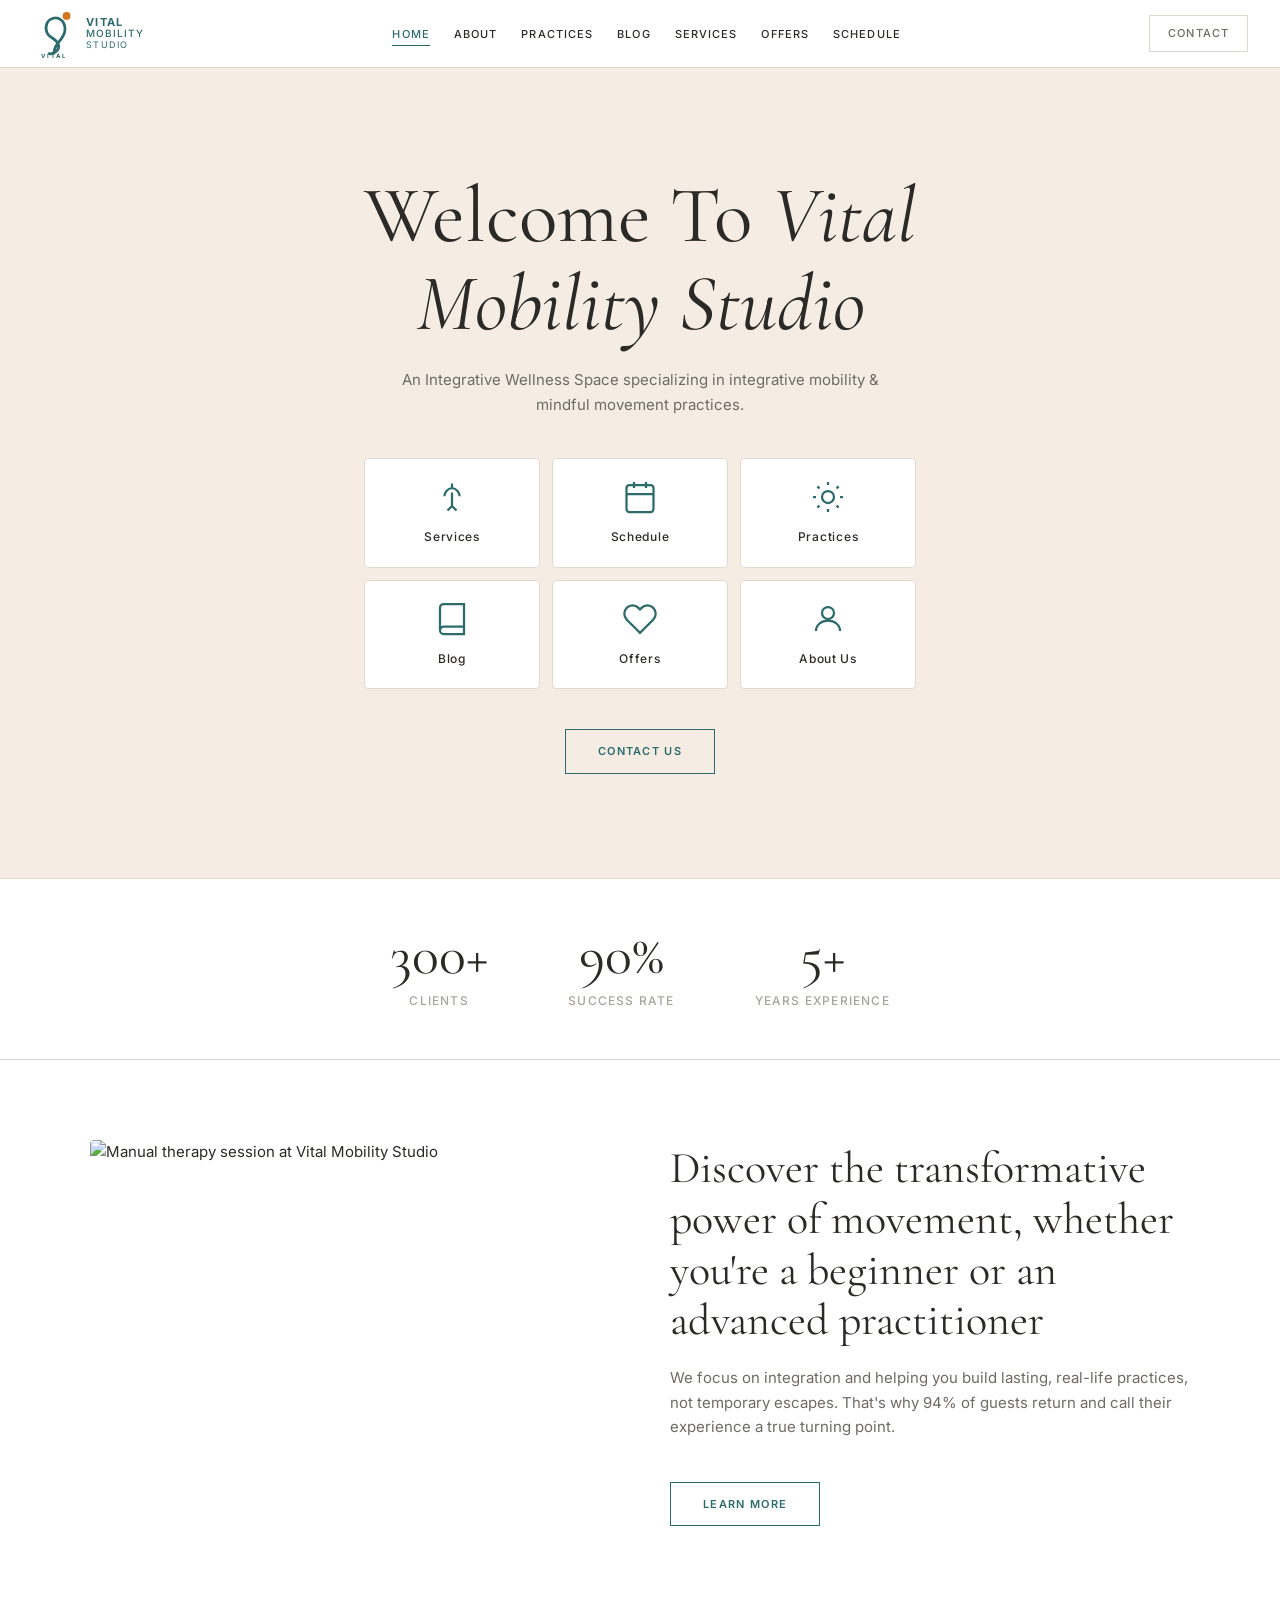
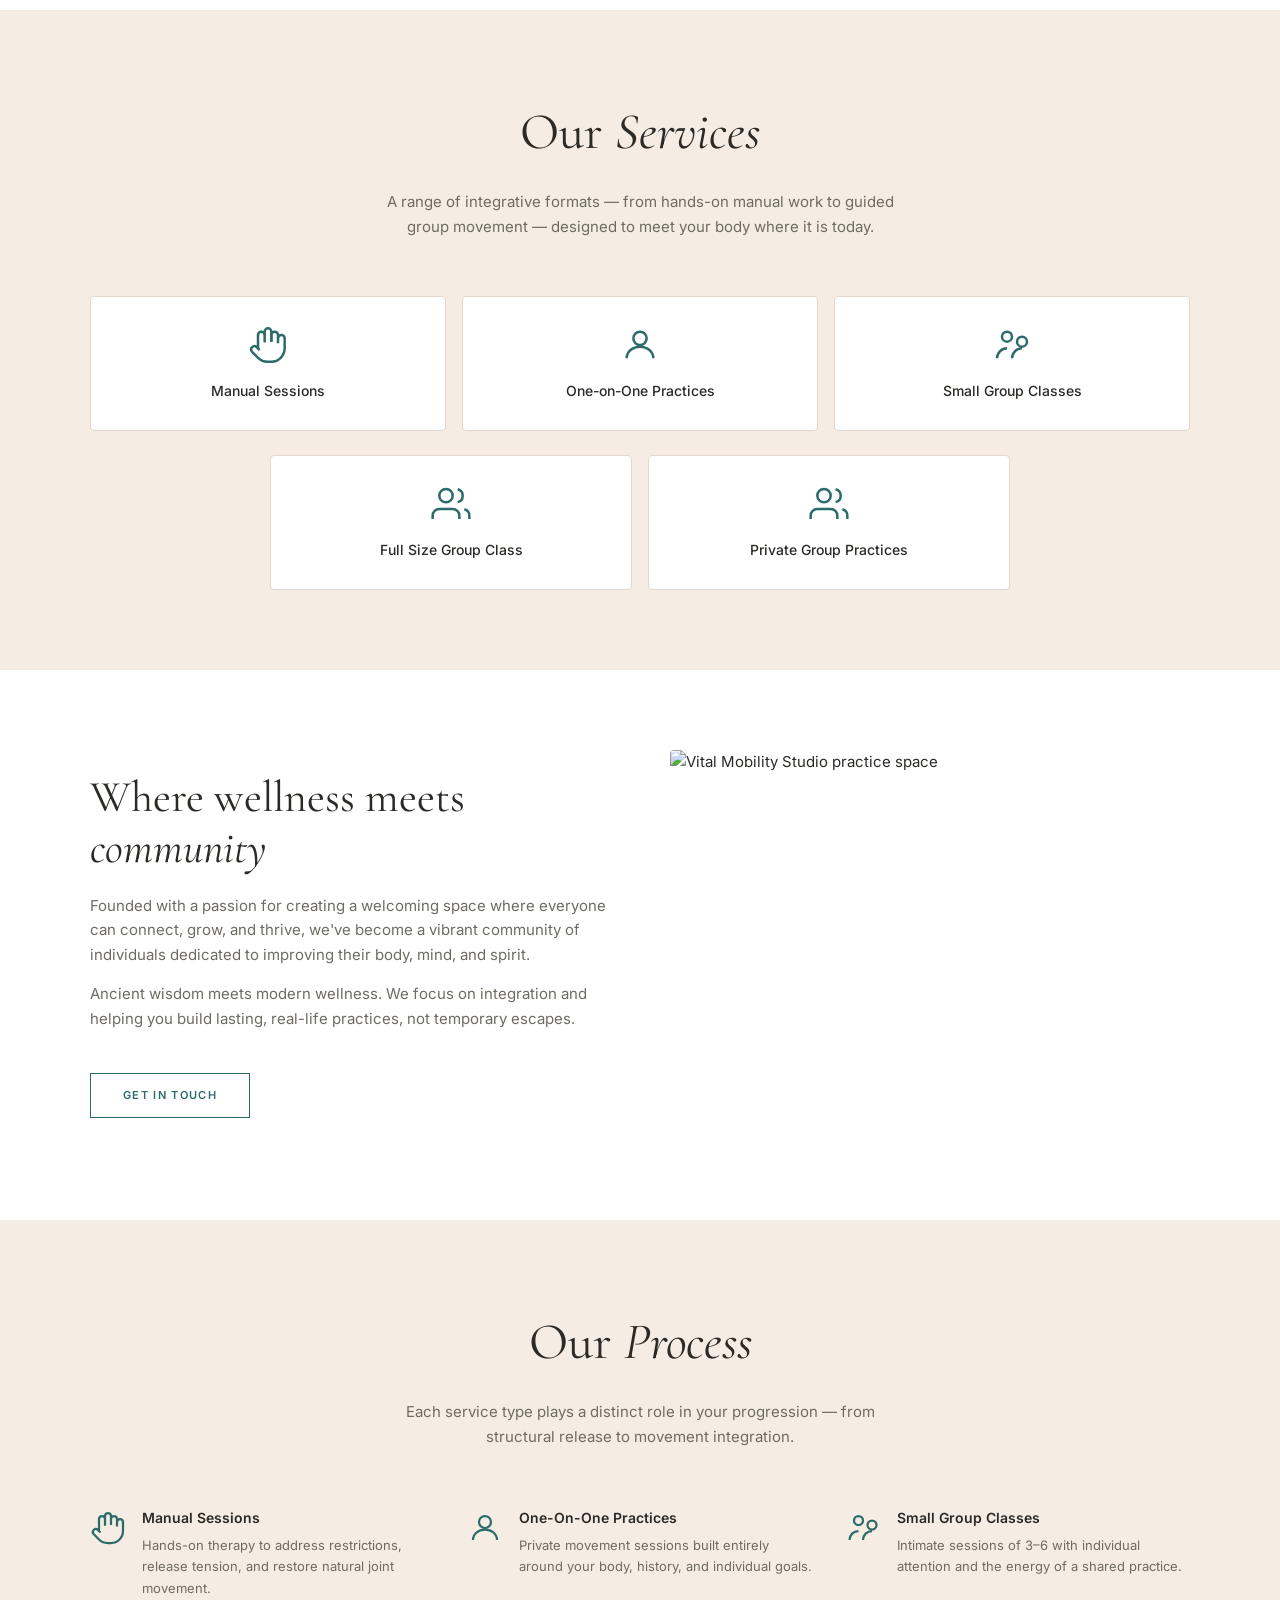
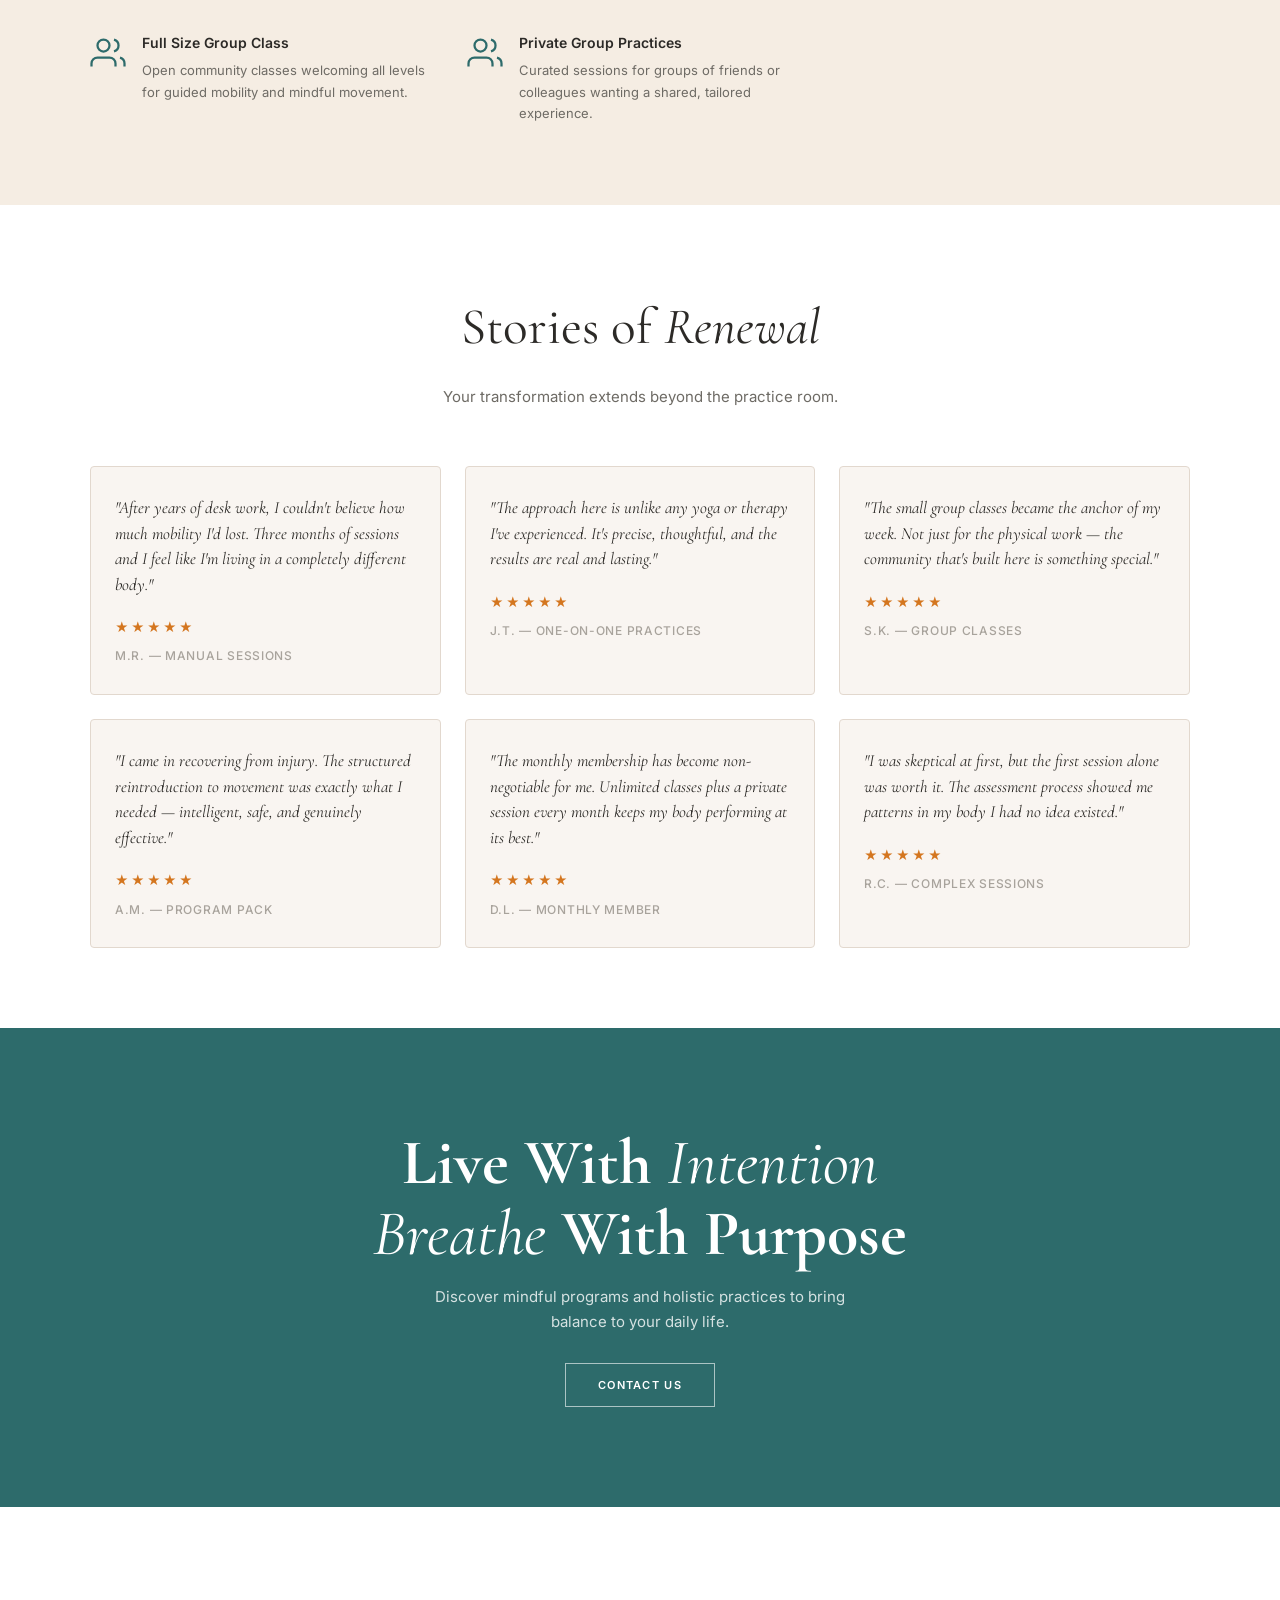
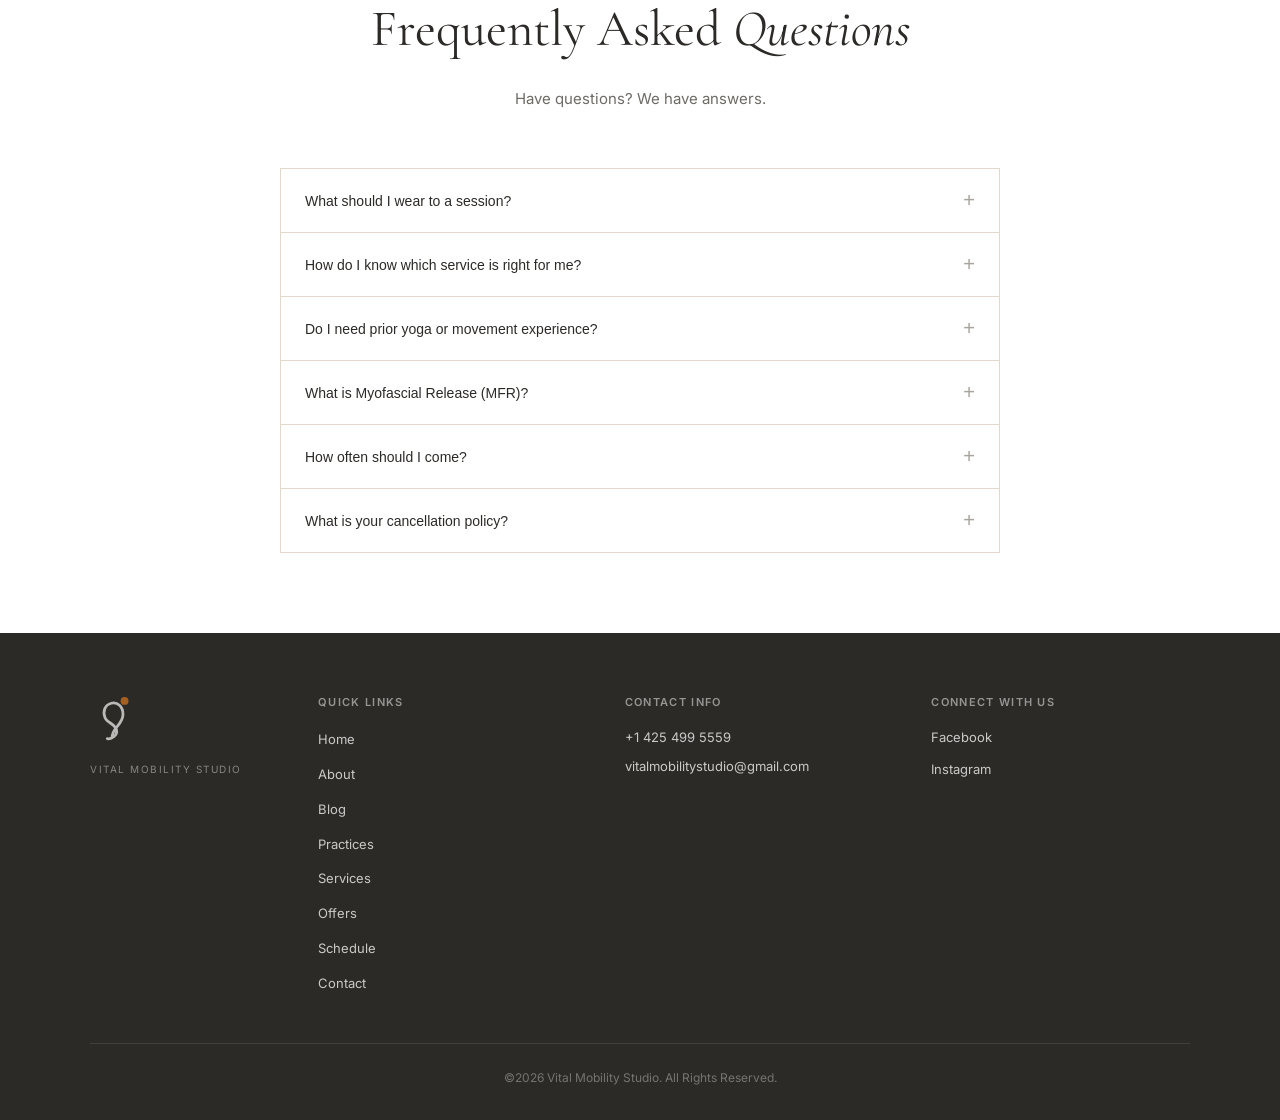
==== index.html @ e7a3f4a9 "Initial site build for Vital Mobility Studio Complete static HTML/CSS site with 8 pages: - Home, Abo" ====
<!DOCTYPE html>
<html lang="en">
<head>
  <meta charset="UTF-8">
  <meta name="viewport" content="width=device-width, initial-scale=1.0">
  <title>Vital Mobility Studio — Integrative Wellness &amp; Mindful Movement</title>
  <link rel="stylesheet" href="css/style.css">
</head>
<body>

<!-- Navigation -->
<nav class="site-nav">
  <a href="index.html" class="nav-logo">
    <svg viewBox="0 0 56 64" fill="none" xmlns="http://www.w3.org/2000/svg">
      <circle cx="44" cy="9" r="5" fill="#d4761f"/>
      <path d="M28 56 C28 42 42 40 42 26 C42 16 35 10 27 12 C19 14 16 22 19 30 C22 38 34 38 34 48 C34 54 26 58 22 57" stroke="#2d6b6b" stroke-width="3.5" stroke-linecap="round" fill="none"/>
      <text x="28" y="63" font-family="Inter,sans-serif" font-size="7.5" font-weight="700" fill="#2d6b6b" text-anchor="middle" letter-spacing="2.5">VITAL</text>
    </svg>
    <div>
      <div style="font-size:11px;font-weight:700;letter-spacing:0.12em;color:#2d6b6b;line-height:1.1;">VITAL</div>
      <div style="font-size:10px;font-weight:500;letter-spacing:0.1em;color:#2d6b6b;line-height:1.1;">MOBILITY</div>
      <div style="font-size:9px;font-weight:400;letter-spacing:0.14em;color:#2d6b6b;line-height:1.3;">STUDIO</div>
    </div>
  </a>
  <ul class="nav-links">
    <li><a href="index.html" class="active">Home</a></li>
    <li><a href="about.html">About</a></li>
    <li><a href="practices.html">Practices</a></li>
    <li><a href="blog.html">Blog</a></li>
    <li><a href="services.html">Services</a></li>
    <li><a href="offers.html">Offers</a></li>
    <li><a href="schedule.html">Schedule</a></li>
  </ul>
  <a href="contact.html" class="nav-contact-btn">Contact</a>
  <button class="nav-toggle" aria-label="Menu">
    <span></span><span></span><span></span>
  </button>
</nav>
<div class="mobile-menu">
  <ul>
    <li><a href="index.html">Home</a></li>
    <li><a href="about.html">About</a></li>
    <li><a href="practices.html">Practices</a></li>
    <li><a href="blog.html">Blog</a></li>
    <li><a href="services.html">Services</a></li>
    <li><a href="offers.html">Offers</a></li>
    <li><a href="schedule.html">Schedule</a></li>
    <li><a href="contact.html">Contact</a></li>
  </ul>
</div>

<main>

  <!-- Hero -->
  <section class="hero">
    <div class="hero-bg" style="background-image:url('https://images.unsplash.com/photo-1599901860904-17e6ed7083a0?auto=format&fit=crop&w=1600&q=80');"></div>
    <div class="hero-content">
      <h1>Welcome To <span class="serif-italic">Vital<br>Mobility Studio</span></h1>
      <p class="hero-sub">An Integrative Wellness Space specializing in integrative mobility &amp; mindful movement practices.</p>

      <div class="nav-grid">
        <a href="services.html">
          <svg viewBox="0 0 24 24" fill="none" stroke="currentColor" stroke-width="1.5"><path d="M7 11.5A5.5 5.5 0 0112 6M17 11.5A5.5 5.5 0 0012 6M12 6V3M9 21l3-3 3 3M12 18V9"/></svg>
          <span>Services</span>
        </a>
        <a href="schedule.html">
          <svg viewBox="0 0 24 24" fill="none" stroke="currentColor" stroke-width="1.5"><rect x="3" y="4" width="18" height="18" rx="2"/><path d="M16 2v4M8 2v4M3 10h18"/></svg>
          <span>Schedule</span>
        </a>
        <a href="practices.html">
          <svg viewBox="0 0 24 24" fill="none" stroke="currentColor" stroke-width="1.5"><circle cx="12" cy="12" r="4"/><path d="M12 2v2M12 20v2M4.93 4.93l1.41 1.41M17.66 17.66l1.41 1.41M2 12h2M20 12h2M4.93 19.07l1.41-1.41M17.66 6.34l1.41-1.41"/></svg>
          <span>Practices</span>
        </a>
        <a href="blog.html">
          <svg viewBox="0 0 24 24" fill="none" stroke="currentColor" stroke-width="1.5"><path d="M4 19.5A2.5 2.5 0 016.5 17H20"/><path d="M6.5 2H20v20H6.5A2.5 2.5 0 014 19.5v-15A2.5 2.5 0 016.5 2z"/></svg>
          <span>Blog</span>
        </a>
        <a href="offers.html">
          <svg viewBox="0 0 24 24" fill="none" stroke="currentColor" stroke-width="1.5"><path d="M20.84 4.61a5.5 5.5 0 00-7.78 0L12 5.67l-1.06-1.06a5.5 5.5 0 00-7.78 7.78l1.06 1.06L12 21.23l7.78-7.78 1.06-1.06a5.5 5.5 0 000-7.78z"/></svg>
          <span>Offers</span>
        </a>
        <a href="about.html">
          <svg viewBox="0 0 24 24" fill="none" stroke="currentColor" stroke-width="1.5"><circle cx="12" cy="8" r="4"/><path d="M4 20c0-4 3.6-7 8-7s8 3 8 7"/></svg>
          <span>About Us</span>
        </a>
      </div>

      <a href="contact.html" class="btn btn-teal">Contact Us</a>
    </div>
  </section>

  <!-- Stats -->
  <div class="stats-bar">
    <div class="stats-grid">
      <div class="stat">
        <div class="stat-num">300+</div>
        <div class="stat-label">Clients</div>
      </div>
      <div class="stat">
        <div class="stat-num">90%</div>
        <div class="stat-label">Success Rate</div>
      </div>
      <div class="stat">
        <div class="stat-num">5+</div>
        <div class="stat-label">Years Experience</div>
      </div>
    </div>
  </div>

  <!-- Mission -->
  <section class="bg-white">
    <div class="container">
      <div class="split">
        <div class="split-img">
          <img src="https://images.unsplash.com/photo-1571019613454-1cb2f99b2d8b?auto=format&fit=crop&w=800&q=80" alt="Manual therapy session at Vital Mobility Studio">
        </div>
        <div class="split-text">
          <h2>Discover the transformative power of movement, whether you're a beginner or an advanced practitioner</h2>
          <p>We focus on integration and helping you build lasting, real-life practices, not temporary escapes. That's why 94% of guests return and call their experience a true turning point.</p>
          <a href="about.html" class="btn btn-teal mt-btn">Learn More</a>
        </div>
      </div>
    </div>
  </section>

  <!-- Services overview -->
  <section class="bg-warm">
    <div class="container">
      <div class="section-title">
        <h2>Our <span class="serif-italic">Services</span></h2>
      </div>
      <p class="section-subtitle">A range of integrative formats — from hands-on manual work to guided group movement — designed to meet your body where it is today.</p>

      <div class="services-overview">
        <a href="services.html#manual" class="service-card">
          <svg viewBox="0 0 24 24" fill="none" stroke="currentColor" stroke-width="1.5"><path d="M18 11V6a2 2 0 00-2-2h0a2 2 0 00-2 2v4"/><path d="M14 10V4a2 2 0 00-2-2h0a2 2 0 00-2 2v2"/><path d="M10 10.5V6a2 2 0 00-2-2h0a2 2 0 00-2 2v8"/><path d="M18 8a2 2 0 114 0v6a8 8 0 01-8 8h-2c-2.8 0-4.5-.86-5.99-2.34l-3.6-3.6a2 2 0 012.83-2.82L7 15"/></svg>
          <h3>Manual Sessions</h3>
        </a>
        <a href="services.html#oneonone" class="service-card">
          <svg viewBox="0 0 24 24" fill="none" stroke="currentColor" stroke-width="1.5"><circle cx="12" cy="8" r="4"/><path d="M4 20c0-4 3.6-7 8-7s8 3 8 7"/></svg>
          <h3>One-on-One Practices</h3>
        </a>
        <a href="services.html#smallgroup" class="service-card">
          <svg viewBox="0 0 24 24" fill="none" stroke="currentColor" stroke-width="1.5"><circle cx="9" cy="7" r="3"/><path d="M3 20c0-3.3 2.7-6 6-6"/><circle cx="18" cy="10" r="3"/><path d="M12 20c0-3.3 2.7-6 6-6"/></svg>
          <h3>Small Group Classes</h3>
        </a>
      </div>
      <div class="services-row2">
        <a href="services.html#fullgroup" class="service-card">
          <svg viewBox="0 0 24 24" fill="none" stroke="currentColor" stroke-width="1.5"><path d="M17 21v-2a4 4 0 00-4-4H5a4 4 0 00-4 4v2"/><circle cx="9" cy="7" r="4"/><path d="M23 21v-2a4 4 0 00-3-3.87"/><path d="M16 3.13a4 4 0 010 7.75"/></svg>
          <h3>Full Size Group Class</h3>
        </a>
        <a href="services.html#privategroup" class="service-card">
          <svg viewBox="0 0 24 24" fill="none" stroke="currentColor" stroke-width="1.5"><path d="M17 21v-2a4 4 0 00-4-4H5a4 4 0 00-4 4v2"/><circle cx="9" cy="7" r="4"/><path d="M23 21v-2a4 4 0 00-3-3.87"/><path d="M16 3.13a4 4 0 010 7.75"/><line x1="12" y1="12" x2="12" y2="12"/></svg>
          <h3>Private Group Practices</h3>
        </a>
      </div>
    </div>
  </section>

  <!-- Community -->
  <section class="bg-white">
    <div class="container">
      <div class="split reverse">
        <div class="split-img">
          <img src="https://images.unsplash.com/photo-1518020382113-a7e8fc38e0f4?auto=format&fit=crop&w=800&q=80" alt="Vital Mobility Studio practice space">
        </div>
        <div class="split-text">
          <h2>Where wellness meets <span class="serif-italic">community</span></h2>
          <p>Founded with a passion for creating a welcoming space where everyone can connect, grow, and thrive, we've become a vibrant community of individuals dedicated to improving their body, mind, and spirit.</p>
          <p>Ancient wisdom meets modern wellness. We focus on integration and helping you build lasting, real-life practices, not temporary escapes.</p>
          <a href="contact.html" class="btn btn-teal mt-btn">Get in Touch</a>
        </div>
      </div>
    </div>
  </section>

  <!-- Process -->
  <section class="bg-warm">
    <div class="container">
      <div class="section-title">
        <h2>Our <span class="serif-italic">Process</span></h2>
      </div>
      <p class="section-subtitle">Each service type plays a distinct role in your progression — from structural release to movement integration.</p>
      <div class="process-grid">
        <div class="process-item">
          <svg class="process-icon" viewBox="0 0 24 24" fill="none" stroke="currentColor" stroke-width="1.5"><path d="M18 11V6a2 2 0 00-2-2h0a2 2 0 00-2 2v4M14 10V4a2 2 0 00-2-2h0a2 2 0 00-2 2v2M10 10.5V6a2 2 0 00-2-2h0a2 2 0 00-2 2v8M18 8a2 2 0 114 0v6a8 8 0 01-8 8h-2c-2.8 0-4.5-.86-5.99-2.34l-3.6-3.6a2 2 0 012.83-2.82L7 15"/></svg>
          <div class="process-text">
            <h4>Manual Sessions</h4>
            <p>Hands-on therapy to address restrictions, release tension, and restore natural joint movement.</p>
          </div>
        </div>
        <div class="process-item">
          <svg class="process-icon" viewBox="0 0 24 24" fill="none" stroke="currentColor" stroke-width="1.5"><circle cx="12" cy="8" r="4"/><path d="M4 20c0-4 3.6-7 8-7s8 3 8 7"/></svg>
          <div class="process-text">
            <h4>One-On-One Practices</h4>
            <p>Private movement sessions built entirely around your body, history, and individual goals.</p>
          </div>
        </div>
        <div class="process-item">
          <svg class="process-icon" viewBox="0 0 24 24" fill="none" stroke="currentColor" stroke-width="1.5"><circle cx="9" cy="7" r="3"/><path d="M3 20c0-3.3 2.7-6 6-6"/><circle cx="18" cy="10" r="3"/><path d="M12 20c0-3.3 2.7-6 6-6"/></svg>
          <div class="process-text">
            <h4>Small Group Classes</h4>
            <p>Intimate sessions of 3–6 with individual attention and the energy of a shared practice.</p>
          </div>
        </div>
        <div class="process-item">
          <svg class="process-icon" viewBox="0 0 24 24" fill="none" stroke="currentColor" stroke-width="1.5"><path d="M17 21v-2a4 4 0 00-4-4H5a4 4 0 00-4 4v2"/><circle cx="9" cy="7" r="4"/><path d="M23 21v-2a4 4 0 00-3-3.87M16 3.13a4 4 0 010 7.75"/></svg>
          <div class="process-text">
            <h4>Full Size Group Class</h4>
            <p>Open community classes welcoming all levels for guided mobility and mindful movement.</p>
          </div>
        </div>
        <div class="process-item">
          <svg class="process-icon" viewBox="0 0 24 24" fill="none" stroke="currentColor" stroke-width="1.5"><path d="M17 21v-2a4 4 0 00-4-4H5a4 4 0 00-4 4v2"/><circle cx="9" cy="7" r="4"/><path d="M23 21v-2a4 4 0 00-3-3.87M16 3.13a4 4 0 010 7.75"/></svg>
          <div class="process-text">
            <h4>Private Group Practices</h4>
            <p>Curated sessions for groups of friends or colleagues wanting a shared, tailored experience.</p>
          </div>
        </div>
      </div>
    </div>
  </section>

  <!-- Testimonials -->
  <section class="bg-white">
    <div class="container">
      <div class="section-title">
        <h2>Stories of <span class="serif-italic">Renewal</span></h2>
      </div>
      <p class="section-subtitle">Your transformation extends beyond the practice room.</p>
      <div class="testimonials-grid">
        <div class="testimonial">
          <div class="testimonial-text">"After years of desk work, I couldn't believe how much mobility I'd lost. Three months of sessions and I feel like I'm living in a completely different body."</div>
          <div class="testimonial-stars">★★★★★</div>
          <div class="testimonial-author">M.R. — Manual Sessions</div>
        </div>
        <div class="testimonial">
          <div class="testimonial-text">"The approach here is unlike any yoga or therapy I've experienced. It's precise, thoughtful, and the results are real and lasting."</div>
          <div class="testimonial-stars">★★★★★</div>
          <div class="testimonial-author">J.T. — One-on-One Practices</div>
        </div>
        <div class="testimonial">
          <div class="testimonial-text">"The small group classes became the anchor of my week. Not just for the physical work — the community that's built here is something special."</div>
          <div class="testimonial-stars">★★★★★</div>
          <div class="testimonial-author">S.K. — Group Classes</div>
        </div>
        <div class="testimonial">
          <div class="testimonial-text">"I came in recovering from injury. The structured reintroduction to movement was exactly what I needed — intelligent, safe, and genuinely effective."</div>
          <div class="testimonial-stars">★★★★★</div>
          <div class="testimonial-author">A.M. — Program Pack</div>
        </div>
        <div class="testimonial">
          <div class="testimonial-text">"The monthly membership has become non-negotiable for me. Unlimited classes plus a private session every month keeps my body performing at its best."</div>
          <div class="testimonial-stars">★★★★★</div>
          <div class="testimonial-author">D.L. — Monthly Member</div>
        </div>
        <div class="testimonial">
          <div class="testimonial-text">"I was skeptical at first, but the first session alone was worth it. The assessment process showed me patterns in my body I had no idea existed."</div>
          <div class="testimonial-stars">★★★★★</div>
          <div class="testimonial-author">R.C. — Complex Sessions</div>
        </div>
      </div>
    </div>
  </section>

  <!-- CTA -->
  <div class="cta-banner">
    <div class="cta-banner-bg" style="background-image:url('https://images.unsplash.com/photo-1544367567-0f2fcb009e0b?auto=format&fit=crop&w=1600&q=80');"></div>
    <div class="cta-banner-content">
      <h2>Live With <span class="serif-italic">Intention</span><br><span class="serif-italic">Breathe</span> With Purpose</h2>
      <p>Discover mindful programs and holistic practices to bring balance to your daily life.</p>
      <a href="contact.html" class="btn btn-white mt-btn">Contact Us</a>
    </div>
  </div>

  <!-- FAQ -->
  <section class="bg-white">
    <div class="container">
      <div class="section-title">
        <h2>Frequently Asked <span class="serif-italic">Questions</span></h2>
      </div>
      <p class="section-subtitle">Have questions? We have answers.</p>
      <div class="faq-list">
        <div class="faq-item">
          <button class="faq-question">What should I wear to a session? <span class="faq-icon">+</span></button>
          <div class="faq-answer">Comfortable, form-fitting clothing you can move freely in — think athletic or yoga wear. Avoid very loose fabrics as they can interfere with manual work and movement assessment.</div>
        </div>
        <div class="faq-item">
          <button class="faq-question">How do I know which service is right for me? <span class="faq-icon">+</span></button>
          <div class="faq-answer">We recommend starting with a First Session ($70). This 55-minute assessment evaluates your joint mobility, movement quality, and body patterns — and results in a clear, personalized recommendation for your progression path.</div>
        </div>
        <div class="faq-item">
          <button class="faq-question">Do I need prior yoga or movement experience? <span class="faq-icon">+</span></button>
          <div class="faq-answer">No experience is required. Our practitioners meet you exactly where you are and build from there. We work with complete beginners and advanced practitioners alike.</div>
        </div>
        <div class="faq-item">
          <button class="faq-question">What is Myofascial Release (MFR)? <span class="faq-icon">+</span></button>
          <div class="faq-answer">Myofascial Release is a hands-on technique that gently releases restrictions in the connective tissue (fascia) surrounding muscles and joints. It restores range of motion, reduces chronic tension, and supports the body's natural structural balance.</div>
        </div>
        <div class="faq-item">
          <button class="faq-question">How often should I come? <span class="faq-icon">+</span></button>
          <div class="faq-answer">Frequency depends on your goals, current state, and chosen service format. Your First Session assessment will include a recommended frequency tailored specifically to you. Most clients find weekly or bi-weekly sessions most effective for sustained progress.</div>
        </div>
        <div class="faq-item">
          <button class="faq-question">What is your cancellation policy? <span class="faq-icon">+</span></button>
          <div class="faq-answer">We ask for at least 24 hours notice for cancellations or rescheduling. Please reach out via email at vitalmobilitystudio@gmail.com or call +1 425 499 5559.</div>
        </div>
      </div>
    </div>
  </section>

</main>

<!-- Footer -->
<footer class="site-footer">
  <div class="footer-grid">
    <div class="footer-logo">
      <svg viewBox="0 0 56 64" fill="none" xmlns="http://www.w3.org/2000/svg">
        <circle cx="44" cy="9" r="5" fill="#d4761f" opacity="0.8"/>
        <path d="M28 56 C28 42 42 40 42 26 C42 16 35 10 27 12 C19 14 16 22 19 30 C22 38 34 38 34 48 C34 54 26 58 22 57" stroke="rgba(255,255,255,0.75)" stroke-width="3.5" stroke-linecap="round" fill="none"/>
      </svg>
      <div class="footer-logo-text">Vital Mobility Studio</div>
    </div>
    <div class="footer-col">
      <h4>Quick Links</h4>
      <ul>
        <li><a href="index.html">Home</a></li>
        <li><a href="about.html">About</a></li>
        <li><a href="blog.html">Blog</a></li>
        <li><a href="practices.html">Practices</a></li>
        <li><a href="services.html">Services</a></li>
        <li><a href="offers.html">Offers</a></li>
        <li><a href="schedule.html">Schedule</a></li>
        <li><a href="contact.html">Contact</a></li>
      </ul>
    </div>
    <div class="footer-col">
      <h4>Contact Info</h4>
      <p><a href="tel:+14254995559">+1 425 499 5559</a></p>
      <p style="margin-top:8px;"><a href="mailto:vitalmobilitystudio@gmail.com">vitalmobilitystudio@gmail.com</a></p>
    </div>
    <div class="footer-col">
      <h4>Connect With Us</h4>
      <div class="social-links">
        <a href="#">Facebook</a>
        <a href="#">Instagram</a>
      </div>
    </div>
  </div>
  <div class="footer-bottom">&copy;2026 Vital Mobility Studio. All Rights Reserved.</div>
</footer>

<script src="js/main.js"></script>
</body>
</html>
---- css/style.css ----
@import url('https://fonts.googleapis.com/css2?family=Cormorant+Garamond:ital,wght@0,400;0,500;0,600;1,400;1,500;1,600&family=Inter:wght@300;400;500;600&display=swap');

/* ── Variables ──────────────────────────────────────── */
:root {
  --bg:         #f5ede3;
  --bg-white:   #ffffff;
  --teal:       #2d6b6b;
  --teal-dark:  #1e4f4f;
  --orange:     #d4761f;
  --text:       #2c2a27;
  --text-light: #6e6b65;
  --text-muted: #a8a39c;
  --border:     #e2d8ce;
  --card-bg:    #f9f5f1;
  --max-w:      1100px;
}

/* ── Reset ──────────────────────────────────────────── */
*, *::before, *::after { margin: 0; padding: 0; box-sizing: border-box; }
html { scroll-behavior: smooth; }
body { font-family: 'Inter', sans-serif; color: var(--text); background: var(--bg-white); line-height: 1.65; font-size: 15px; }
img { max-width: 100%; height: auto; display: block; }
a { color: inherit; text-decoration: none; }

/* ── Typography helpers ─────────────────────────────── */
.serif        { font-family: 'Cormorant Garamond', serif; font-weight: 400; }
.serif-italic { font-family: 'Cormorant Garamond', serif; font-style: italic; font-weight: 400; }
.caps         { font-size: 11px; font-weight: 600; letter-spacing: 0.12em; text-transform: uppercase; }

/* ── Navigation ─────────────────────────────────────── */
.site-nav {
  position: fixed;
  top: 0; left: 0; right: 0;
  z-index: 1000;
  background: rgba(255,255,255,0.96);
  backdrop-filter: blur(10px);
  border-bottom: 1px solid var(--border);
  padding: 0 32px;
  height: 68px;
  display: flex;
  align-items: center;
  justify-content: space-between;
}

.nav-logo {
  display: flex;
  align-items: center;
  gap: 10px;
  flex-shrink: 0;
}
.nav-logo svg { width: 44px; height: 52px; }

.nav-links {
  display: flex;
  align-items: center;
  gap: 24px;
  list-style: none;
}
.nav-links a {
  font-size: 11px;
  font-weight: 500;
  letter-spacing: 0.1em;
  text-transform: uppercase;
  color: var(--text);
  transition: color 0.2s;
  padding: 4px 0;
  border-bottom: 1px solid transparent;
}
.nav-links a:hover,
.nav-links a.active { color: var(--teal); border-bottom-color: var(--teal); }

.nav-contact-btn {
  font-size: 11px;
  font-weight: 500;
  letter-spacing: 0.1em;
  text-transform: uppercase;
  color: var(--text-light);
  padding: 8px 18px;
  border: 1px solid var(--border);
  transition: all 0.2s;
}
.nav-contact-btn:hover { border-color: var(--teal); color: var(--teal); }

.nav-toggle {
  display: none;
  flex-direction: column;
  gap: 5px;
  cursor: pointer;
  padding: 4px;
  background: none;
  border: none;
}
.nav-toggle span { display: block; width: 22px; height: 2px; background: var(--text); transition: all 0.3s; }

.mobile-menu {
  display: none;
  position: fixed;
  top: 68px; left: 0; right: 0;
  background: white;
  border-bottom: 1px solid var(--border);
  padding: 24px 32px;
  z-index: 999;
}
.mobile-menu.open { display: block; }
.mobile-menu ul { list-style: none; display: flex; flex-direction: column; gap: 16px; }
.mobile-menu a {
  font-size: 13px;
  font-weight: 500;
  letter-spacing: 0.1em;
  text-transform: uppercase;
  color: var(--text);
}

/* ── Page shell ─────────────────────────────────────── */
main { padding-top: 68px; }

/* ── Hero ───────────────────────────────────────────── */
.hero {
  background: var(--bg);
  min-height: 90vh;
  display: flex;
  flex-direction: column;
  align-items: center;
  justify-content: center;
  text-align: center;
  padding: 80px 40px;
  position: relative;
  overflow: hidden;
}
.hero-bg {
  position: absolute;
  inset: 0;
  background-size: cover;
  background-position: center;
  opacity: 0.18;
}
.hero-content { position: relative; z-index: 1; max-width: 720px; }
.hero h1 { font-family: 'Cormorant Garamond', serif; font-size: clamp(42px, 7vw, 80px); line-height: 1.1; font-weight: 400; color: var(--text); }
.hero-sub { font-size: 15px; color: var(--text-light); margin-top: 20px; max-width: 480px; margin-left: auto; margin-right: auto; }

/* Page hero (interior pages) */
.page-hero {
  background: var(--bg);
  padding: 80px 40px 60px;
  text-align: center;
  border-bottom: 1px solid var(--border);
}
.page-hero h1 { font-family: 'Cormorant Garamond', serif; font-size: clamp(36px, 5vw, 64px); font-weight: 400; }
.page-hero p { color: var(--text-light); margin-top: 14px; font-size: 15px; }

/* ── Nav grid (hero quick links) ────────────────────── */
.nav-grid {
  display: grid;
  grid-template-columns: repeat(3, 1fr);
  gap: 12px;
  max-width: 680px;
  margin: 40px auto;
}
.nav-grid a {
  display: flex;
  flex-direction: column;
  align-items: center;
  gap: 12px;
  padding: 20px 16px;
  background: white;
  border: 1px solid var(--border);
  border-radius: 4px;
  transition: all 0.2s;
}
.nav-grid a:hover { border-color: var(--teal); }
.nav-grid svg { width: 36px; height: 36px; color: var(--teal); }
.nav-grid span { font-size: 12px; font-weight: 500; letter-spacing: 0.06em; color: var(--text); }

/* ── Sections ───────────────────────────────────────── */
section { padding: 80px 40px; }
.container { max-width: var(--max-w); margin: 0 auto; }

.section-title {
  text-align: center;
  margin-bottom: 16px;
}
.section-title h2 { font-family: 'Cormorant Garamond', serif; font-size: clamp(32px, 4vw, 52px); font-weight: 400; }
.section-subtitle { text-align: center; color: var(--text-light); max-width: 540px; margin: 0 auto 56px; font-size: 15px; }

/* ── Stats bar ──────────────────────────────────────── */
.stats-bar {
  background: white;
  border-top: 1px solid var(--border);
  border-bottom: 1px solid var(--border);
  padding: 48px 40px;
}
.stats-grid {
  display: flex;
  justify-content: center;
  gap: 80px;
  flex-wrap: wrap;
}
.stat { text-align: center; }
.stat-num { font-family: 'Cormorant Garamond', serif; font-size: 56px; color: var(--text); line-height: 1; }
.stat-label { font-size: 12px; font-weight: 500; letter-spacing: 0.1em; text-transform: uppercase; color: var(--text-muted); margin-top: 8px; }

/* ── Split content block ────────────────────────────── */
.split {
  display: grid;
  grid-template-columns: 1fr 1fr;
  gap: 60px;
  align-items: center;
}
.split.reverse { direction: rtl; }
.split.reverse > * { direction: ltr; }
.split-img {
  border-radius: 4px;
  overflow: hidden;
  aspect-ratio: 4/3;
}
.split-img img { width: 100%; height: 100%; object-fit: cover; }
.split-text h2 { font-family: 'Cormorant Garamond', serif; font-size: clamp(28px, 3.5vw, 44px); font-weight: 400; line-height: 1.15; margin-bottom: 20px; }
.split-text p { color: var(--text-light); margin-bottom: 14px; }

/* ── Service cards ──────────────────────────────────── */
.services-overview {
  display: grid;
  grid-template-columns: repeat(3, 1fr);
  gap: 16px;
  margin-bottom: 24px;
}
.services-overview .card-2col {
  grid-column: span 1;
}
.services-row2 {
  display: grid;
  grid-template-columns: 1fr 1fr;
  gap: 16px;
  max-width: 740px;
  margin: 0 auto;
}

.service-card {
  display: flex;
  flex-direction: column;
  align-items: center;
  gap: 14px;
  padding: 28px 20px;
  background: white;
  border: 1px solid var(--border);
  border-radius: 4px;
  text-align: center;
  transition: border-color 0.2s;
}
.service-card:hover { border-color: var(--teal); }
.service-card svg { width: 40px; height: 40px; color: var(--teal); }
.service-card h3 { font-size: 14px; font-weight: 500; }

/* ── Service detail blocks ──────────────────────────── */
.service-detail {
  padding: 80px 40px;
  background: white;
}
.service-detail:nth-child(even) { background: var(--bg); }

/* ── Pricing cards ──────────────────────────────────── */
.pricing-grid {
  display: grid;
  grid-template-columns: 1fr 1fr;
  gap: 32px;
  max-width: 900px;
  margin: 0 auto;
}
.pricing-card {
  background: var(--card-bg);
  border: 1px solid var(--border);
  border-radius: 4px;
  padding: 40px 36px;
}
.pricing-card.featured {
  background: var(--teal);
  color: white;
  border-color: var(--teal);
}
.pricing-card.featured .price-note,
.pricing-card.featured .pricing-label,
.pricing-card.featured p,
.pricing-card.featured li,
.pricing-card.featured .section-head { color: rgba(255,255,255,0.8); }

.price-amount { font-family: 'Cormorant Garamond', serif; font-size: 56px; font-weight: 400; line-height: 1; color: var(--teal); }
.pricing-card.featured .price-amount { color: white; }
.price-note { font-size: 11px; color: var(--text-muted); letter-spacing: 0.08em; text-transform: uppercase; margin-top: 4px; }
.pricing-label { font-size: 11px; font-weight: 600; letter-spacing: 0.12em; text-transform: uppercase; color: var(--text-muted); margin-bottom: 6px; margin-top: 24px; }
.pricing-card h3 { font-size: 18px; font-weight: 500; margin-bottom: 20px; }
.pricing-card p { font-size: 14px; color: var(--text-light); margin-bottom: 12px; line-height: 1.6; }
.pricing-card ul { list-style: none; display: flex; flex-direction: column; gap: 8px; margin-bottom: 12px; }
.pricing-card li { font-size: 14px; color: var(--text-light); padding-left: 16px; position: relative; }
.pricing-card li::before { content: '•'; position: absolute; left: 0; color: var(--orange); }
.pricing-card.featured li::before { color: rgba(255,255,255,0.6); }
.section-head { font-size: 12px; font-weight: 600; letter-spacing: 0.06em; text-transform: uppercase; color: var(--text-muted); margin-top: 20px; margin-bottom: 8px; }

/* ── Offers pack section ────────────────────────────── */
.pack-section { padding: 80px 40px; }
.pack-section:nth-child(even) { background: var(--bg); }
.pack-section h2 { font-family: 'Cormorant Garamond', serif; font-size: clamp(30px, 4vw, 48px); text-align: center; margin-bottom: 12px; }
.pack-desc { text-align: center; color: var(--text-light); max-width: 620px; margin: 0 auto 48px; }

/* ── Single pricing card (wide) ─────────────────────── */
.pricing-single {
  max-width: 640px;
  margin: 0 auto;
}

/* ── Process steps ──────────────────────────────────── */
.process-grid {
  display: grid;
  grid-template-columns: repeat(3, 1fr);
  gap: 32px;
}
.process-item { display: flex; gap: 16px; align-items: flex-start; }
.process-icon { flex-shrink: 0; width: 36px; height: 36px; color: var(--teal); margin-top: 4px; }
.process-text h4 { font-size: 14px; font-weight: 600; margin-bottom: 6px; }
.process-text p { font-size: 13px; color: var(--text-light); }

/* ── Team cards ─────────────────────────────────────── */
.team-grid {
  display: grid;
  grid-template-columns: repeat(2, 1fr);
  gap: 32px;
  max-width: 700px;
  margin: 0 auto;
}
.team-card { border-radius: 4px; overflow: hidden; border: 1px solid var(--border); }
.team-card-img { aspect-ratio: 3/4; overflow: hidden; }
.team-card-img img { width: 100%; height: 100%; object-fit: cover; transition: transform 0.4s; }
.team-card:hover .team-card-img img { transform: scale(1.03); }
.team-card-body { padding: 24px; }
.team-card-body h3 { font-size: 18px; font-weight: 500; margin-bottom: 4px; }
.team-card-body .role { font-size: 12px; color: var(--teal); font-weight: 500; letter-spacing: 0.08em; text-transform: uppercase; margin-bottom: 12px; }
.team-card-body p { font-size: 13px; color: var(--text-light); line-height: 1.6; }

/* ── Testimonials ───────────────────────────────────── */
.testimonials-grid {
  display: grid;
  grid-template-columns: repeat(3, 1fr);
  gap: 24px;
}
.testimonial {
  background: var(--card-bg);
  border: 1px solid var(--border);
  border-radius: 4px;
  padding: 28px 24px;
}
.testimonial-text { font-family: 'Cormorant Garamond', serif; font-style: italic; font-size: 17px; line-height: 1.5; color: var(--text); margin-bottom: 20px; }
.testimonial-stars { color: var(--orange); font-size: 13px; letter-spacing: 2px; margin-bottom: 8px; }
.testimonial-author { font-size: 12px; font-weight: 500; letter-spacing: 0.06em; text-transform: uppercase; color: var(--text-muted); }

/* ── CTA banner ─────────────────────────────────────── */
.cta-banner {
  position: relative;
  background: var(--teal);
  padding: 100px 40px;
  text-align: center;
  overflow: hidden;
}
.cta-banner-bg {
  position: absolute;
  inset: 0;
  background-size: cover;
  background-position: center;
  opacity: 0.2;
}
.cta-banner-content { position: relative; z-index: 1; }
.cta-banner h2 { font-family: 'Cormorant Garamond', serif; font-size: clamp(36px, 5vw, 64px); color: white; line-height: 1.1; }
.cta-banner p { color: rgba(255,255,255,0.8); margin-top: 16px; font-size: 15px; max-width: 420px; margin-left: auto; margin-right: auto; }

/* ── Buttons ────────────────────────────────────────── */
.btn {
  display: inline-block;
  padding: 12px 32px;
  font-size: 11px;
  font-weight: 600;
  letter-spacing: 0.12em;
  text-transform: uppercase;
  border: 1px solid currentColor;
  transition: all 0.2s;
  cursor: pointer;
  background: none;
}
.btn-teal { color: var(--teal); border-color: var(--teal); }
.btn-teal:hover { background: var(--teal); color: white; }
.btn-white { color: white; border-color: rgba(255,255,255,0.6); }
.btn-white:hover { background: white; color: var(--teal); }
.btn-dark { color: var(--text); border-color: var(--text); }
.btn-dark:hover { background: var(--text); color: white; }

.mt-btn { margin-top: 28px; }

/* ── FAQ ────────────────────────────────────────────── */
.faq-list { max-width: 720px; margin: 0 auto; display: flex; flex-direction: column; gap: 0; }
.faq-item { border: 1px solid var(--border); border-top: none; }
.faq-item:first-child { border-top: 1px solid var(--border); }
.faq-question {
  width: 100%;
  display: flex;
  justify-content: space-between;
  align-items: center;
  padding: 20px 24px;
  font-size: 14px;
  font-weight: 500;
  color: var(--text);
  background: none;
  border: none;
  cursor: pointer;
  text-align: left;
  gap: 16px;
  transition: color 0.2s;
}
.faq-question:hover { color: var(--teal); }
.faq-icon { flex-shrink: 0; font-size: 20px; font-weight: 300; color: var(--text-muted); transition: transform 0.2s; }
.faq-item.open .faq-icon { transform: rotate(45deg); color: var(--teal); }
.faq-answer { display: none; padding: 0 24px 20px; font-size: 14px; color: var(--text-light); line-height: 1.7; }
.faq-item.open .faq-answer { display: block; }

/* ── Blog cards ─────────────────────────────────────── */
.blog-grid { display: flex; flex-direction: column; gap: 48px; max-width: 820px; margin: 0 auto; }
.blog-card { display: grid; grid-template-columns: 340px 1fr; gap: 40px; align-items: start; border-bottom: 1px solid var(--border); padding-bottom: 48px; }
.blog-card:last-child { border-bottom: none; }
.blog-card-img { border-radius: 4px; overflow: hidden; aspect-ratio: 16/10; }
.blog-card-img img { width: 100%; height: 100%; object-fit: cover; transition: transform 0.4s; }
.blog-card:hover .blog-card-img img { transform: scale(1.03); }
.blog-meta { display: flex; align-items: center; gap: 10px; margin-bottom: 14px; }
.blog-author-avatar { width: 32px; height: 32px; border-radius: 50%; object-fit: cover; border: 1px solid var(--border); }
.blog-meta-text { font-size: 12px; color: var(--text-muted); }
.blog-card h2 { font-family: 'Cormorant Garamond', serif; font-size: 26px; font-weight: 500; line-height: 1.2; margin-bottom: 12px; }
.blog-card p { font-size: 14px; color: var(--text-light); line-height: 1.6; }
.blog-read-more { display: inline-block; margin-top: 16px; font-size: 12px; font-weight: 500; letter-spacing: 0.08em; text-transform: uppercase; color: var(--teal); border-bottom: 1px solid var(--teal); padding-bottom: 2px; }

/* ── Practices gallery ──────────────────────────────── */
.practices-grid {
  display: grid;
  grid-template-columns: 1fr 1fr;
  gap: 32px;
}
.practice-card {
  border-radius: 4px;
  overflow: hidden;
  border: 1px solid var(--border);
  background: white;
}
.practice-card-img { aspect-ratio: 4/3; overflow: hidden; }
.practice-card-img img { width: 100%; height: 100%; object-fit: cover; transition: transform 0.4s; }
.practice-card:hover .practice-card-img img { transform: scale(1.03); }
.practice-card-body { padding: 24px; }
.practice-card-body h3 { font-family: 'Cormorant Garamond', serif; font-size: 24px; font-weight: 400; margin-bottom: 10px; }
.practice-card-body p { font-size: 13px; color: var(--text-light); line-height: 1.65; }

/* ── Contact ────────────────────────────────────────── */
.contact-grid { display: grid; grid-template-columns: 1fr 1fr; gap: 60px; align-items: start; }
.contact-info h3 { font-family: 'Cormorant Garamond', serif; font-size: 28px; margin-bottom: 24px; }
.contact-detail { display: flex; gap: 12px; align-items: flex-start; margin-bottom: 20px; }
.contact-detail svg { flex-shrink: 0; width: 18px; height: 18px; color: var(--teal); margin-top: 2px; }
.contact-detail-text p { font-size: 13px; color: var(--text-light); }
.contact-detail-text a { font-size: 14px; font-weight: 500; color: var(--text); transition: color 0.2s; }
.contact-detail-text a:hover { color: var(--teal); }
.contact-social { display: flex; gap: 12px; margin-top: 28px; }
.contact-social a { font-size: 12px; font-weight: 500; letter-spacing: 0.06em; text-transform: uppercase; color: var(--teal); border-bottom: 1px solid var(--teal); padding-bottom: 2px; }

.contact-form { display: flex; flex-direction: column; gap: 16px; }
.form-group { display: flex; flex-direction: column; gap: 6px; }
.form-group label { font-size: 11px; font-weight: 600; letter-spacing: 0.08em; text-transform: uppercase; color: var(--text-muted); }
.form-group input,
.form-group textarea,
.form-group select {
  padding: 12px 16px;
  border: 1px solid var(--border);
  background: var(--card-bg);
  font-family: 'Inter', sans-serif;
  font-size: 14px;
  color: var(--text);
  transition: border-color 0.2s;
  outline: none;
}
.form-group input:focus,
.form-group textarea:focus,
.form-group select:focus { border-color: var(--teal); }
.form-group textarea { resize: vertical; min-height: 130px; }

/* ── Schedule stub ──────────────────────────────────── */
.schedule-stub {
  text-align: center;
  padding: 80px 40px;
  background: var(--bg);
}
.schedule-stub .booking-placeholder {
  display: inline-block;
  margin-top: 40px;
  padding: 60px 80px;
  border: 2px dashed var(--border);
  border-radius: 4px;
  color: var(--text-muted);
  font-size: 13px;
}
.schedule-stub .booking-placeholder h3 { font-size: 18px; font-weight: 500; color: var(--text-light); margin-bottom: 12px; }

/* ── Footer ─────────────────────────────────────────── */
.site-footer {
  background: var(--text);
  color: rgba(255,255,255,0.85);
  padding: 60px 40px 32px;
}
.footer-grid {
  display: grid;
  grid-template-columns: 180px 1fr 1fr 1fr;
  gap: 48px;
  max-width: var(--max-w);
  margin: 0 auto;
  padding-bottom: 48px;
  border-bottom: 1px solid rgba(255,255,255,0.1);
}
.footer-logo svg { width: 44px; height: 52px; opacity: 0.9; }
.footer-logo-text { font-size: 10px; letter-spacing: 0.15em; text-transform: uppercase; opacity: 0.5; margin-top: 8px; }
.footer-col h4 { font-size: 11px; font-weight: 600; letter-spacing: 0.12em; text-transform: uppercase; color: rgba(255,255,255,0.5); margin-bottom: 16px; }
.footer-col ul { list-style: none; display: flex; flex-direction: column; gap: 10px; }
.footer-col a { font-size: 13px; color: rgba(255,255,255,0.75); transition: color 0.2s; }
.footer-col a:hover { color: white; }
.footer-col p { font-size: 13px; color: rgba(255,255,255,0.75); line-height: 1.6; }
.footer-col .social-links { display: flex; flex-direction: column; gap: 10px; margin-top: 0; }
.footer-bottom {
  max-width: var(--max-w);
  margin: 24px auto 0;
  text-align: center;
  font-size: 12px;
  color: rgba(255,255,255,0.35);
}

/* ── Utility ────────────────────────────────────────── */
.bg-warm { background: var(--bg); }
.bg-white { background: var(--bg-white); }
.text-center { text-align: center; }
.mt-8 { margin-top: 8px; }
.mt-16 { margin-top: 16px; }
.mt-24 { margin-top: 24px; }
.mt-40 { margin-top: 40px; }
.teal { color: var(--teal); }

/* ── Responsive ─────────────────────────────────────── */
@media (max-width: 900px) {
  .split { grid-template-columns: 1fr; gap: 32px; }
  .split.reverse { direction: ltr; }
  .pricing-grid { grid-template-columns: 1fr; }
  .services-overview { grid-template-columns: 1fr 1fr; }
  .testimonials-grid { grid-template-columns: 1fr; }
  .team-grid { grid-template-columns: 1fr 1fr; }
  .blog-card { grid-template-columns: 1fr; }
  .blog-card-img { aspect-ratio: 16/9; }
  .contact-grid { grid-template-columns: 1fr; }
  .footer-grid { grid-template-columns: 1fr 1fr; }
  .process-grid { grid-template-columns: 1fr 1fr; }
  .practices-grid { grid-template-columns: 1fr; }
}

@media (max-width: 640px) {
  section { padding: 60px 24px; }
  .hero { padding: 60px 24px; }
  .page-hero { padding: 60px 24px 40px; }
  .nav-links { display: none; }
  .nav-contact-btn { display: none; }
  .nav-toggle { display: flex; }
  .site-nav { padding: 0 24px; }
  .nav-grid { grid-template-columns: 1fr 1fr; }
  .stats-grid { gap: 40px; }
  .services-overview { grid-template-columns: 1fr; }
  .services-row2 { grid-template-columns: 1fr; }
  .team-grid { grid-template-columns: 1fr; }
  .footer-grid { grid-template-columns: 1fr; gap: 32px; }
  .process-grid { grid-template-columns: 1fr; }
  .pricing-card { padding: 28px 24px; }
  .pack-section { padding: 60px 24px; }
}
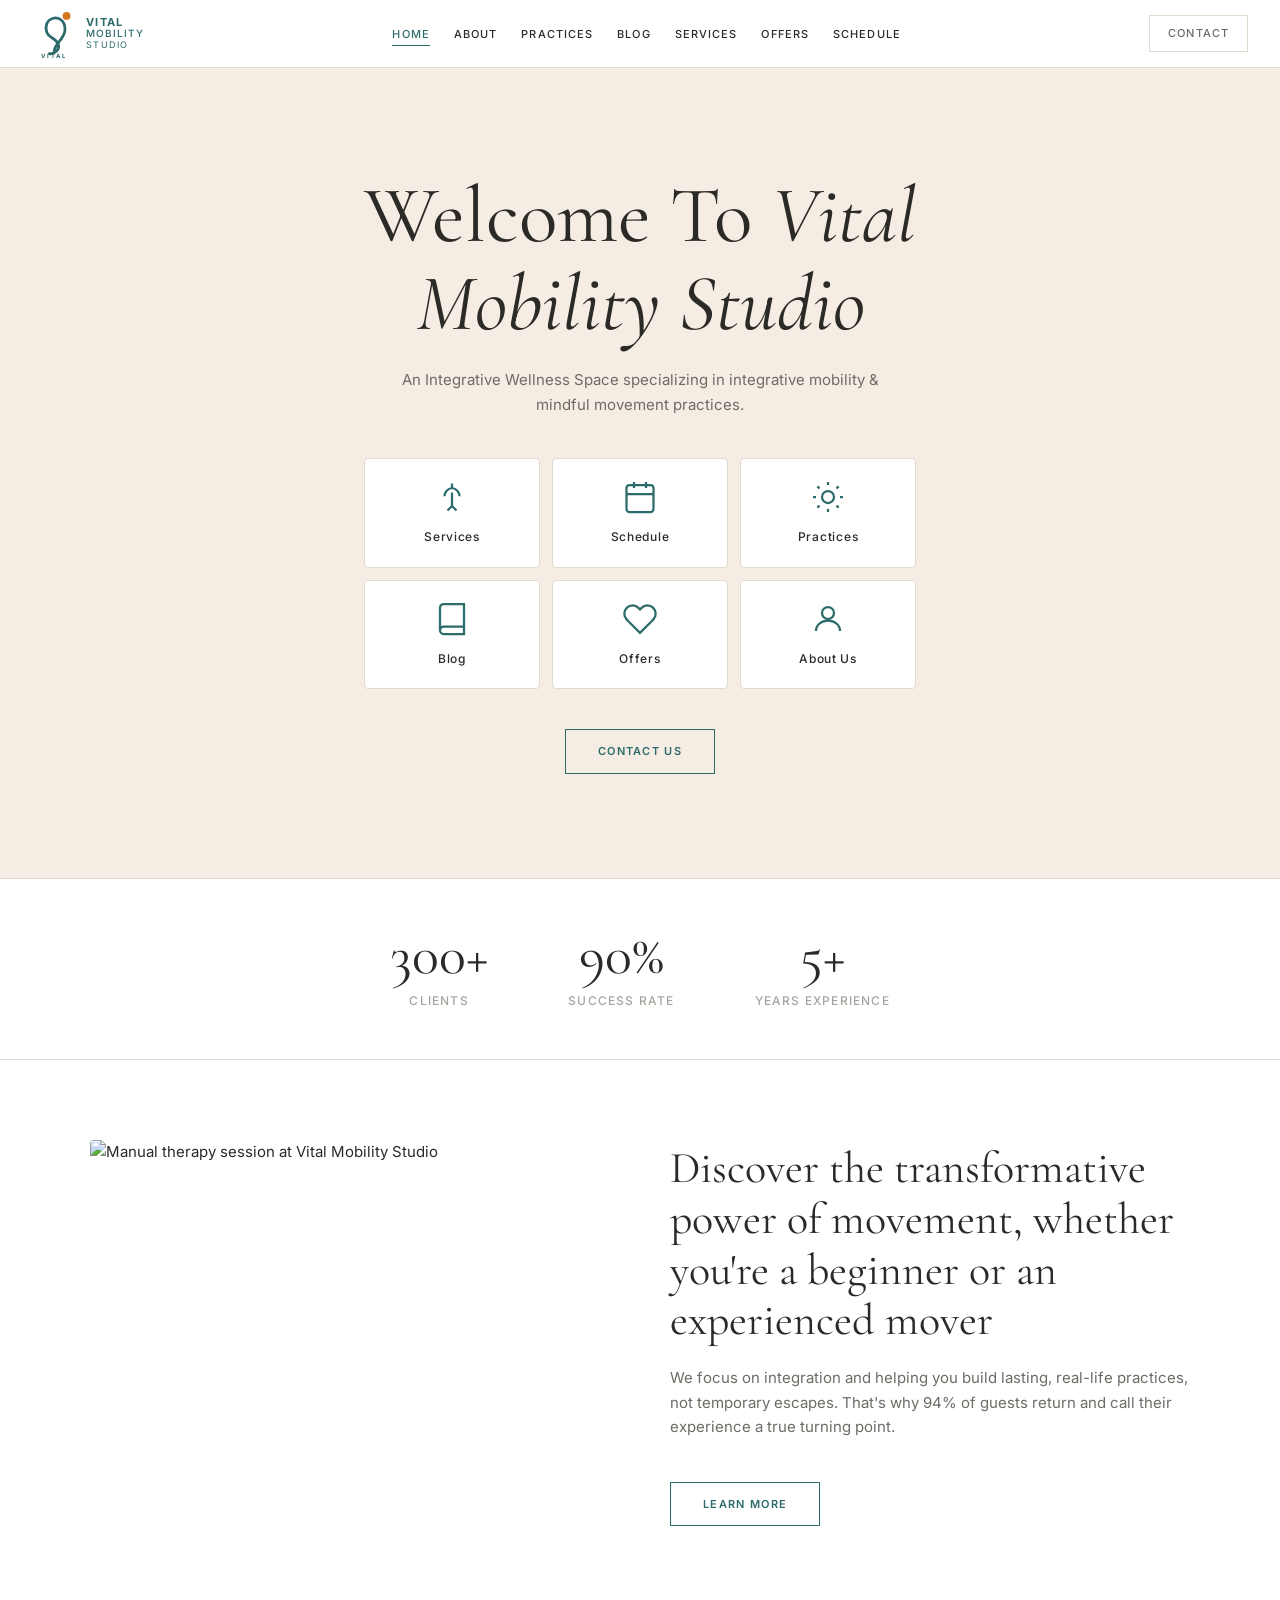
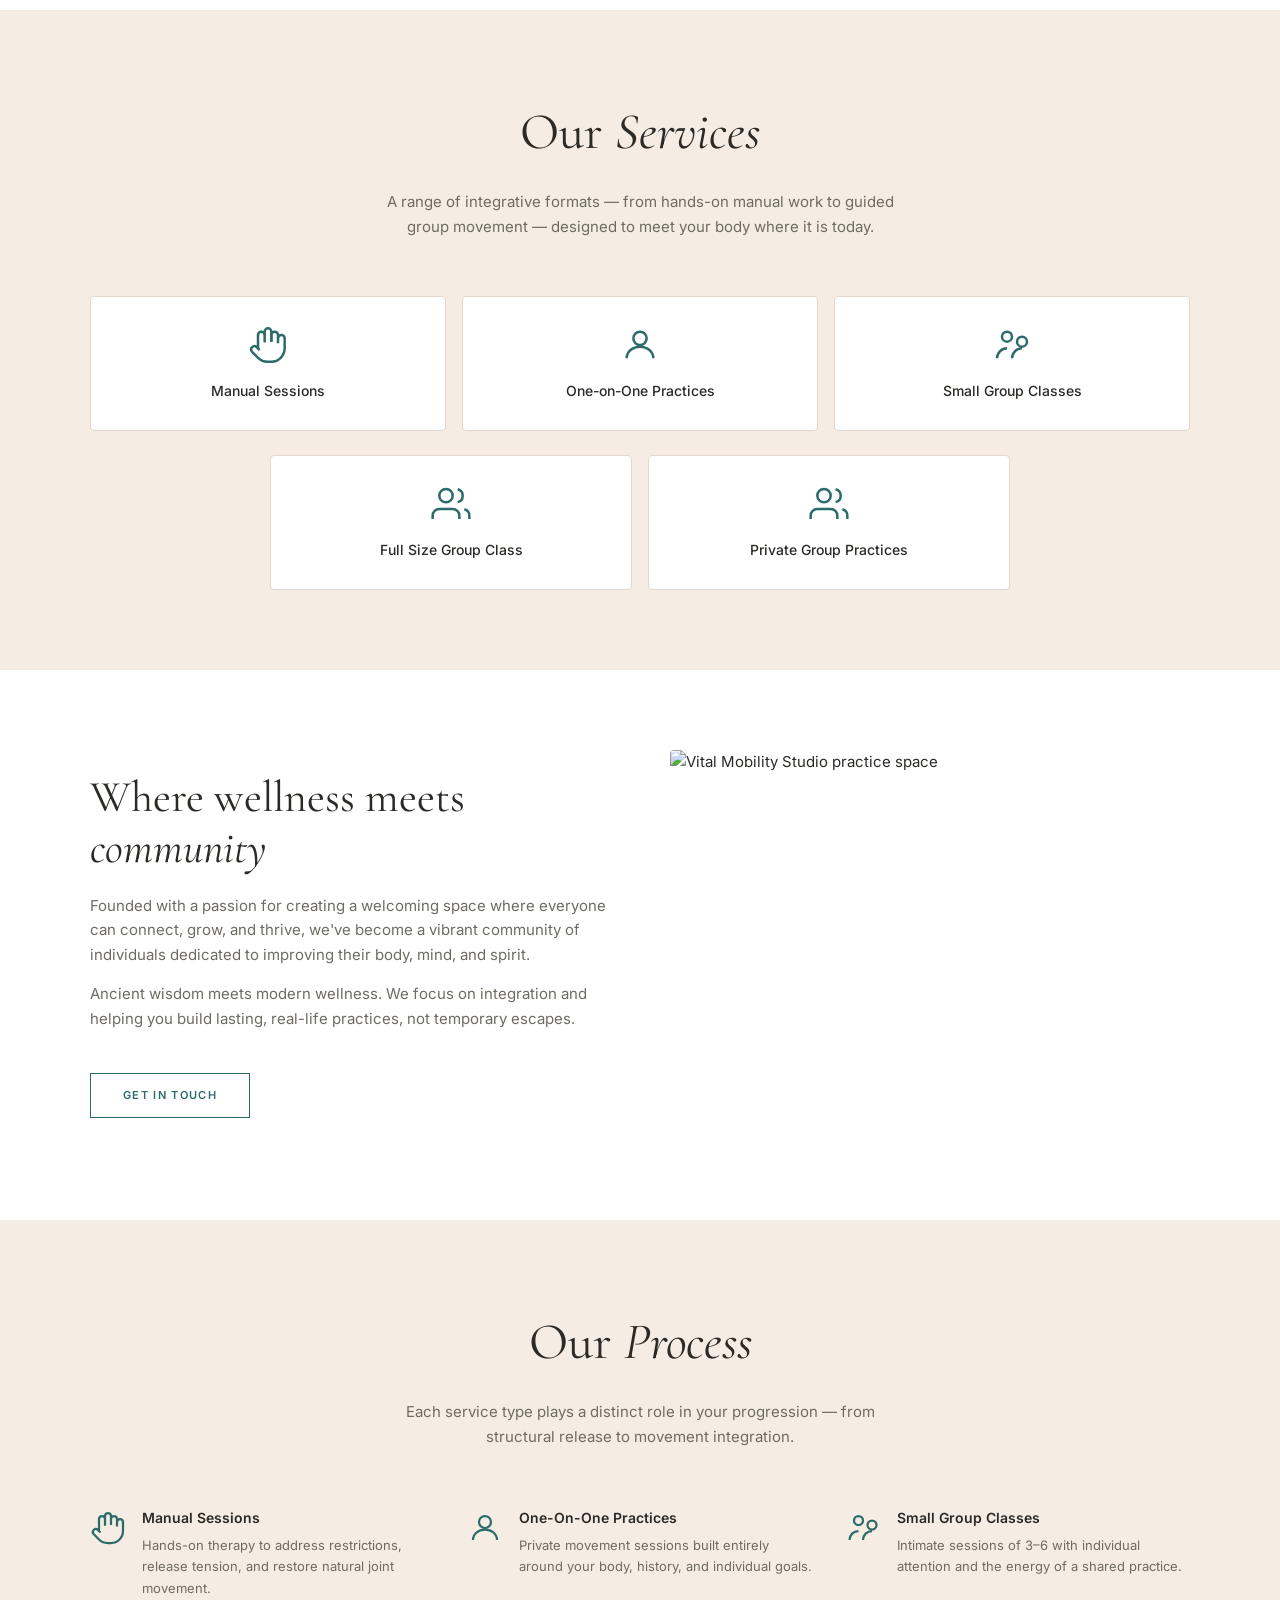
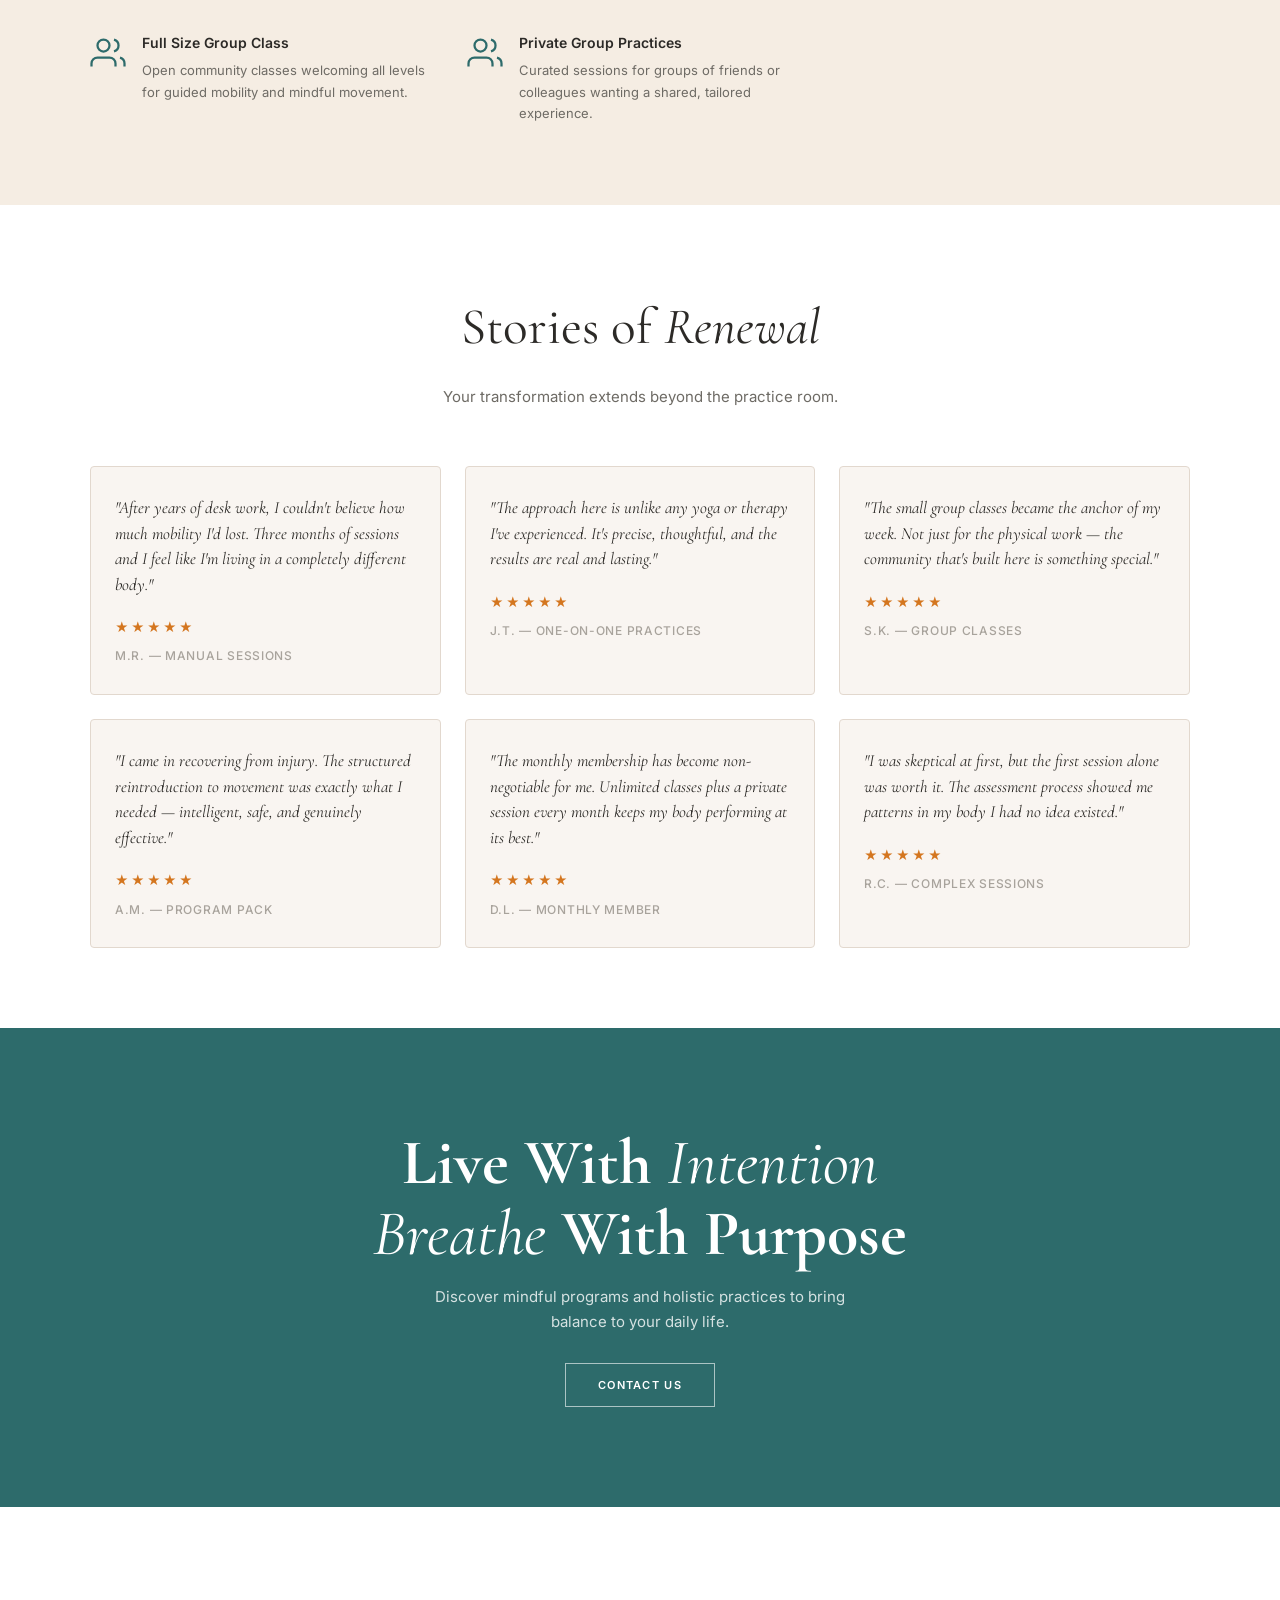
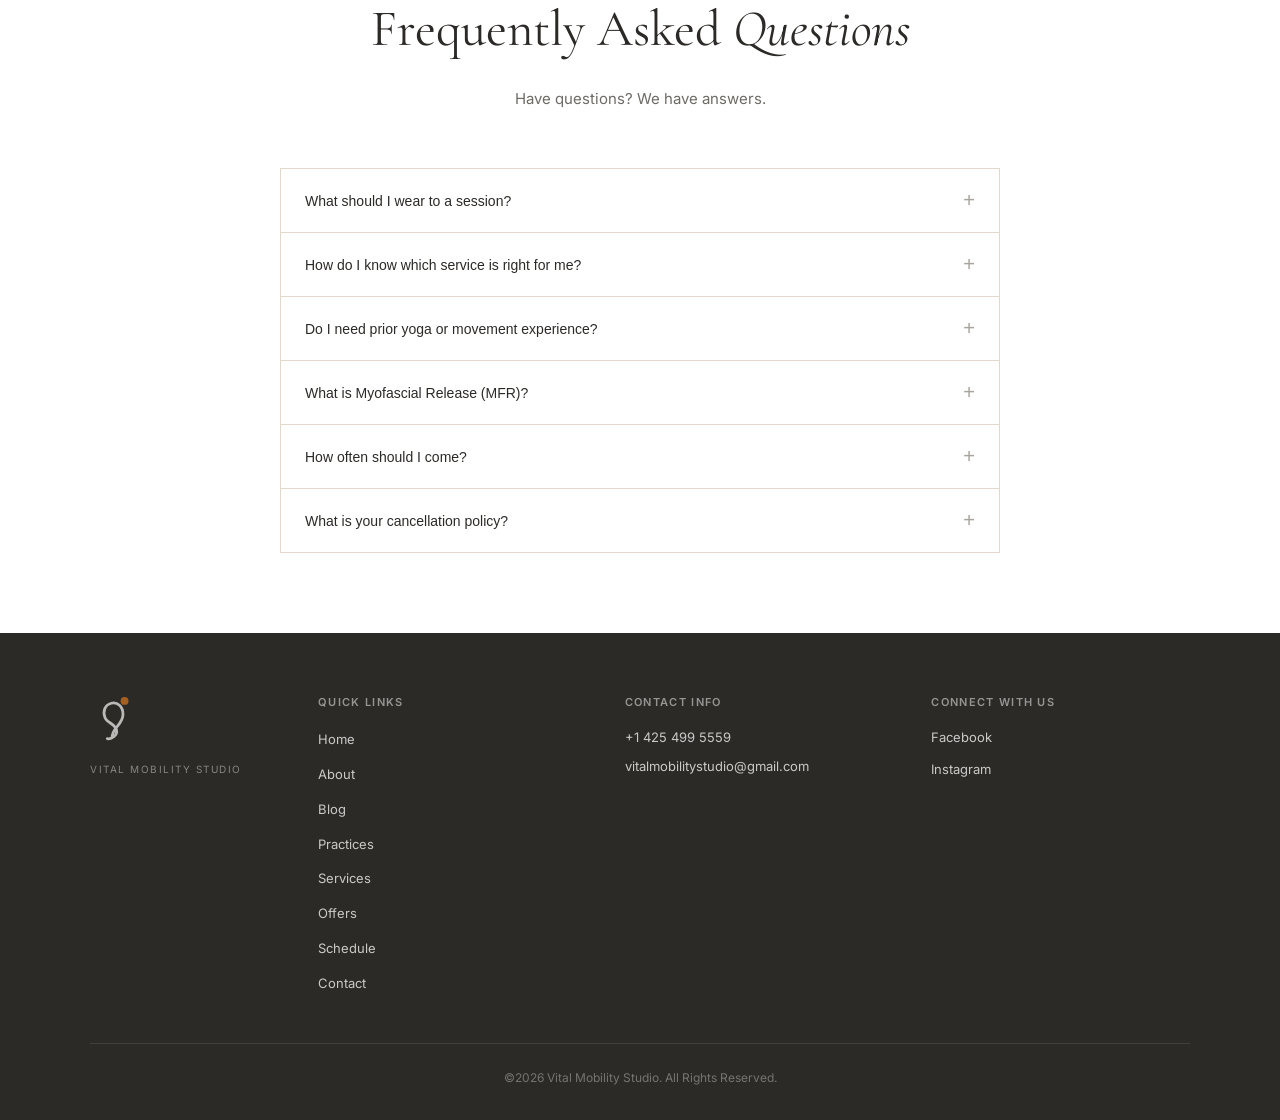
==== commit 2880cbb5: "Fix broken images and customer-facing language - Replace 2 broken Unsplash image URLs (studio space," ====
--- a/index.html
+++ b/index.html
@@ -115,7 +115,7 @@
           <img src="https://images.unsplash.com/photo-1571019613454-1cb2f99b2d8b?auto=format&fit=crop&w=800&q=80" alt="Manual therapy session at Vital Mobility Studio">
         </div>
         <div class="split-text">
-          <h2>Discover the transformative power of movement, whether you're a beginner or an advanced practitioner</h2>
+          <h2>Discover the transformative power of movement, whether you're a beginner or an experienced mover</h2>
           <p>We focus on integration and helping you build lasting, real-life practices, not temporary escapes. That's why 94% of guests return and call their experience a true turning point.</p>
           <a href="about.html" class="btn btn-teal mt-btn">Learn More</a>
         </div>
@@ -163,7 +163,7 @@
     <div class="container">
       <div class="split reverse">
         <div class="split-img">
-          <img src="https://images.unsplash.com/photo-1518020382113-a7e8fc38e0f4?auto=format&fit=crop&w=800&q=80" alt="Vital Mobility Studio practice space">
+          <img src="https://images.unsplash.com/photo-1545205597-3d9d02c29597?auto=format&fit=crop&w=800&q=80" alt="Vital Mobility Studio practice space">
         </div>
         <div class="split-text">
           <h2>Where wellness meets <span class="serif-italic">community</span></h2>
@@ -292,7 +292,7 @@
         </div>
         <div class="faq-item">
           <button class="faq-question">Do I need prior yoga or movement experience? <span class="faq-icon">+</span></button>
-          <div class="faq-answer">No experience is required. Our practitioners meet you exactly where you are and build from there. We work with complete beginners and advanced practitioners alike.</div>
+          <div class="faq-answer">No experience is required. Our practitioners meet you exactly where you are and build from there. We work with complete beginners and experienced movers alike.</div>
         </div>
         <div class="faq-item">
           <button class="faq-question">What is Myofascial Release (MFR)? <span class="faq-icon">+</span></button>
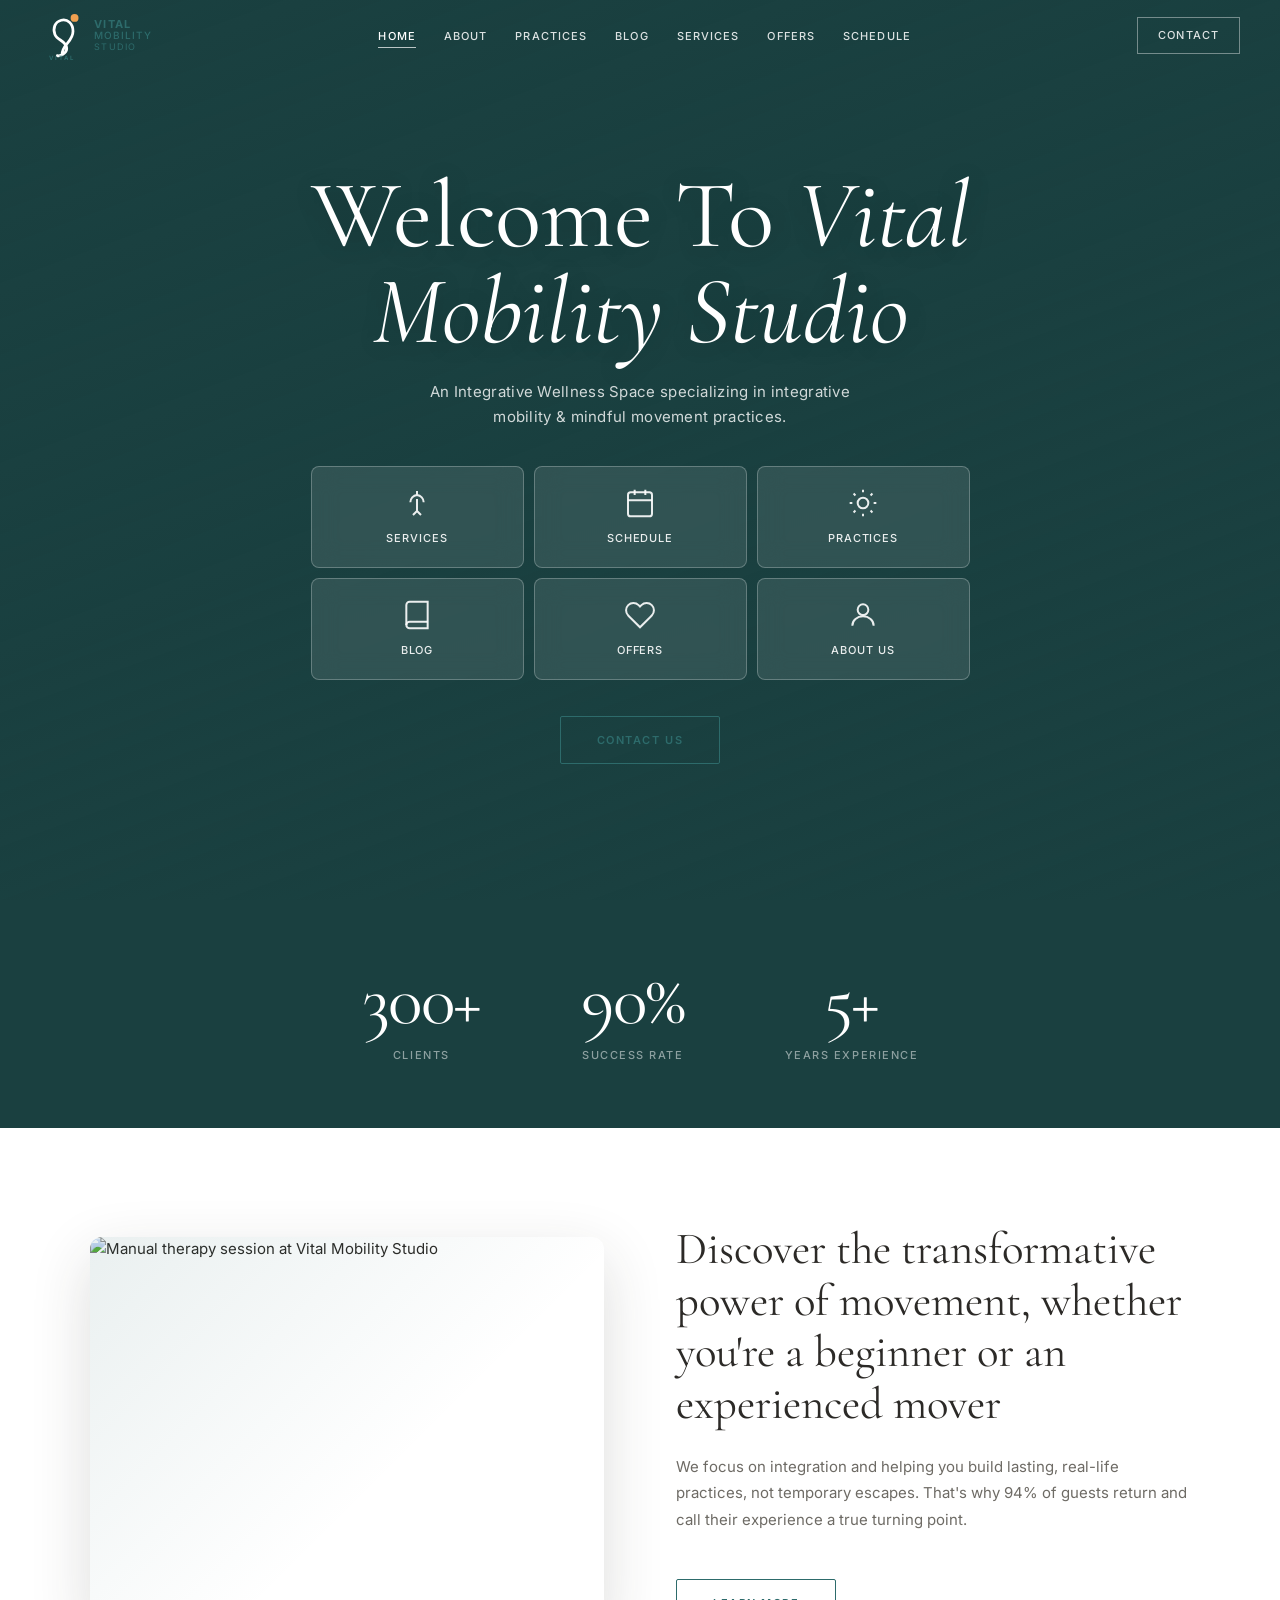
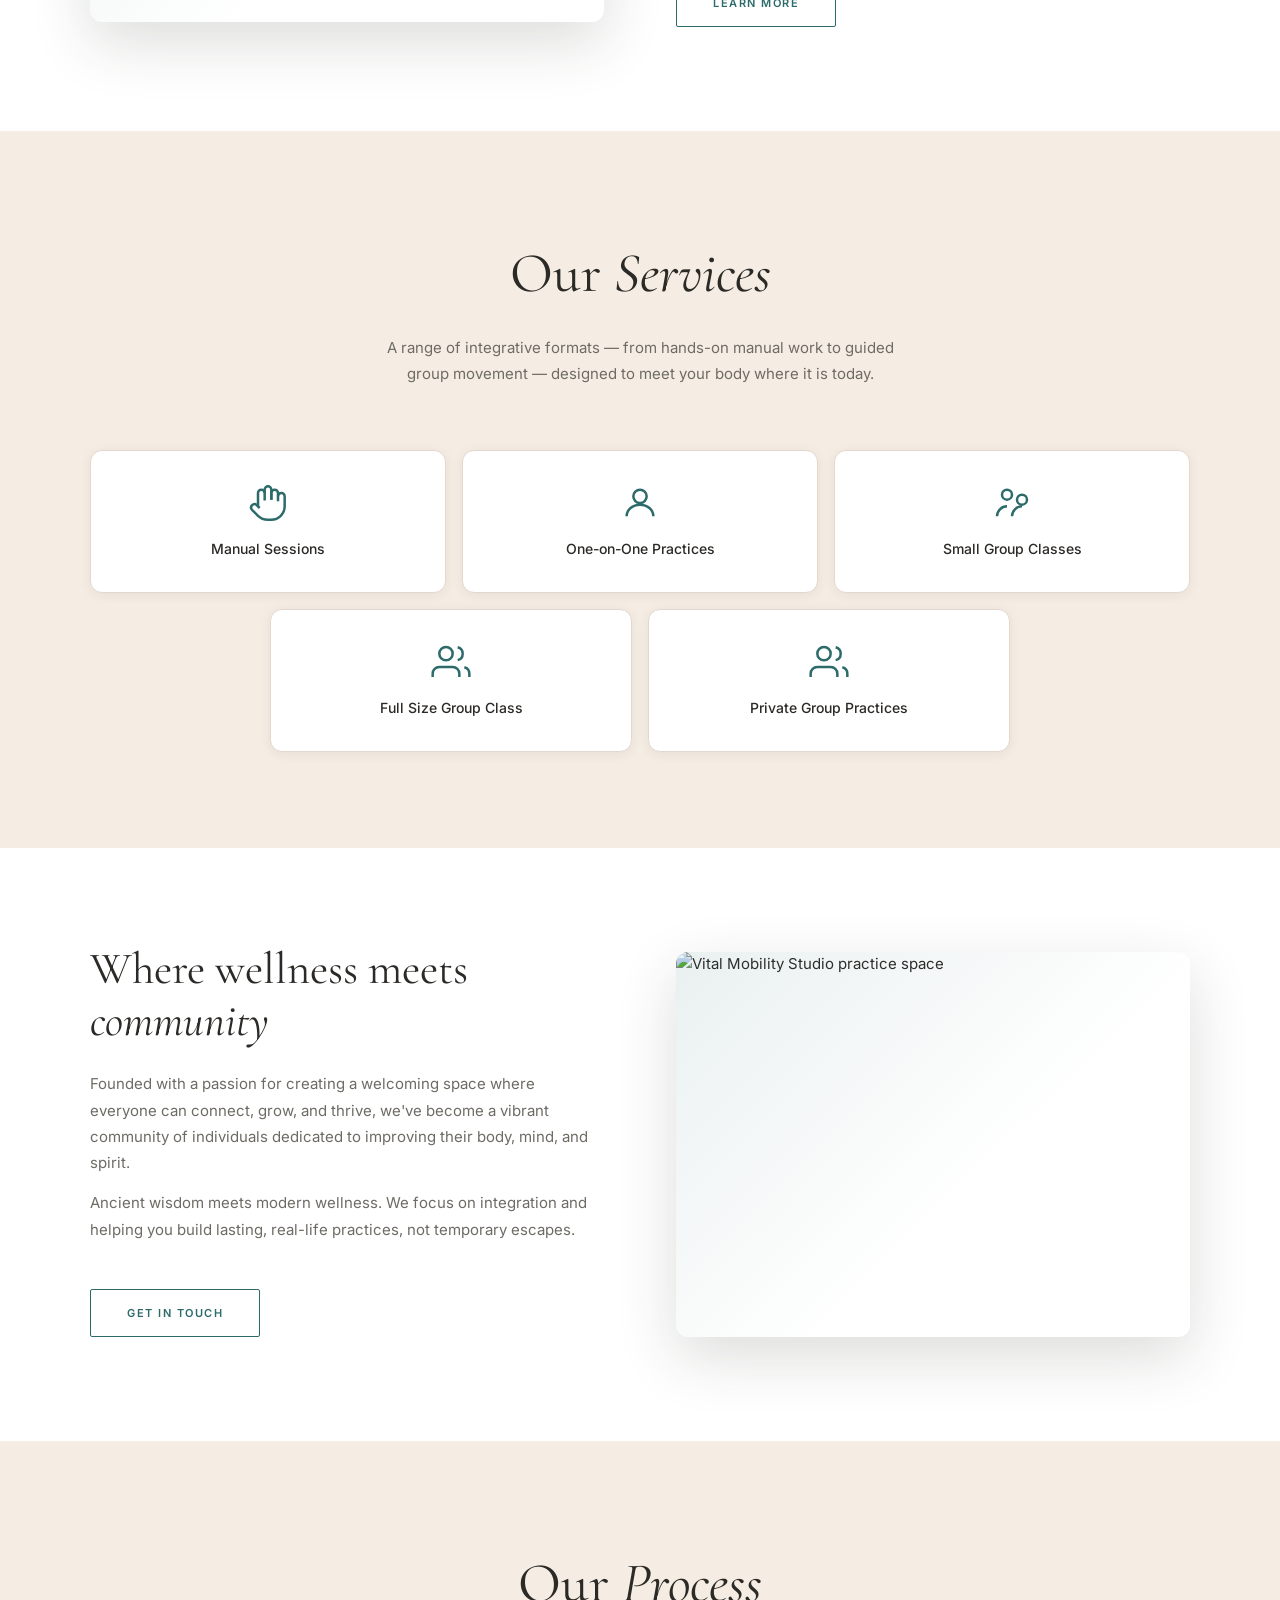
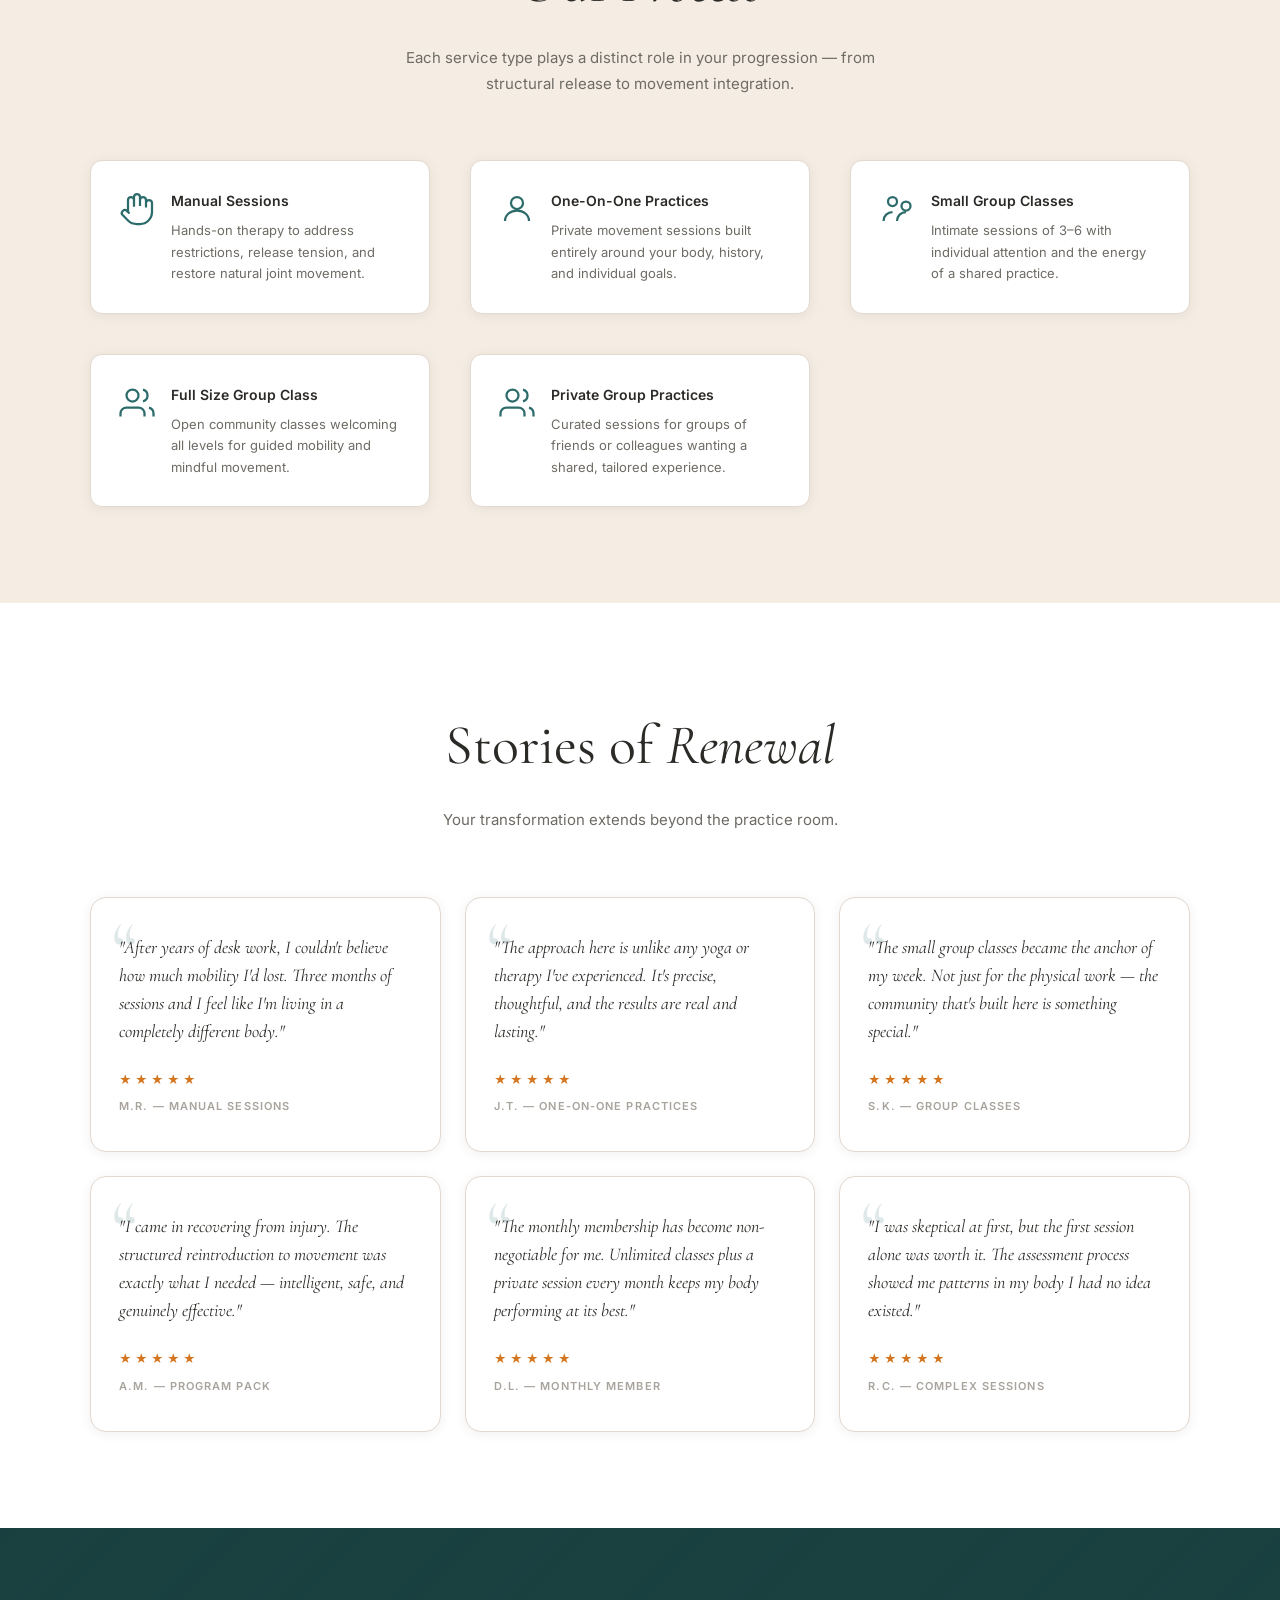
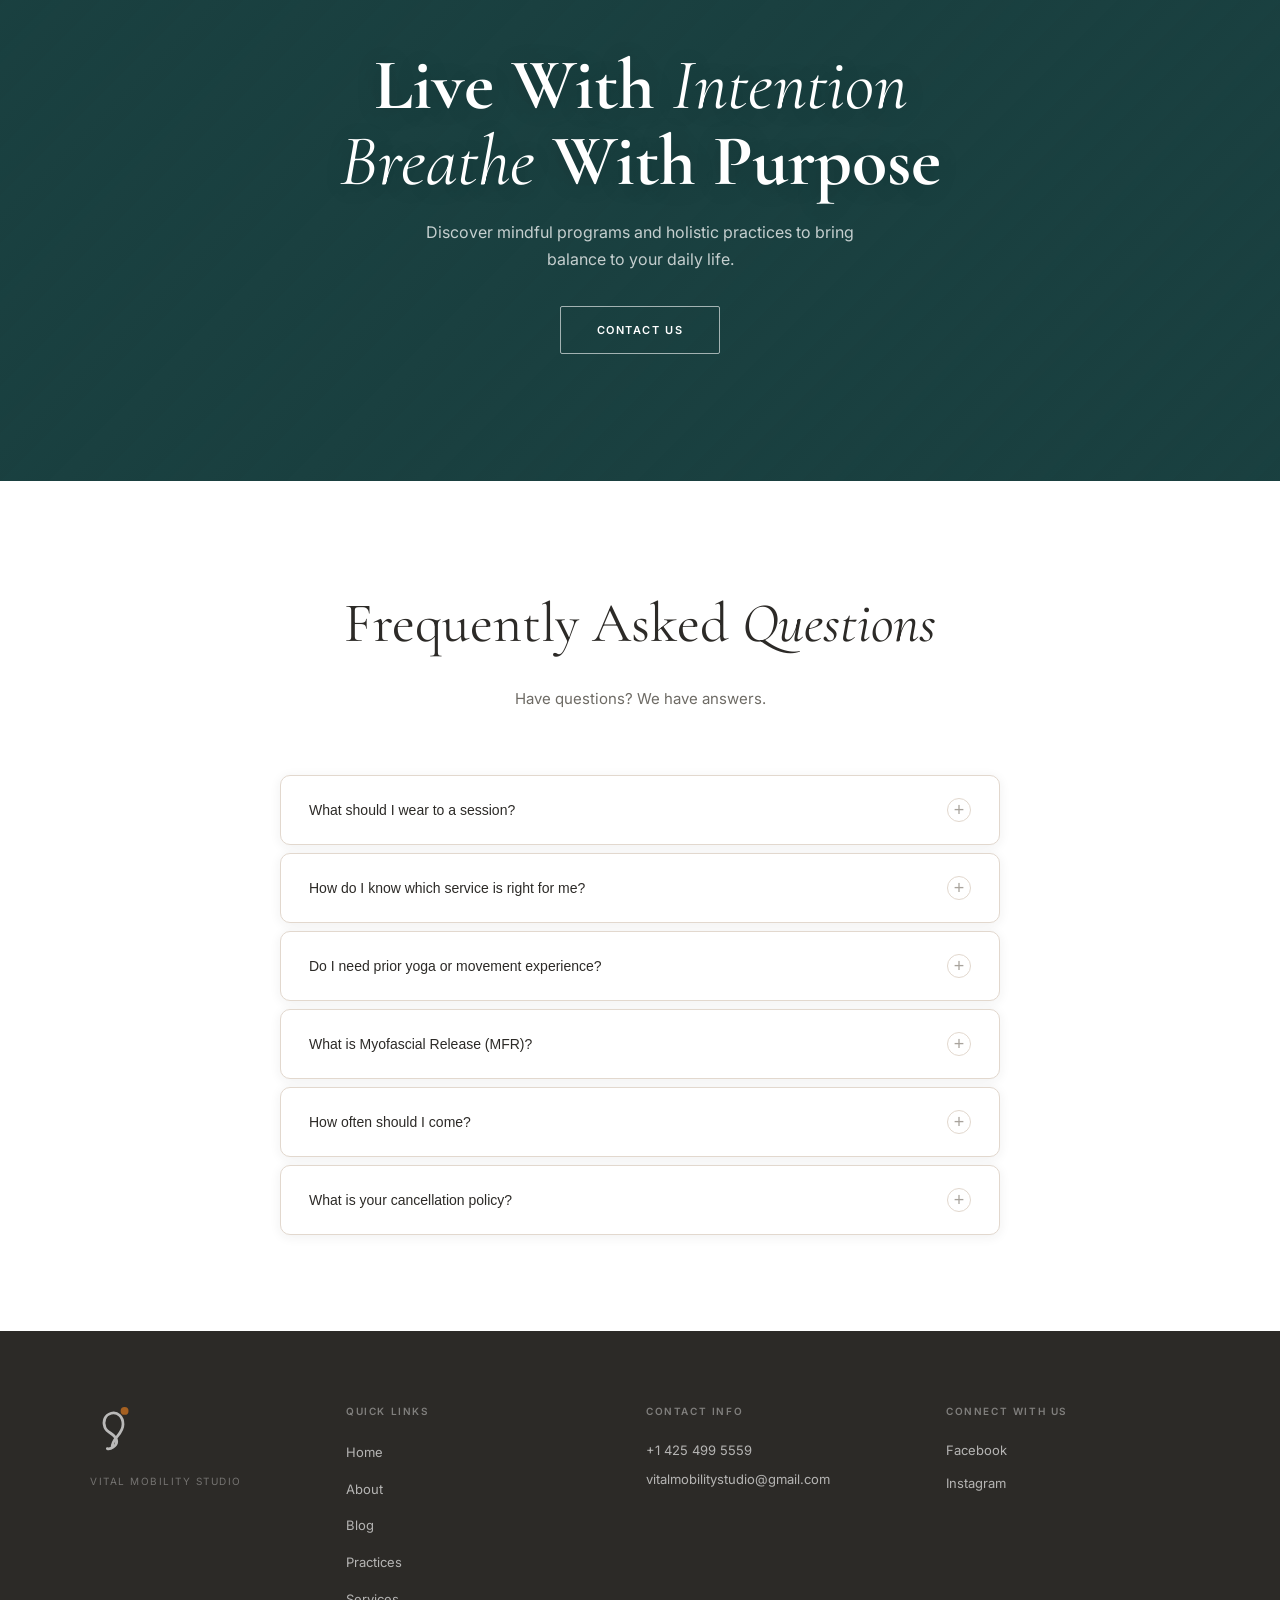
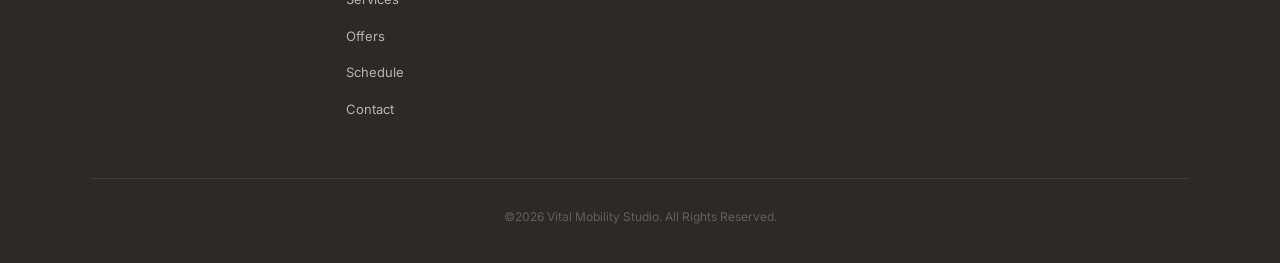
==== commit b16353dc: "Major visual refresh with parallax and scroll animations - Hero/page-hero: full-bleed dark image wit" ====
--- a/index.html
+++ b/index.html
@@ -49,7 +49,7 @@
   </ul>
 </div>
 
-<main>
+<main style="padding-top:0">
 
   <!-- Hero -->
   <section class="hero">
--- a/css/style.css
+++ b/css/style.css
@@ -5,7 +5,7 @@
   --bg:         #f5ede3;
   --bg-white:   #ffffff;
   --teal:       #2d6b6b;
-  --teal-dark:  #1e4f4f;
+  --teal-dark:  #1a4040;
   --orange:     #d4761f;
   --text:       #2c2a27;
   --text-light: #6e6b65;
@@ -13,6 +13,10 @@
   --border:     #e2d8ce;
   --card-bg:    #f9f5f1;
   --max-w:      1100px;
+  --shadow-sm:  0 2px 12px rgba(44,42,39,0.07);
+  --shadow-md:  0 8px 32px rgba(44,42,39,0.12);
+  --shadow-lg:  0 20px 60px rgba(44,42,39,0.16);
+  --ease:       cubic-bezier(0.25, 0.46, 0.45, 0.94);
 }
 
 /* ── Reset ──────────────────────────────────────────── */
@@ -22,24 +26,54 @@
 img { max-width: 100%; height: auto; display: block; }
 a { color: inherit; text-decoration: none; }
 
-/* ── Typography helpers ─────────────────────────────── */
+/* ── Typography ─────────────────────────────────────── */
 .serif        { font-family: 'Cormorant Garamond', serif; font-weight: 400; }
 .serif-italic { font-family: 'Cormorant Garamond', serif; font-style: italic; font-weight: 400; }
-.caps         { font-size: 11px; font-weight: 600; letter-spacing: 0.12em; text-transform: uppercase; }
+
+/* ── Scroll animation ───────────────────────────────── */
+@keyframes fadeUp {
+  from { opacity: 0; transform: translateY(32px); }
+  to   { opacity: 1; transform: translateY(0); }
+}
+.fade-up {
+  opacity: 0;
+  transform: translateY(32px);
+  transition: opacity 0.7s var(--ease), transform 0.7s var(--ease);
+}
+.fade-up.visible {
+  opacity: 1;
+  transform: translateY(0);
+}
 
 /* ── Navigation ─────────────────────────────────────── */
 .site-nav {
   position: fixed;
   top: 0; left: 0; right: 0;
   z-index: 1000;
-  background: rgba(255,255,255,0.96);
-  backdrop-filter: blur(10px);
-  border-bottom: 1px solid var(--border);
-  padding: 0 32px;
-  height: 68px;
+  padding: 0 40px;
+  height: 72px;
   display: flex;
   align-items: center;
   justify-content: space-between;
+  transition: background 0.4s var(--ease), box-shadow 0.4s var(--ease), border-color 0.4s var(--ease);
+  border-bottom: 1px solid transparent;
+}
+.site-nav.nav-top {
+  background: transparent;
+}
+.site-nav.nav-scrolled {
+  background: rgba(255,255,255,0.97);
+  backdrop-filter: blur(16px);
+  border-bottom-color: var(--border);
+  box-shadow: var(--shadow-sm);
+}
+
+/* Nav on non-hero pages (always opaque) */
+.nav-opaque {
+  background: rgba(255,255,255,0.97) !important;
+  backdrop-filter: blur(16px);
+  border-bottom-color: var(--border) !important;
+  box-shadow: var(--shadow-sm);
 }
 
 .nav-logo {
@@ -50,10 +84,16 @@
 }
 .nav-logo svg { width: 44px; height: 52px; }
 
+/* Logo text changes colour based on nav state */
+.nav-logo-text-wrap div { transition: color 0.4s; }
+.site-nav.nav-top .nav-logo-text-wrap div { color: white !important; }
+.site-nav.nav-top .nav-logo svg path { stroke: white; }
+.site-nav.nav-top .nav-logo svg circle[fill="#d4761f"] { fill: #f0a050; }
+
 .nav-links {
   display: flex;
   align-items: center;
-  gap: 24px;
+  gap: 28px;
   list-style: none;
 }
 .nav-links a {
@@ -62,10 +102,13 @@
   letter-spacing: 0.1em;
   text-transform: uppercase;
   color: var(--text);
-  transition: color 0.2s;
+  transition: color 0.3s, border-color 0.3s;
   padding: 4px 0;
   border-bottom: 1px solid transparent;
 }
+.site-nav.nav-top .nav-links a { color: rgba(255,255,255,0.85); }
+.site-nav.nav-top .nav-links a:hover,
+.site-nav.nav-top .nav-links a.active { color: white; border-bottom-color: rgba(255,255,255,0.7); }
 .nav-links a:hover,
 .nav-links a.active { color: var(--teal); border-bottom-color: var(--teal); }
 
@@ -75,10 +118,12 @@
   letter-spacing: 0.1em;
   text-transform: uppercase;
   color: var(--text-light);
-  padding: 8px 18px;
-  border: 1px solid var(--border);
-  transition: all 0.2s;
-}
+  padding: 8px 20px;
+  border: 1px solid var(--border);
+  transition: all 0.25s;
+}
+.site-nav.nav-top .nav-contact-btn { color: rgba(255,255,255,0.85); border-color: rgba(255,255,255,0.4); }
+.site-nav.nav-top .nav-contact-btn:hover { background: rgba(255,255,255,0.15); color: white; border-color: rgba(255,255,255,0.7); }
 .nav-contact-btn:hover { border-color: var(--teal); color: var(--teal); }
 
 .nav-toggle {
@@ -91,141 +136,247 @@
   border: none;
 }
 .nav-toggle span { display: block; width: 22px; height: 2px; background: var(--text); transition: all 0.3s; }
+.site-nav.nav-top .nav-toggle span { background: white; }
 
 .mobile-menu {
   display: none;
   position: fixed;
-  top: 68px; left: 0; right: 0;
+  top: 72px; left: 0; right: 0;
   background: white;
   border-bottom: 1px solid var(--border);
   padding: 24px 32px;
   z-index: 999;
+  box-shadow: var(--shadow-md);
 }
 .mobile-menu.open { display: block; }
 .mobile-menu ul { list-style: none; display: flex; flex-direction: column; gap: 16px; }
-.mobile-menu a {
-  font-size: 13px;
-  font-weight: 500;
-  letter-spacing: 0.1em;
-  text-transform: uppercase;
-  color: var(--text);
-}
+.mobile-menu a { font-size: 13px; font-weight: 500; letter-spacing: 0.1em; text-transform: uppercase; color: var(--text); }
 
 /* ── Page shell ─────────────────────────────────────── */
-main { padding-top: 68px; }
+main { padding-top: 72px; }
+.hero-page main { padding-top: 0; } /* heroes start at very top */
 
 /* ── Hero ───────────────────────────────────────────── */
 .hero {
-  background: var(--bg);
-  min-height: 90vh;
+  min-height: 100vh;
   display: flex;
   flex-direction: column;
   align-items: center;
   justify-content: center;
   text-align: center;
-  padding: 80px 40px;
+  padding: 120px 40px 80px;
   position: relative;
   overflow: hidden;
+  background: var(--teal-dark);
 }
 .hero-bg {
   position: absolute;
-  inset: 0;
+  inset: -20%;
   background-size: cover;
   background-position: center;
-  opacity: 0.18;
-}
-.hero-content { position: relative; z-index: 1; max-width: 720px; }
-.hero h1 { font-family: 'Cormorant Garamond', serif; font-size: clamp(42px, 7vw, 80px); line-height: 1.1; font-weight: 400; color: var(--text); }
-.hero-sub { font-size: 15px; color: var(--text-light); margin-top: 20px; max-width: 480px; margin-left: auto; margin-right: auto; }
-
-/* Page hero (interior pages) */
+  opacity: 0.45;
+  will-change: transform;
+}
+.hero::after {
+  content: '';
+  position: absolute;
+  inset: 0;
+  background: linear-gradient(
+    160deg,
+    rgba(26,64,64,0.55) 0%,
+    rgba(26,64,64,0.25) 50%,
+    rgba(26,64,64,0.65) 100%
+  );
+  z-index: 0;
+}
+.hero-content {
+  position: relative;
+  z-index: 1;
+  max-width: 760px;
+}
+.hero h1 {
+  font-family: 'Cormorant Garamond', serif;
+  font-size: clamp(48px, 8vw, 96px);
+  line-height: 1.0;
+  font-weight: 400;
+  color: white;
+  text-shadow: 0 2px 24px rgba(0,0,0,0.2);
+}
+.hero-sub {
+  font-size: 15px;
+  color: rgba(255,255,255,0.8);
+  margin-top: 20px;
+  max-width: 480px;
+  margin-left: auto;
+  margin-right: auto;
+  letter-spacing: 0.02em;
+}
+
+/* ── Page hero (interior) ───────────────────────────── */
 .page-hero {
-  background: var(--bg);
-  padding: 80px 40px 60px;
+  min-height: 56vh;
+  display: flex;
+  flex-direction: column;
+  align-items: center;
+  justify-content: center;
   text-align: center;
-  border-bottom: 1px solid var(--border);
-}
-.page-hero h1 { font-family: 'Cormorant Garamond', serif; font-size: clamp(36px, 5vw, 64px); font-weight: 400; }
-.page-hero p { color: var(--text-light); margin-top: 14px; font-size: 15px; }
+  padding: 100px 40px 60px;
+  position: relative;
+  overflow: hidden;
+  background: var(--teal-dark);
+}
+.page-hero::after {
+  content: '';
+  position: absolute;
+  inset: 0;
+  background: linear-gradient(160deg, rgba(26,64,64,0.6) 0%, rgba(26,64,64,0.3) 60%, rgba(26,64,64,0.7) 100%);
+  z-index: 0;
+}
+.page-hero > * { position: relative; z-index: 1; }
+.page-hero h1 {
+  font-family: 'Cormorant Garamond', serif;
+  font-size: clamp(40px, 6vw, 72px);
+  font-weight: 400;
+  color: white;
+  text-shadow: 0 2px 20px rgba(0,0,0,0.2);
+}
+.page-hero > p {
+  color: rgba(255,255,255,0.75);
+  margin-top: 14px;
+  font-size: 15px;
+}
+.page-hero .hero-bg {
+  position: absolute;
+  inset: -20%;
+  background-size: cover;
+  background-position: center;
+  opacity: 0.4;
+  will-change: transform;
+  z-index: 0;
+}
 
 /* ── Nav grid (hero quick links) ────────────────────── */
 .nav-grid {
   display: grid;
   grid-template-columns: repeat(3, 1fr);
-  gap: 12px;
+  gap: 10px;
   max-width: 680px;
-  margin: 40px auto;
+  margin: 36px auto;
 }
 .nav-grid a {
   display: flex;
   flex-direction: column;
   align-items: center;
-  gap: 12px;
+  gap: 10px;
   padding: 20px 16px;
-  background: white;
-  border: 1px solid var(--border);
-  border-radius: 4px;
-  transition: all 0.2s;
-}
-.nav-grid a:hover { border-color: var(--teal); }
-.nav-grid svg { width: 36px; height: 36px; color: var(--teal); }
-.nav-grid span { font-size: 12px; font-weight: 500; letter-spacing: 0.06em; color: var(--text); }
+  background: rgba(255,255,255,0.1);
+  backdrop-filter: blur(12px);
+  border: 1px solid rgba(255,255,255,0.25);
+  border-radius: 8px;
+  transition: background 0.25s, border-color 0.25s, transform 0.25s;
+}
+.nav-grid a:hover {
+  background: rgba(255,255,255,0.2);
+  border-color: rgba(255,255,255,0.5);
+  transform: translateY(-2px);
+}
+.nav-grid svg { width: 32px; height: 32px; color: rgba(255,255,255,0.9); }
+.nav-grid span { font-size: 11px; font-weight: 500; letter-spacing: 0.08em; text-transform: uppercase; color: rgba(255,255,255,0.9); }
 
 /* ── Sections ───────────────────────────────────────── */
-section { padding: 80px 40px; }
+section { padding: 96px 40px; }
 .container { max-width: var(--max-w); margin: 0 auto; }
 
-.section-title {
+.section-title { text-align: center; margin-bottom: 16px; }
+.section-title h2 {
+  font-family: 'Cormorant Garamond', serif;
+  font-size: clamp(34px, 4.5vw, 56px);
+  font-weight: 400;
+}
+.section-subtitle {
   text-align: center;
-  margin-bottom: 16px;
-}
-.section-title h2 { font-family: 'Cormorant Garamond', serif; font-size: clamp(32px, 4vw, 52px); font-weight: 400; }
-.section-subtitle { text-align: center; color: var(--text-light); max-width: 540px; margin: 0 auto 56px; font-size: 15px; }
+  color: var(--text-light);
+  max-width: 540px;
+  margin: 0 auto 64px;
+  font-size: 15px;
+  line-height: 1.7;
+}
 
 /* ── Stats bar ──────────────────────────────────────── */
 .stats-bar {
-  background: white;
-  border-top: 1px solid var(--border);
-  border-bottom: 1px solid var(--border);
-  padding: 48px 40px;
+  background: var(--teal-dark);
+  padding: 64px 40px;
 }
 .stats-grid {
   display: flex;
   justify-content: center;
-  gap: 80px;
+  gap: 100px;
   flex-wrap: wrap;
+  max-width: var(--max-w);
+  margin: 0 auto;
 }
 .stat { text-align: center; }
-.stat-num { font-family: 'Cormorant Garamond', serif; font-size: 56px; color: var(--text); line-height: 1; }
-.stat-label { font-size: 12px; font-weight: 500; letter-spacing: 0.1em; text-transform: uppercase; color: var(--text-muted); margin-top: 8px; }
+.stat-num {
+  font-family: 'Cormorant Garamond', serif;
+  font-size: 72px;
+  color: white;
+  line-height: 1;
+  letter-spacing: -0.02em;
+}
+.stat-label {
+  font-size: 11px;
+  font-weight: 500;
+  letter-spacing: 0.14em;
+  text-transform: uppercase;
+  color: rgba(255,255,255,0.5);
+  margin-top: 10px;
+}
 
 /* ── Split content block ────────────────────────────── */
 .split {
   display: grid;
   grid-template-columns: 1fr 1fr;
-  gap: 60px;
+  gap: 72px;
   align-items: center;
 }
 .split.reverse { direction: rtl; }
 .split.reverse > * { direction: ltr; }
 .split-img {
-  border-radius: 4px;
+  border-radius: 12px;
   overflow: hidden;
   aspect-ratio: 4/3;
-}
-.split-img img { width: 100%; height: 100%; object-fit: cover; }
-.split-text h2 { font-family: 'Cormorant Garamond', serif; font-size: clamp(28px, 3.5vw, 44px); font-weight: 400; line-height: 1.15; margin-bottom: 20px; }
-.split-text p { color: var(--text-light); margin-bottom: 14px; }
+  box-shadow: var(--shadow-lg);
+  position: relative;
+}
+.split-img::after {
+  content: '';
+  position: absolute;
+  inset: 0;
+  background: linear-gradient(135deg, rgba(45,107,107,0.1) 0%, transparent 60%);
+  pointer-events: none;
+}
+.split-img img {
+  width: 100%;
+  height: 100%;
+  object-fit: cover;
+  transition: transform 0.8s var(--ease);
+}
+.split:hover .split-img img { transform: scale(1.04); }
+.split-text h2 {
+  font-family: 'Cormorant Garamond', serif;
+  font-size: clamp(30px, 3.5vw, 46px);
+  font-weight: 400;
+  line-height: 1.15;
+  margin-bottom: 24px;
+}
+.split-text p { color: var(--text-light); margin-bottom: 14px; line-height: 1.75; }
 
 /* ── Service cards ──────────────────────────────────── */
 .services-overview {
   display: grid;
   grid-template-columns: repeat(3, 1fr);
   gap: 16px;
-  margin-bottom: 24px;
-}
-.services-overview .card-2col {
-  grid-column: span 1;
+  margin-bottom: 16px;
 }
 .services-row2 {
   display: grid;
@@ -234,89 +385,109 @@
   max-width: 740px;
   margin: 0 auto;
 }
-
 .service-card {
   display: flex;
   flex-direction: column;
   align-items: center;
   gap: 14px;
-  padding: 28px 20px;
+  padding: 32px 20px;
   background: white;
   border: 1px solid var(--border);
-  border-radius: 4px;
+  border-radius: 12px;
   text-align: center;
-  transition: border-color 0.2s;
-}
-.service-card:hover { border-color: var(--teal); }
+  transition: border-color 0.25s, box-shadow 0.25s, transform 0.25s;
+  box-shadow: var(--shadow-sm);
+}
+.service-card:hover {
+  border-color: var(--teal);
+  box-shadow: var(--shadow-md);
+  transform: translateY(-4px);
+}
 .service-card svg { width: 40px; height: 40px; color: var(--teal); }
 .service-card h3 { font-size: 14px; font-weight: 500; }
-
-/* ── Service detail blocks ──────────────────────────── */
-.service-detail {
-  padding: 80px 40px;
-  background: white;
-}
-.service-detail:nth-child(even) { background: var(--bg); }
 
 /* ── Pricing cards ──────────────────────────────────── */
 .pricing-grid {
   display: grid;
   grid-template-columns: 1fr 1fr;
-  gap: 32px;
+  gap: 28px;
   max-width: 900px;
   margin: 0 auto;
 }
 .pricing-card {
   background: var(--card-bg);
   border: 1px solid var(--border);
-  border-radius: 4px;
-  padding: 40px 36px;
+  border-radius: 16px;
+  padding: 44px 40px;
+  transition: box-shadow 0.3s, transform 0.3s;
+  box-shadow: var(--shadow-sm);
+}
+.pricing-card:hover {
+  box-shadow: var(--shadow-md);
+  transform: translateY(-4px);
 }
 .pricing-card.featured {
   background: var(--teal);
   color: white;
   border-color: var(--teal);
+  box-shadow: 0 12px 48px rgba(45,107,107,0.35);
+}
+.pricing-card.featured:hover {
+  box-shadow: 0 20px 60px rgba(45,107,107,0.45);
 }
 .pricing-card.featured .price-note,
 .pricing-card.featured .pricing-label,
 .pricing-card.featured p,
 .pricing-card.featured li,
-.pricing-card.featured .section-head { color: rgba(255,255,255,0.8); }
-
-.price-amount { font-family: 'Cormorant Garamond', serif; font-size: 56px; font-weight: 400; line-height: 1; color: var(--teal); }
+.pricing-card.featured .section-head { color: rgba(255,255,255,0.75); }
+
+.price-amount {
+  font-family: 'Cormorant Garamond', serif;
+  font-size: 64px;
+  font-weight: 400;
+  line-height: 1;
+  color: var(--teal);
+}
 .pricing-card.featured .price-amount { color: white; }
 .price-note { font-size: 11px; color: var(--text-muted); letter-spacing: 0.08em; text-transform: uppercase; margin-top: 4px; }
 .pricing-label { font-size: 11px; font-weight: 600; letter-spacing: 0.12em; text-transform: uppercase; color: var(--text-muted); margin-bottom: 6px; margin-top: 24px; }
-.pricing-card h3 { font-size: 18px; font-weight: 500; margin-bottom: 20px; }
-.pricing-card p { font-size: 14px; color: var(--text-light); margin-bottom: 12px; line-height: 1.6; }
-.pricing-card ul { list-style: none; display: flex; flex-direction: column; gap: 8px; margin-bottom: 12px; }
-.pricing-card li { font-size: 14px; color: var(--text-light); padding-left: 16px; position: relative; }
-.pricing-card li::before { content: '•'; position: absolute; left: 0; color: var(--orange); }
-.pricing-card.featured li::before { color: rgba(255,255,255,0.6); }
-.section-head { font-size: 12px; font-weight: 600; letter-spacing: 0.06em; text-transform: uppercase; color: var(--text-muted); margin-top: 20px; margin-bottom: 8px; }
+.pricing-card h3 { font-size: 20px; font-weight: 500; margin-bottom: 20px; }
+.pricing-card p { font-size: 14px; color: var(--text-light); margin-bottom: 12px; line-height: 1.65; }
+.pricing-card ul { list-style: none; display: flex; flex-direction: column; gap: 9px; margin-bottom: 12px; }
+.pricing-card li { font-size: 14px; color: var(--text-light); padding-left: 18px; position: relative; }
+.pricing-card li::before { content: '—'; position: absolute; left: 0; color: var(--orange); font-size: 12px; }
+.pricing-card.featured li::before { color: rgba(255,255,255,0.5); }
+.section-head { font-size: 11px; font-weight: 600; letter-spacing: 0.1em; text-transform: uppercase; color: var(--text-muted); margin-top: 24px; margin-bottom: 10px; }
 
 /* ── Offers pack section ────────────────────────────── */
-.pack-section { padding: 80px 40px; }
+.pack-section { padding: 96px 40px; }
 .pack-section:nth-child(even) { background: var(--bg); }
-.pack-section h2 { font-family: 'Cormorant Garamond', serif; font-size: clamp(30px, 4vw, 48px); text-align: center; margin-bottom: 12px; }
-.pack-desc { text-align: center; color: var(--text-light); max-width: 620px; margin: 0 auto 48px; }
-
-/* ── Single pricing card (wide) ─────────────────────── */
-.pricing-single {
-  max-width: 640px;
-  margin: 0 auto;
-}
+.pack-section h2 {
+  font-family: 'Cormorant Garamond', serif;
+  font-size: clamp(32px, 4vw, 52px);
+  text-align: center;
+  margin-bottom: 12px;
+}
+.pack-desc { text-align: center; color: var(--text-light); max-width: 640px; margin: 0 auto 56px; line-height: 1.75; }
+.pricing-single { max-width: 640px; margin: 0 auto; }
 
 /* ── Process steps ──────────────────────────────────── */
-.process-grid {
-  display: grid;
-  grid-template-columns: repeat(3, 1fr);
-  gap: 32px;
-}
-.process-item { display: flex; gap: 16px; align-items: flex-start; }
-.process-icon { flex-shrink: 0; width: 36px; height: 36px; color: var(--teal); margin-top: 4px; }
-.process-text h4 { font-size: 14px; font-weight: 600; margin-bottom: 6px; }
-.process-text p { font-size: 13px; color: var(--text-light); }
+.process-grid { display: grid; grid-template-columns: repeat(3, 1fr); gap: 40px; }
+.process-item {
+  display: flex;
+  gap: 16px;
+  align-items: flex-start;
+  padding: 28px;
+  background: white;
+  border-radius: 12px;
+  box-shadow: var(--shadow-sm);
+  border: 1px solid var(--border);
+  transition: box-shadow 0.25s, transform 0.25s;
+}
+.process-item:hover { box-shadow: var(--shadow-md); transform: translateY(-3px); }
+.process-icon { flex-shrink: 0; width: 36px; height: 36px; color: var(--teal); margin-top: 2px; }
+.process-text h4 { font-size: 14px; font-weight: 600; margin-bottom: 8px; }
+.process-text p { font-size: 13px; color: var(--text-light); line-height: 1.65; }
 
 /* ── Team cards ─────────────────────────────────────── */
 .team-grid {
@@ -326,82 +497,153 @@
   max-width: 700px;
   margin: 0 auto;
 }
-.team-card { border-radius: 4px; overflow: hidden; border: 1px solid var(--border); }
-.team-card-img { aspect-ratio: 3/4; overflow: hidden; }
-.team-card-img img { width: 100%; height: 100%; object-fit: cover; transition: transform 0.4s; }
-.team-card:hover .team-card-img img { transform: scale(1.03); }
-.team-card-body { padding: 24px; }
-.team-card-body h3 { font-size: 18px; font-weight: 500; margin-bottom: 4px; }
-.team-card-body .role { font-size: 12px; color: var(--teal); font-weight: 500; letter-spacing: 0.08em; text-transform: uppercase; margin-bottom: 12px; }
-.team-card-body p { font-size: 13px; color: var(--text-light); line-height: 1.6; }
+.team-card {
+  border-radius: 16px;
+  overflow: hidden;
+  border: 1px solid var(--border);
+  box-shadow: var(--shadow-sm);
+  transition: box-shadow 0.3s, transform 0.3s;
+}
+.team-card:hover { box-shadow: var(--shadow-md); transform: translateY(-4px); }
+.team-card-img { aspect-ratio: 3/4; overflow: hidden; position: relative; }
+.team-card-img img { width: 100%; height: 100%; object-fit: cover; transition: transform 0.6s var(--ease); }
+.team-card:hover .team-card-img img { transform: scale(1.06); }
+.team-card-body { padding: 28px; background: white; }
+.team-card-body h3 { font-size: 20px; font-weight: 500; margin-bottom: 4px; }
+.team-card-body .role { font-size: 11px; color: var(--teal); font-weight: 600; letter-spacing: 0.1em; text-transform: uppercase; margin-bottom: 14px; }
+.team-card-body p { font-size: 13px; color: var(--text-light); line-height: 1.7; }
 
 /* ── Testimonials ───────────────────────────────────── */
-.testimonials-grid {
-  display: grid;
-  grid-template-columns: repeat(3, 1fr);
-  gap: 24px;
-}
+.testimonials-grid { display: grid; grid-template-columns: repeat(3, 1fr); gap: 24px; }
 .testimonial {
-  background: var(--card-bg);
-  border: 1px solid var(--border);
-  border-radius: 4px;
-  padding: 28px 24px;
-}
-.testimonial-text { font-family: 'Cormorant Garamond', serif; font-style: italic; font-size: 17px; line-height: 1.5; color: var(--text); margin-bottom: 20px; }
-.testimonial-stars { color: var(--orange); font-size: 13px; letter-spacing: 2px; margin-bottom: 8px; }
-.testimonial-author { font-size: 12px; font-weight: 500; letter-spacing: 0.06em; text-transform: uppercase; color: var(--text-muted); }
+  background: white;
+  border: 1px solid var(--border);
+  border-radius: 16px;
+  padding: 36px 28px;
+  position: relative;
+  box-shadow: var(--shadow-sm);
+  transition: box-shadow 0.25s, transform 0.25s;
+}
+.testimonial:hover { box-shadow: var(--shadow-md); transform: translateY(-3px); }
+.testimonial::before {
+  content: '\201C';
+  font-family: 'Cormorant Garamond', serif;
+  font-size: 80px;
+  line-height: 1;
+  color: var(--teal);
+  opacity: 0.15;
+  position: absolute;
+  top: 12px;
+  left: 20px;
+}
+.testimonial-text {
+  font-family: 'Cormorant Garamond', serif;
+  font-style: italic;
+  font-size: 18px;
+  line-height: 1.55;
+  color: var(--text);
+  margin-bottom: 24px;
+  position: relative;
+}
+.testimonial-stars { color: var(--orange); font-size: 12px; letter-spacing: 3px; margin-bottom: 8px; }
+.testimonial-author { font-size: 11px; font-weight: 600; letter-spacing: 0.1em; text-transform: uppercase; color: var(--text-muted); }
 
 /* ── CTA banner ─────────────────────────────────────── */
 .cta-banner {
   position: relative;
-  background: var(--teal);
-  padding: 100px 40px;
+  background: var(--teal-dark);
+  padding: 120px 40px;
   text-align: center;
   overflow: hidden;
+}
+.cta-banner::after {
+  content: '';
+  position: absolute;
+  inset: 0;
+  background: linear-gradient(135deg, rgba(26,64,64,0.7) 0%, rgba(26,64,64,0.4) 50%, rgba(26,64,64,0.75) 100%);
+  z-index: 0;
 }
 .cta-banner-bg {
   position: absolute;
-  inset: 0;
+  inset: -20%;
   background-size: cover;
   background-position: center;
-  opacity: 0.2;
+  opacity: 0.5;
+  will-change: transform;
 }
 .cta-banner-content { position: relative; z-index: 1; }
-.cta-banner h2 { font-family: 'Cormorant Garamond', serif; font-size: clamp(36px, 5vw, 64px); color: white; line-height: 1.1; }
-.cta-banner p { color: rgba(255,255,255,0.8); margin-top: 16px; font-size: 15px; max-width: 420px; margin-left: auto; margin-right: auto; }
+.cta-banner h2 {
+  font-family: 'Cormorant Garamond', serif;
+  font-size: clamp(40px, 6vw, 72px);
+  color: white;
+  line-height: 1.05;
+  text-shadow: 0 2px 24px rgba(0,0,0,0.2);
+}
+.cta-banner p {
+  color: rgba(255,255,255,0.75);
+  margin-top: 20px;
+  font-size: 16px;
+  max-width: 440px;
+  margin-left: auto;
+  margin-right: auto;
+  line-height: 1.7;
+}
 
 /* ── Buttons ────────────────────────────────────────── */
 .btn {
   display: inline-block;
-  padding: 12px 32px;
+  padding: 14px 36px;
   font-size: 11px;
   font-weight: 600;
-  letter-spacing: 0.12em;
+  letter-spacing: 0.14em;
   text-transform: uppercase;
   border: 1px solid currentColor;
-  transition: all 0.2s;
+  transition: all 0.28s var(--ease);
   cursor: pointer;
   background: none;
-}
+  border-radius: 2px;
+  position: relative;
+  overflow: hidden;
+}
+.btn::before {
+  content: '';
+  position: absolute;
+  inset: 0;
+  background: currentColor;
+  opacity: 0;
+  transition: opacity 0.28s;
+}
+.btn:hover::before { opacity: 0.08; }
+
 .btn-teal { color: var(--teal); border-color: var(--teal); }
 .btn-teal:hover { background: var(--teal); color: white; }
+.btn-teal:hover::before { opacity: 0; }
 .btn-white { color: white; border-color: rgba(255,255,255,0.6); }
 .btn-white:hover { background: white; color: var(--teal); }
+.btn-white:hover::before { opacity: 0; }
 .btn-dark { color: var(--text); border-color: var(--text); }
 .btn-dark:hover { background: var(--text); color: white; }
-
-.mt-btn { margin-top: 28px; }
+.btn-dark:hover::before { opacity: 0; }
+
+.mt-btn { margin-top: 32px; }
 
 /* ── FAQ ────────────────────────────────────────────── */
-.faq-list { max-width: 720px; margin: 0 auto; display: flex; flex-direction: column; gap: 0; }
-.faq-item { border: 1px solid var(--border); border-top: none; }
-.faq-item:first-child { border-top: 1px solid var(--border); }
+.faq-list { max-width: 720px; margin: 0 auto; display: flex; flex-direction: column; gap: 8px; }
+.faq-item {
+  border: 1px solid var(--border);
+  border-radius: 10px;
+  overflow: hidden;
+  background: white;
+  box-shadow: var(--shadow-sm);
+  transition: box-shadow 0.2s;
+}
+.faq-item.open { box-shadow: var(--shadow-md); }
 .faq-question {
   width: 100%;
   display: flex;
   justify-content: space-between;
   align-items: center;
-  padding: 20px 24px;
+  padding: 22px 28px;
   font-size: 14px;
   font-weight: 500;
   color: var(--text);
@@ -413,54 +655,124 @@
   transition: color 0.2s;
 }
 .faq-question:hover { color: var(--teal); }
-.faq-icon { flex-shrink: 0; font-size: 20px; font-weight: 300; color: var(--text-muted); transition: transform 0.2s; }
-.faq-item.open .faq-icon { transform: rotate(45deg); color: var(--teal); }
-.faq-answer { display: none; padding: 0 24px 20px; font-size: 14px; color: var(--text-light); line-height: 1.7; }
-.faq-item.open .faq-answer { display: block; }
+.faq-icon {
+  flex-shrink: 0;
+  width: 24px;
+  height: 24px;
+  border-radius: 50%;
+  border: 1px solid var(--border);
+  display: flex;
+  align-items: center;
+  justify-content: center;
+  font-size: 18px;
+  font-weight: 300;
+  color: var(--text-muted);
+  transition: transform 0.3s var(--ease), background 0.2s, border-color 0.2s;
+  line-height: 1;
+  padding-bottom: 1px;
+}
+.faq-item.open .faq-icon {
+  transform: rotate(45deg);
+  background: var(--teal);
+  border-color: var(--teal);
+  color: white;
+}
+.faq-answer {
+  max-height: 0;
+  overflow: hidden;
+  transition: max-height 0.4s var(--ease), padding 0.3s;
+  padding: 0 28px;
+  font-size: 14px;
+  color: var(--text-light);
+  line-height: 1.75;
+}
+.faq-item.open .faq-answer { max-height: 400px; padding-bottom: 24px; }
 
 /* ── Blog cards ─────────────────────────────────────── */
-.blog-grid { display: flex; flex-direction: column; gap: 48px; max-width: 820px; margin: 0 auto; }
-.blog-card { display: grid; grid-template-columns: 340px 1fr; gap: 40px; align-items: start; border-bottom: 1px solid var(--border); padding-bottom: 48px; }
-.blog-card:last-child { border-bottom: none; }
-.blog-card-img { border-radius: 4px; overflow: hidden; aspect-ratio: 16/10; }
-.blog-card-img img { width: 100%; height: 100%; object-fit: cover; transition: transform 0.4s; }
-.blog-card:hover .blog-card-img img { transform: scale(1.03); }
+.blog-grid { display: flex; flex-direction: column; gap: 56px; max-width: 840px; margin: 0 auto; }
+.blog-card {
+  display: grid;
+  grid-template-columns: 360px 1fr;
+  gap: 48px;
+  align-items: start;
+  padding-bottom: 56px;
+  border-bottom: 1px solid var(--border);
+}
+.blog-card:last-child { border-bottom: none; padding-bottom: 0; }
+.blog-card-img {
+  border-radius: 12px;
+  overflow: hidden;
+  aspect-ratio: 16/10;
+  box-shadow: var(--shadow-md);
+}
+.blog-card-img img { width: 100%; height: 100%; object-fit: cover; transition: transform 0.6s var(--ease); }
+.blog-card:hover .blog-card-img img { transform: scale(1.05); }
 .blog-meta { display: flex; align-items: center; gap: 10px; margin-bottom: 14px; }
 .blog-author-avatar { width: 32px; height: 32px; border-radius: 50%; object-fit: cover; border: 1px solid var(--border); }
 .blog-meta-text { font-size: 12px; color: var(--text-muted); }
-.blog-card h2 { font-family: 'Cormorant Garamond', serif; font-size: 26px; font-weight: 500; line-height: 1.2; margin-bottom: 12px; }
-.blog-card p { font-size: 14px; color: var(--text-light); line-height: 1.6; }
-.blog-read-more { display: inline-block; margin-top: 16px; font-size: 12px; font-weight: 500; letter-spacing: 0.08em; text-transform: uppercase; color: var(--teal); border-bottom: 1px solid var(--teal); padding-bottom: 2px; }
+.blog-card h2 {
+  font-family: 'Cormorant Garamond', serif;
+  font-size: 28px;
+  font-weight: 500;
+  line-height: 1.2;
+  margin-bottom: 14px;
+  transition: color 0.2s;
+}
+.blog-card:hover h2 { color: var(--teal); }
+.blog-card p { font-size: 14px; color: var(--text-light); line-height: 1.7; }
+.blog-read-more {
+  display: inline-flex;
+  align-items: center;
+  gap: 6px;
+  margin-top: 18px;
+  font-size: 11px;
+  font-weight: 600;
+  letter-spacing: 0.1em;
+  text-transform: uppercase;
+  color: var(--teal);
+  transition: gap 0.2s;
+}
+.blog-read-more::after { content: '→'; transition: transform 0.2s; }
+.blog-card:hover .blog-read-more { gap: 10px; }
 
 /* ── Practices gallery ──────────────────────────────── */
-.practices-grid {
-  display: grid;
-  grid-template-columns: 1fr 1fr;
-  gap: 32px;
-}
+.practices-grid { display: grid; grid-template-columns: 1fr 1fr; gap: 28px; }
 .practice-card {
-  border-radius: 4px;
+  border-radius: 16px;
   overflow: hidden;
   border: 1px solid var(--border);
   background: white;
-}
+  box-shadow: var(--shadow-sm);
+  transition: box-shadow 0.3s, transform 0.3s;
+}
+.practice-card:hover { box-shadow: var(--shadow-md); transform: translateY(-4px); }
 .practice-card-img { aspect-ratio: 4/3; overflow: hidden; }
-.practice-card-img img { width: 100%; height: 100%; object-fit: cover; transition: transform 0.4s; }
-.practice-card:hover .practice-card-img img { transform: scale(1.03); }
-.practice-card-body { padding: 24px; }
-.practice-card-body h3 { font-family: 'Cormorant Garamond', serif; font-size: 24px; font-weight: 400; margin-bottom: 10px; }
-.practice-card-body p { font-size: 13px; color: var(--text-light); line-height: 1.65; }
+.practice-card-img img { width: 100%; height: 100%; object-fit: cover; transition: transform 0.6s var(--ease); }
+.practice-card:hover .practice-card-img img { transform: scale(1.06); }
+.practice-card-body { padding: 28px; }
+.practice-card-body h3 { font-family: 'Cormorant Garamond', serif; font-size: 26px; font-weight: 400; margin-bottom: 12px; }
+.practice-card-body p { font-size: 13px; color: var(--text-light); line-height: 1.7; }
 
 /* ── Contact ────────────────────────────────────────── */
-.contact-grid { display: grid; grid-template-columns: 1fr 1fr; gap: 60px; align-items: start; }
-.contact-info h3 { font-family: 'Cormorant Garamond', serif; font-size: 28px; margin-bottom: 24px; }
-.contact-detail { display: flex; gap: 12px; align-items: flex-start; margin-bottom: 20px; }
-.contact-detail svg { flex-shrink: 0; width: 18px; height: 18px; color: var(--teal); margin-top: 2px; }
-.contact-detail-text p { font-size: 13px; color: var(--text-light); }
-.contact-detail-text a { font-size: 14px; font-weight: 500; color: var(--text); transition: color 0.2s; }
+.contact-grid { display: grid; grid-template-columns: 1fr 1fr; gap: 72px; align-items: start; }
+.contact-info h3 { font-family: 'Cormorant Garamond', serif; font-size: 32px; margin-bottom: 28px; }
+.contact-detail { display: flex; gap: 14px; align-items: flex-start; margin-bottom: 24px; }
+.contact-detail svg { flex-shrink: 0; width: 18px; height: 18px; color: var(--teal); margin-top: 3px; }
+.contact-detail-text p { font-size: 12px; color: var(--text-muted); text-transform: uppercase; letter-spacing: 0.08em; margin-bottom: 2px; }
+.contact-detail-text a { font-size: 15px; font-weight: 500; color: var(--text); transition: color 0.2s; }
 .contact-detail-text a:hover { color: var(--teal); }
-.contact-social { display: flex; gap: 12px; margin-top: 28px; }
-.contact-social a { font-size: 12px; font-weight: 500; letter-spacing: 0.06em; text-transform: uppercase; color: var(--teal); border-bottom: 1px solid var(--teal); padding-bottom: 2px; }
+.contact-social { display: flex; gap: 16px; margin-top: 32px; }
+.contact-social a {
+  font-size: 11px;
+  font-weight: 600;
+  letter-spacing: 0.1em;
+  text-transform: uppercase;
+  color: var(--teal);
+  padding-bottom: 3px;
+  border-bottom: 1px solid var(--teal);
+  transition: opacity 0.2s;
+}
+.contact-social a:hover { opacity: 0.7; }
 
 .contact-form { display: flex; flex-direction: column; gap: 16px; }
 .form-group { display: flex; flex-direction: column; gap: 6px; }
@@ -468,109 +780,103 @@
 .form-group input,
 .form-group textarea,
 .form-group select {
-  padding: 12px 16px;
-  border: 1px solid var(--border);
+  padding: 14px 18px;
+  border: 1px solid var(--border);
+  border-radius: 8px;
   background: var(--card-bg);
   font-family: 'Inter', sans-serif;
   font-size: 14px;
   color: var(--text);
-  transition: border-color 0.2s;
+  transition: border-color 0.2s, box-shadow 0.2s;
   outline: none;
 }
 .form-group input:focus,
 .form-group textarea:focus,
-.form-group select:focus { border-color: var(--teal); }
-.form-group textarea { resize: vertical; min-height: 130px; }
+.form-group select:focus {
+  border-color: var(--teal);
+  box-shadow: 0 0 0 3px rgba(45,107,107,0.1);
+}
+.form-group textarea { resize: vertical; min-height: 140px; }
 
 /* ── Schedule stub ──────────────────────────────────── */
-.schedule-stub {
-  text-align: center;
-  padding: 80px 40px;
-  background: var(--bg);
-}
+.schedule-stub { text-align: center; padding: 96px 40px; background: var(--bg); }
 .schedule-stub .booking-placeholder {
   display: inline-block;
-  margin-top: 40px;
-  padding: 60px 80px;
+  margin-top: 48px;
+  padding: 64px 96px;
   border: 2px dashed var(--border);
-  border-radius: 4px;
+  border-radius: 16px;
   color: var(--text-muted);
   font-size: 13px;
 }
-.schedule-stub .booking-placeholder h3 { font-size: 18px; font-weight: 500; color: var(--text-light); margin-bottom: 12px; }
+.schedule-stub .booking-placeholder h3 { font-size: 20px; font-weight: 500; color: var(--text-light); margin-bottom: 14px; }
 
 /* ── Footer ─────────────────────────────────────────── */
-.site-footer {
-  background: var(--text);
-  color: rgba(255,255,255,0.85);
-  padding: 60px 40px 32px;
-}
+.site-footer { background: var(--text); color: rgba(255,255,255,0.85); padding: 72px 40px 36px; }
 .footer-grid {
   display: grid;
-  grid-template-columns: 180px 1fr 1fr 1fr;
-  gap: 48px;
+  grid-template-columns: 200px 1fr 1fr 1fr;
+  gap: 56px;
   max-width: var(--max-w);
   margin: 0 auto;
-  padding-bottom: 48px;
-  border-bottom: 1px solid rgba(255,255,255,0.1);
+  padding-bottom: 56px;
+  border-bottom: 1px solid rgba(255,255,255,0.08);
 }
 .footer-logo svg { width: 44px; height: 52px; opacity: 0.9; }
-.footer-logo-text { font-size: 10px; letter-spacing: 0.15em; text-transform: uppercase; opacity: 0.5; margin-top: 8px; }
-.footer-col h4 { font-size: 11px; font-weight: 600; letter-spacing: 0.12em; text-transform: uppercase; color: rgba(255,255,255,0.5); margin-bottom: 16px; }
-.footer-col ul { list-style: none; display: flex; flex-direction: column; gap: 10px; }
-.footer-col a { font-size: 13px; color: rgba(255,255,255,0.75); transition: color 0.2s; }
+.footer-logo-text { font-size: 10px; letter-spacing: 0.15em; text-transform: uppercase; opacity: 0.4; margin-top: 10px; }
+.footer-col h4 { font-size: 10px; font-weight: 600; letter-spacing: 0.16em; text-transform: uppercase; color: rgba(255,255,255,0.4); margin-bottom: 20px; }
+.footer-col ul { list-style: none; display: flex; flex-direction: column; gap: 12px; }
+.footer-col a { font-size: 13px; color: rgba(255,255,255,0.65); transition: color 0.2s; }
 .footer-col a:hover { color: white; }
-.footer-col p { font-size: 13px; color: rgba(255,255,255,0.75); line-height: 1.6; }
-.footer-col .social-links { display: flex; flex-direction: column; gap: 10px; margin-top: 0; }
-.footer-bottom {
-  max-width: var(--max-w);
-  margin: 24px auto 0;
-  text-align: center;
-  font-size: 12px;
-  color: rgba(255,255,255,0.35);
-}
+.footer-col p { font-size: 13px; color: rgba(255,255,255,0.65); line-height: 1.65; }
+.footer-col .social-links { display: flex; flex-direction: column; gap: 12px; }
+.footer-bottom { max-width: var(--max-w); margin: 28px auto 0; text-align: center; font-size: 12px; color: rgba(255,255,255,0.25); }
 
 /* ── Utility ────────────────────────────────────────── */
 .bg-warm { background: var(--bg); }
 .bg-white { background: var(--bg-white); }
 .text-center { text-align: center; }
-.mt-8 { margin-top: 8px; }
+.mt-8  { margin-top: 8px; }
 .mt-16 { margin-top: 16px; }
 .mt-24 { margin-top: 24px; }
 .mt-40 { margin-top: 40px; }
-.teal { color: var(--teal); }
+.teal  { color: var(--teal); }
 
 /* ── Responsive ─────────────────────────────────────── */
-@media (max-width: 900px) {
-  .split { grid-template-columns: 1fr; gap: 32px; }
+@media (max-width: 960px) {
+  .split { grid-template-columns: 1fr; gap: 40px; }
   .split.reverse { direction: ltr; }
   .pricing-grid { grid-template-columns: 1fr; }
   .services-overview { grid-template-columns: 1fr 1fr; }
-  .testimonials-grid { grid-template-columns: 1fr; }
+  .testimonials-grid { grid-template-columns: 1fr 1fr; }
   .team-grid { grid-template-columns: 1fr 1fr; }
   .blog-card { grid-template-columns: 1fr; }
   .blog-card-img { aspect-ratio: 16/9; }
-  .contact-grid { grid-template-columns: 1fr; }
+  .contact-grid { grid-template-columns: 1fr; gap: 48px; }
   .footer-grid { grid-template-columns: 1fr 1fr; }
   .process-grid { grid-template-columns: 1fr 1fr; }
   .practices-grid { grid-template-columns: 1fr; }
+  .stats-grid { gap: 56px; }
 }
 
 @media (max-width: 640px) {
-  section { padding: 60px 24px; }
-  .hero { padding: 60px 24px; }
-  .page-hero { padding: 60px 24px 40px; }
+  section { padding: 64px 24px; }
+  .hero { padding: 80px 24px 60px; min-height: 90vh; }
+  .page-hero { padding: 80px 24px 48px; min-height: 44vh; }
   .nav-links { display: none; }
   .nav-contact-btn { display: none; }
   .nav-toggle { display: flex; }
   .site-nav { padding: 0 24px; }
-  .nav-grid { grid-template-columns: 1fr 1fr; }
+  .nav-grid { grid-template-columns: 1fr 1fr; gap: 8px; }
   .stats-grid { gap: 40px; }
+  .stat-num { font-size: 56px; }
   .services-overview { grid-template-columns: 1fr; }
   .services-row2 { grid-template-columns: 1fr; }
   .team-grid { grid-template-columns: 1fr; }
-  .footer-grid { grid-template-columns: 1fr; gap: 32px; }
+  .footer-grid { grid-template-columns: 1fr; gap: 36px; }
   .process-grid { grid-template-columns: 1fr; }
-  .pricing-card { padding: 28px 24px; }
-  .pack-section { padding: 60px 24px; }
-}
+  .pricing-card { padding: 32px 24px; }
+  .pack-section { padding: 64px 24px; }
+  .testimonials-grid { grid-template-columns: 1fr; }
+  .schedule-stub .booking-placeholder { padding: 40px 32px; }
+}
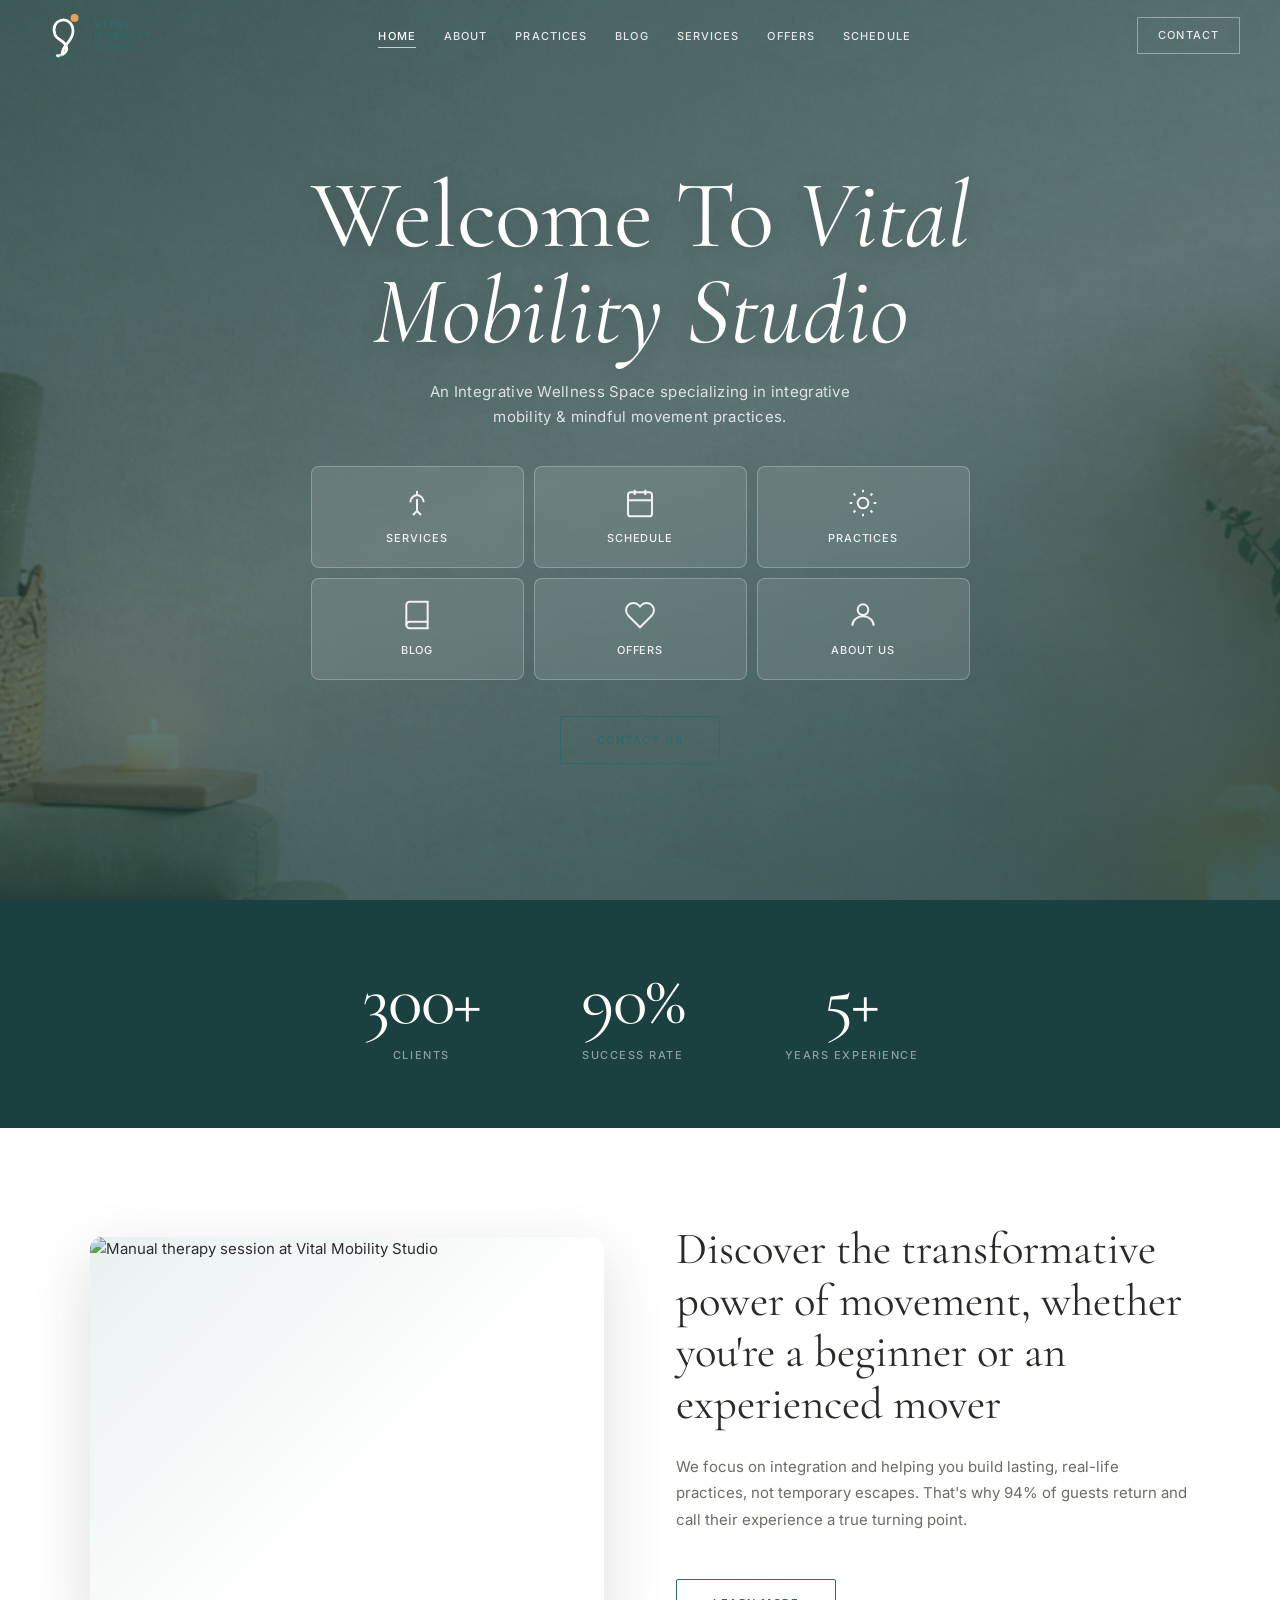
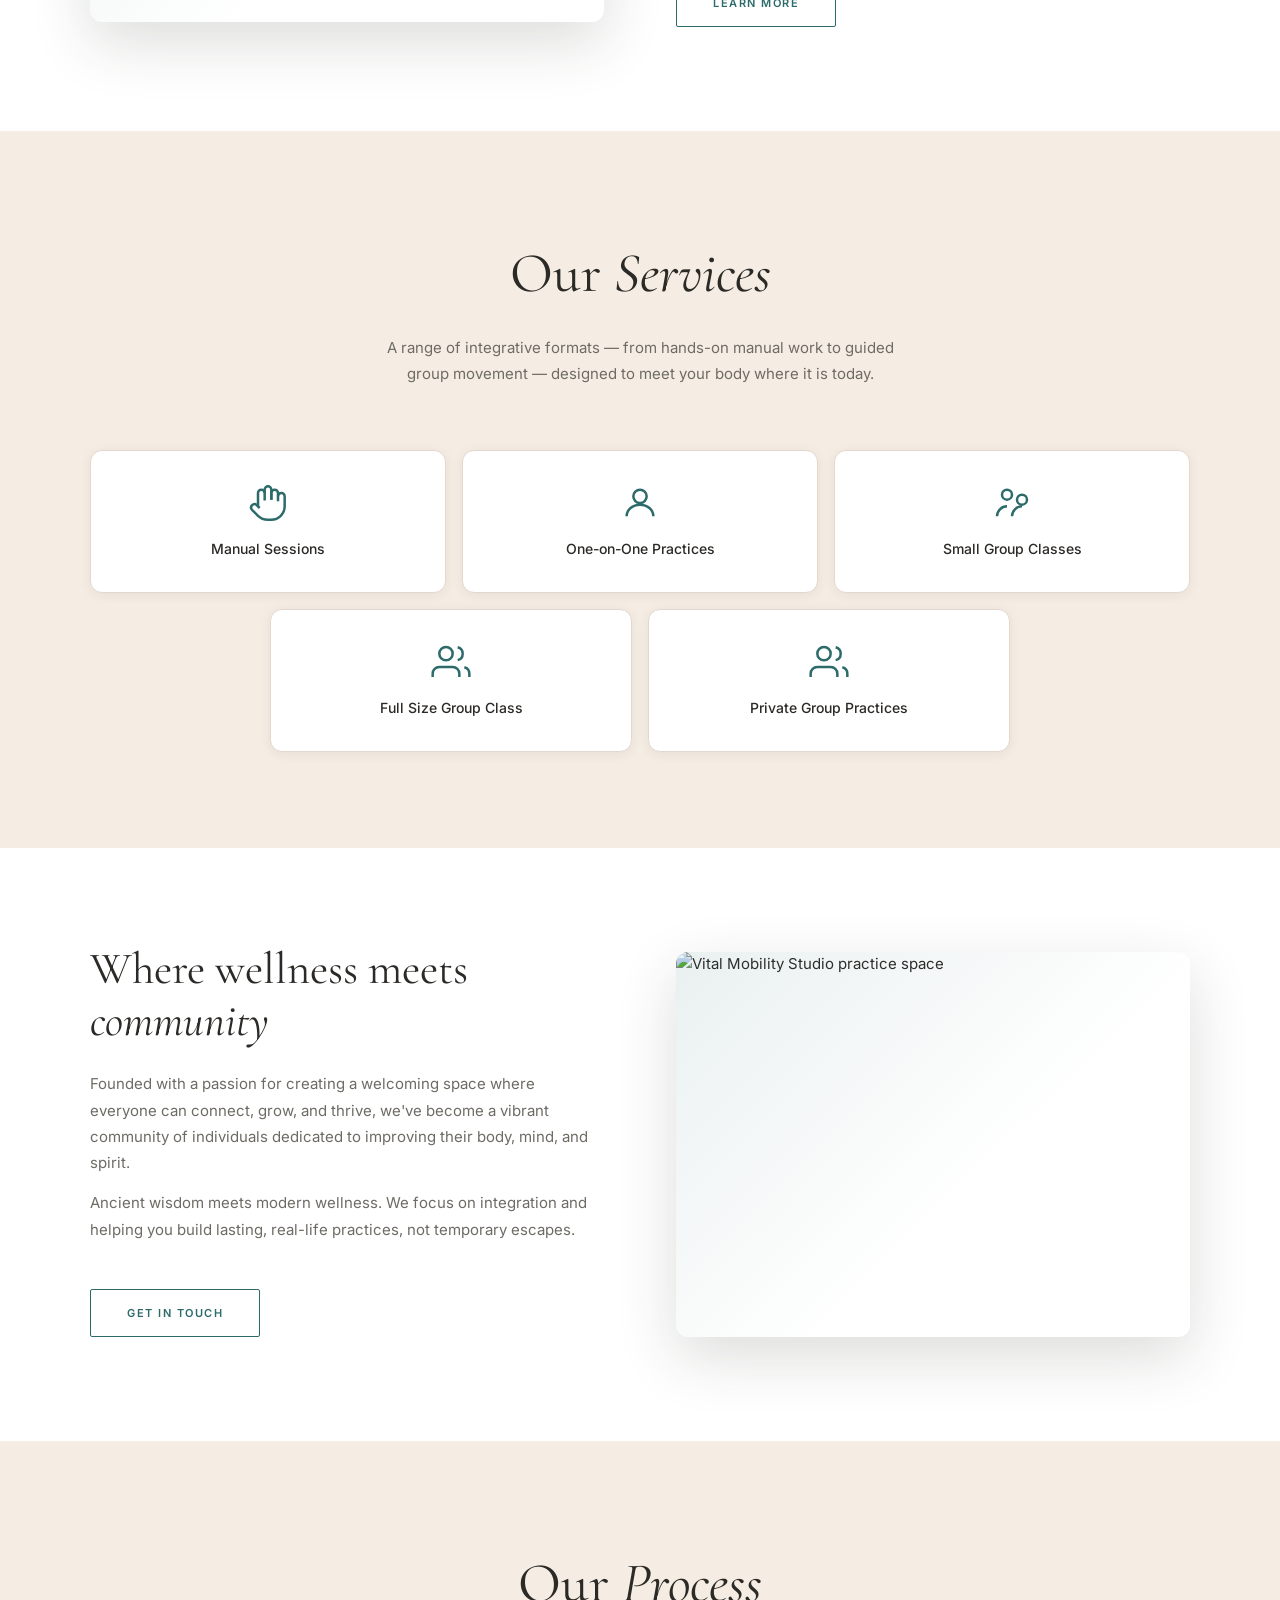
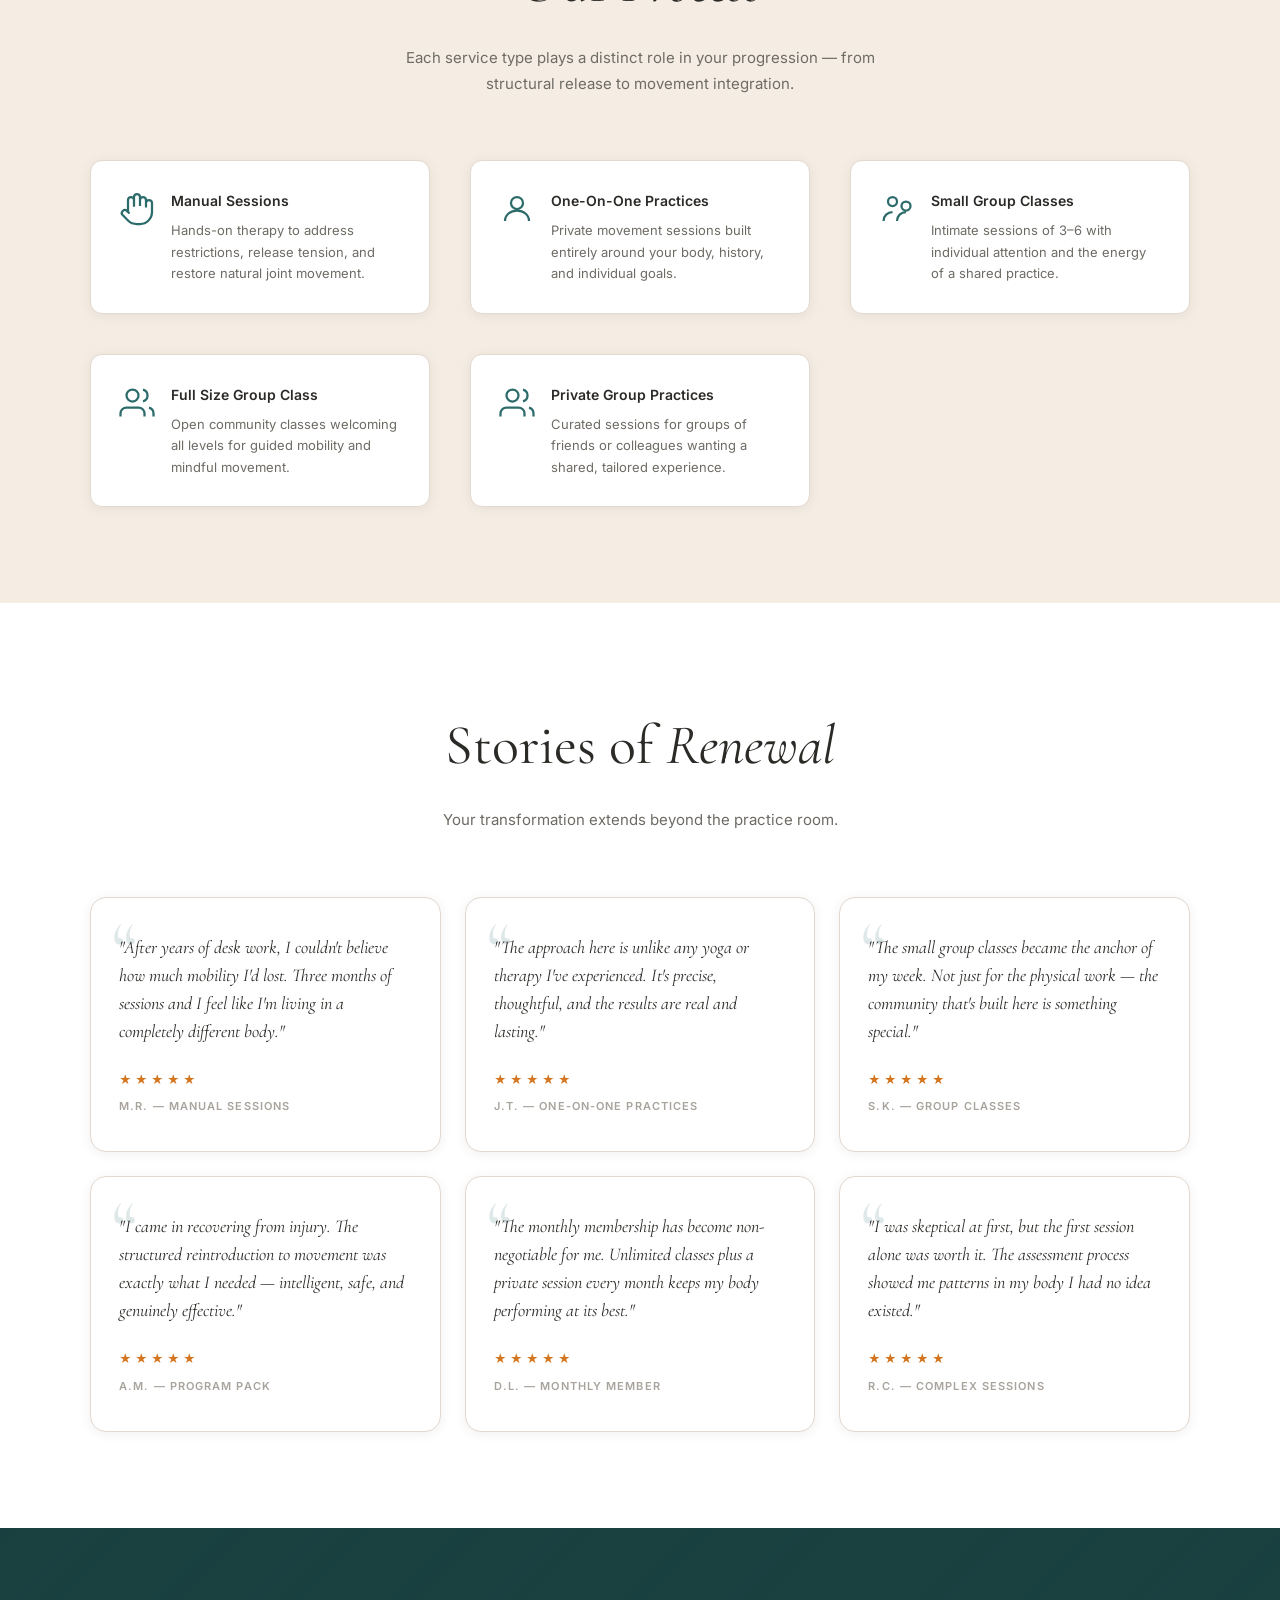
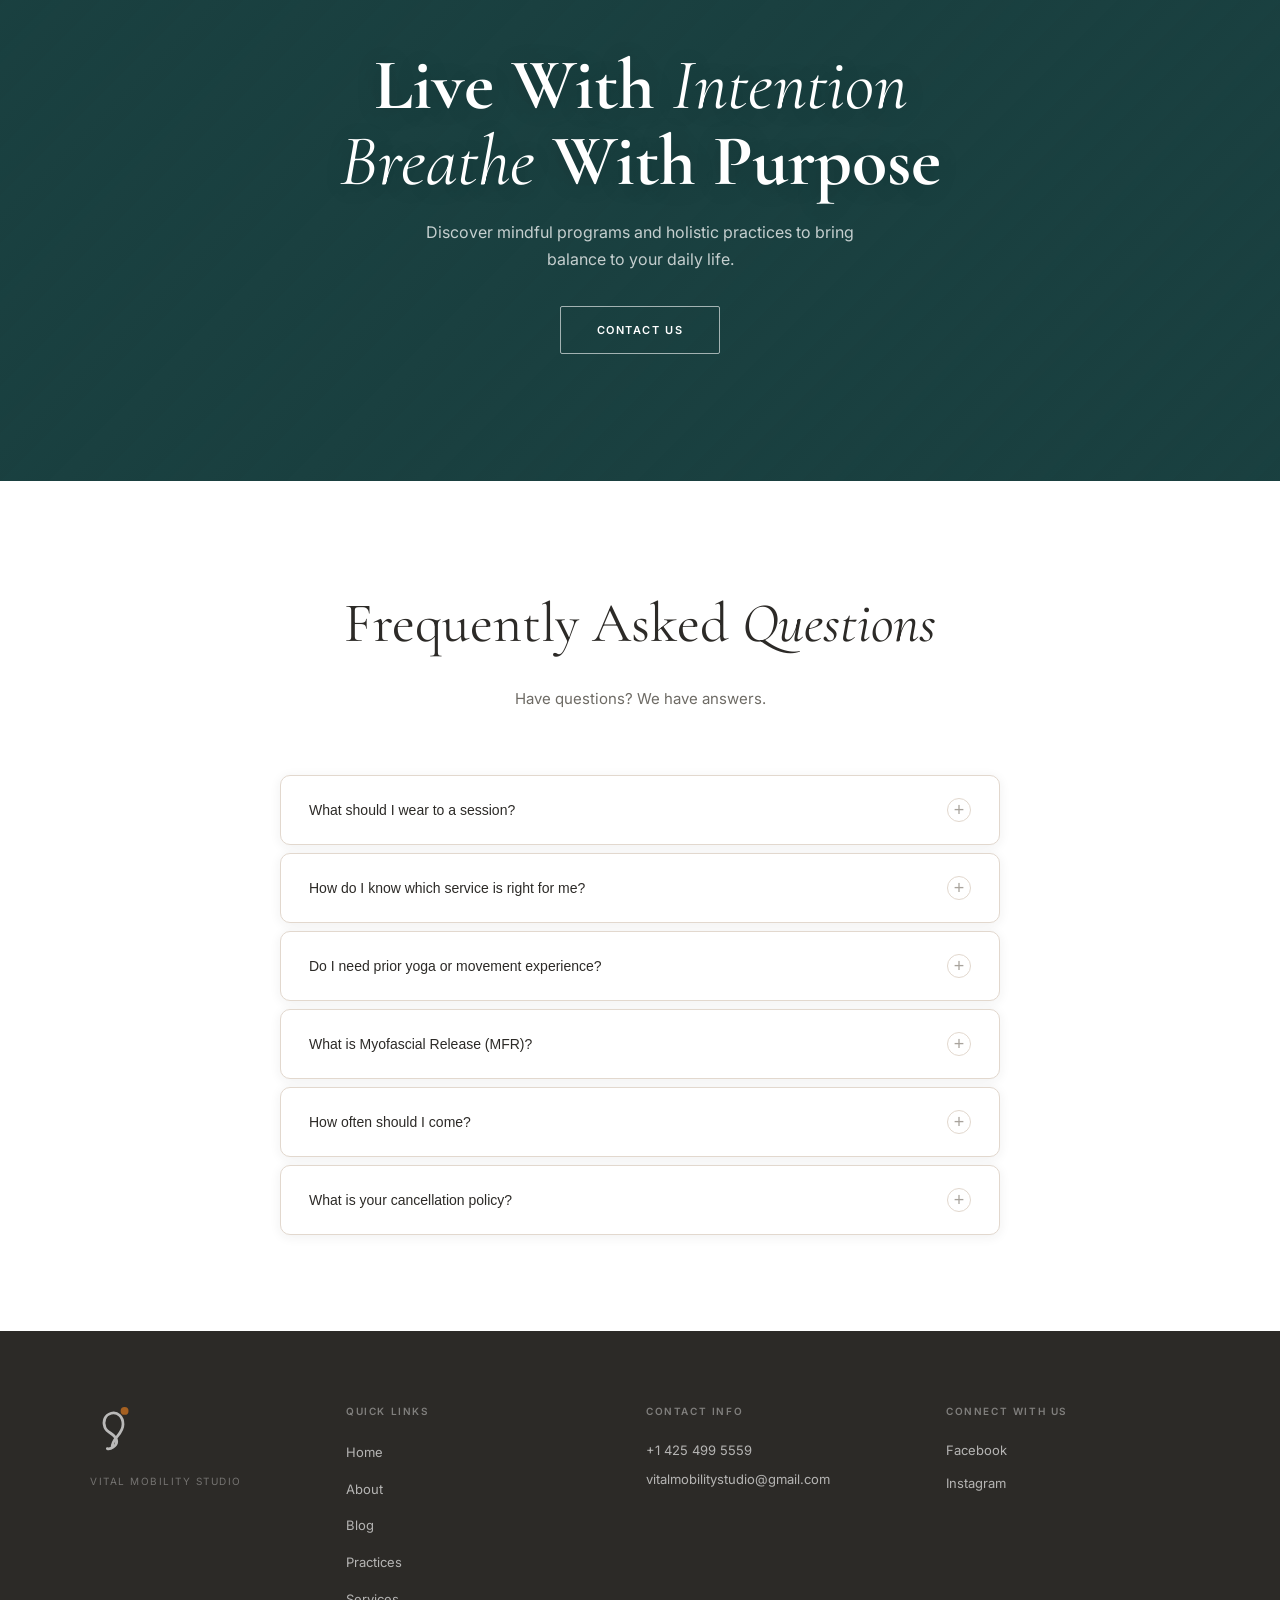
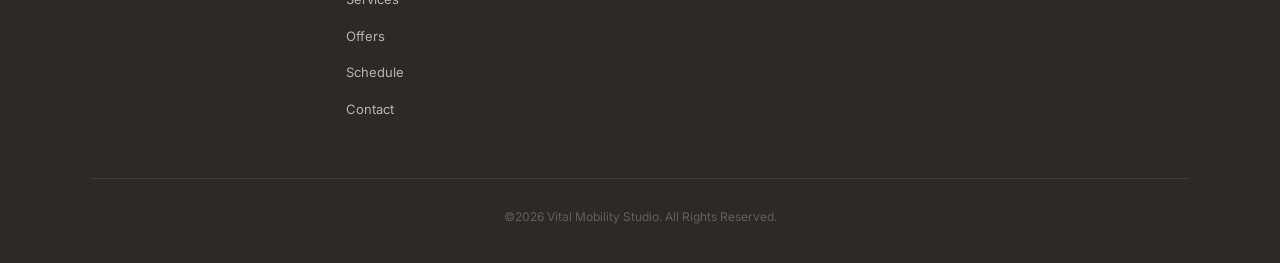
==== commit d6140fbf: "Use real logo and hero background from Wix site - Download logo.png (28KB) and hero-bg.png (2.1MB) t" ====
--- a/index.html
+++ b/index.html
@@ -53,7 +53,7 @@
 
   <!-- Hero -->
   <section class="hero">
-    <div class="hero-bg" style="background-image:url('https://images.unsplash.com/photo-1599901860904-17e6ed7083a0?auto=format&fit=crop&w=1600&q=80');"></div>
+    <div class="hero-bg" style="background-image:url('assets/hero-bg.png');"></div>
     <div class="hero-content">
       <h1>Welcome To <span class="serif-italic">Vital<br>Mobility Studio</span></h1>
       <p class="hero-sub">An Integrative Wellness Space specializing in integrative mobility &amp; mindful movement practices.</p>
--- a/css/style.css
+++ b/css/style.css
@@ -83,6 +83,14 @@
   flex-shrink: 0;
 }
 .nav-logo svg { width: 44px; height: 52px; }
+.nav-logo-img {
+  height: 48px;
+  width: auto;
+  transition: filter 0.4s;
+}
+.site-nav.nav-top .nav-logo-img {
+  filter: brightness(0) invert(1);
+}
 
 /* Logo text changes colour based on nav state */
 .nav-logo-text-wrap div { transition: color 0.4s; }
@@ -823,6 +831,7 @@
   border-bottom: 1px solid rgba(255,255,255,0.08);
 }
 .footer-logo svg { width: 44px; height: 52px; opacity: 0.9; }
+.footer-logo-img { height: 48px; width: auto; filter: brightness(0) invert(1); opacity: 0.85; }
 .footer-logo-text { font-size: 10px; letter-spacing: 0.15em; text-transform: uppercase; opacity: 0.4; margin-top: 10px; }
 .footer-col h4 { font-size: 10px; font-weight: 600; letter-spacing: 0.16em; text-transform: uppercase; color: rgba(255,255,255,0.4); margin-bottom: 20px; }
 .footer-col ul { list-style: none; display: flex; flex-direction: column; gap: 12px; }
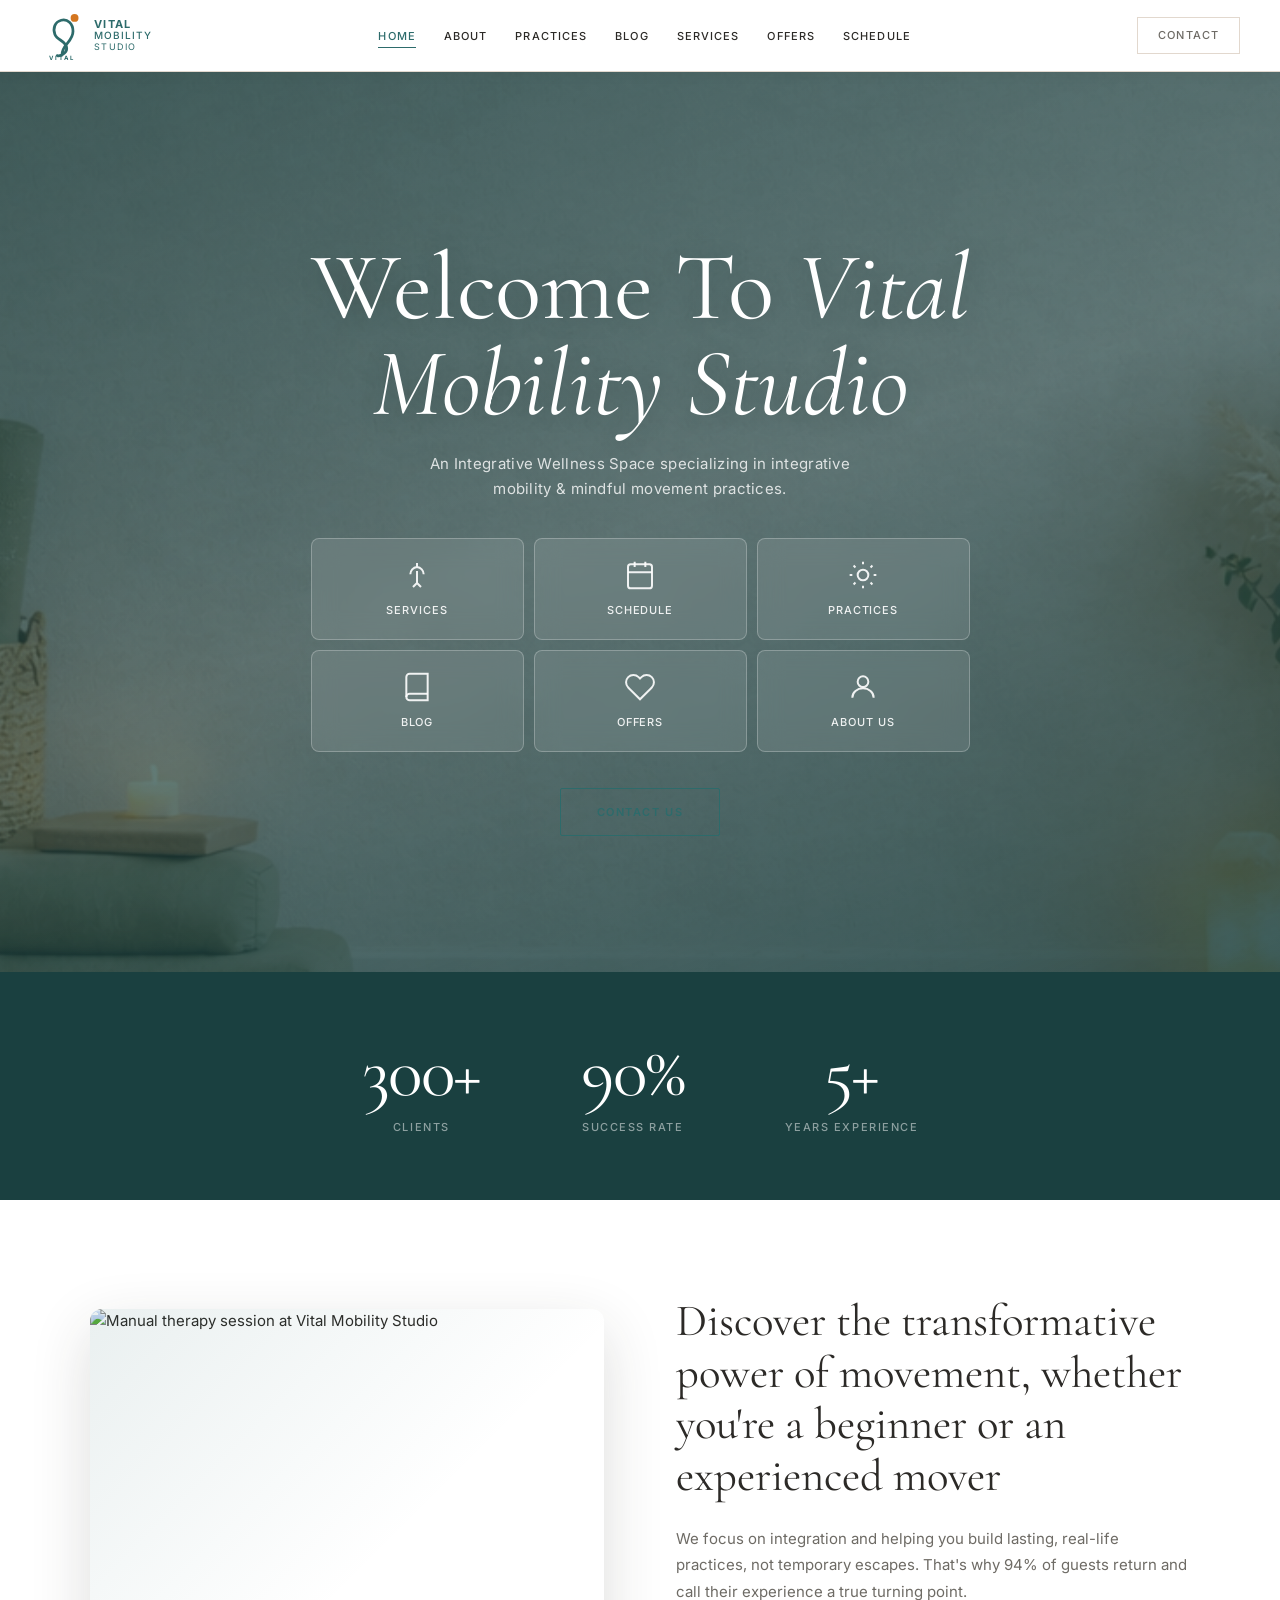
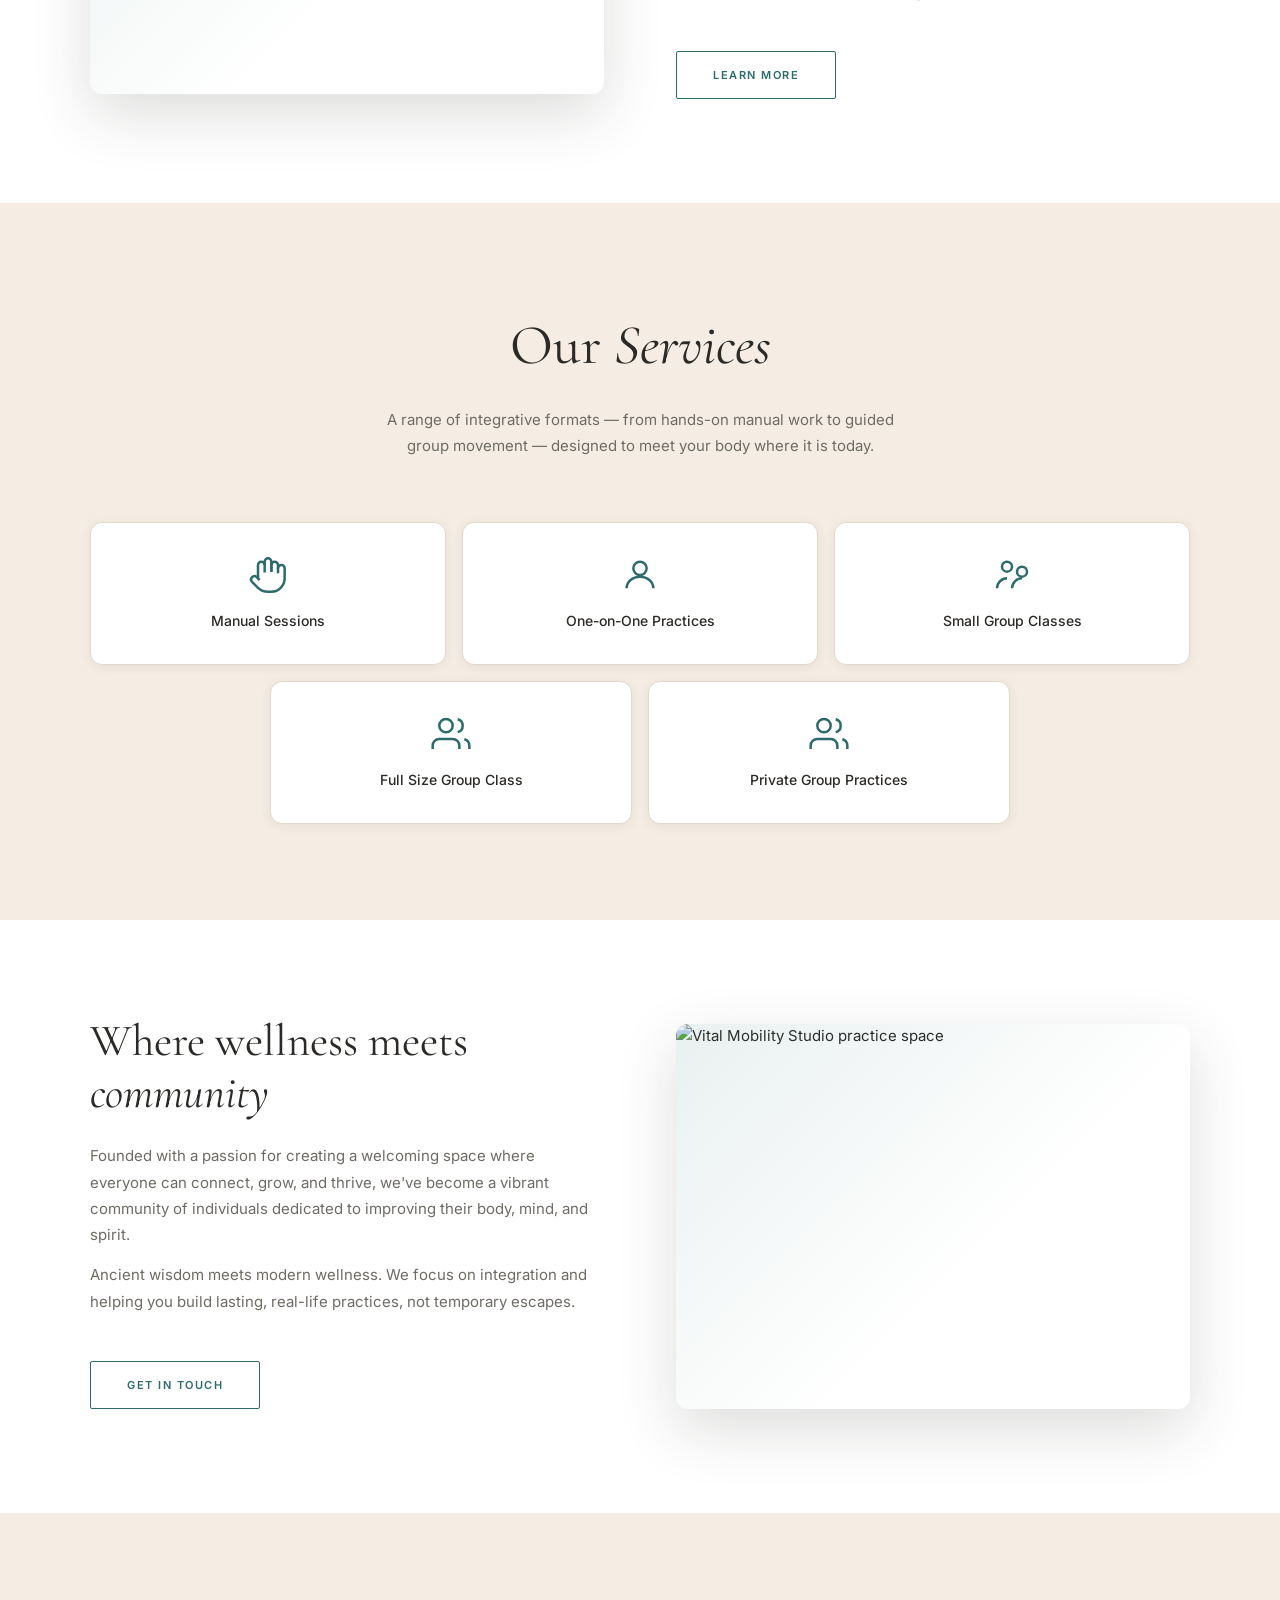
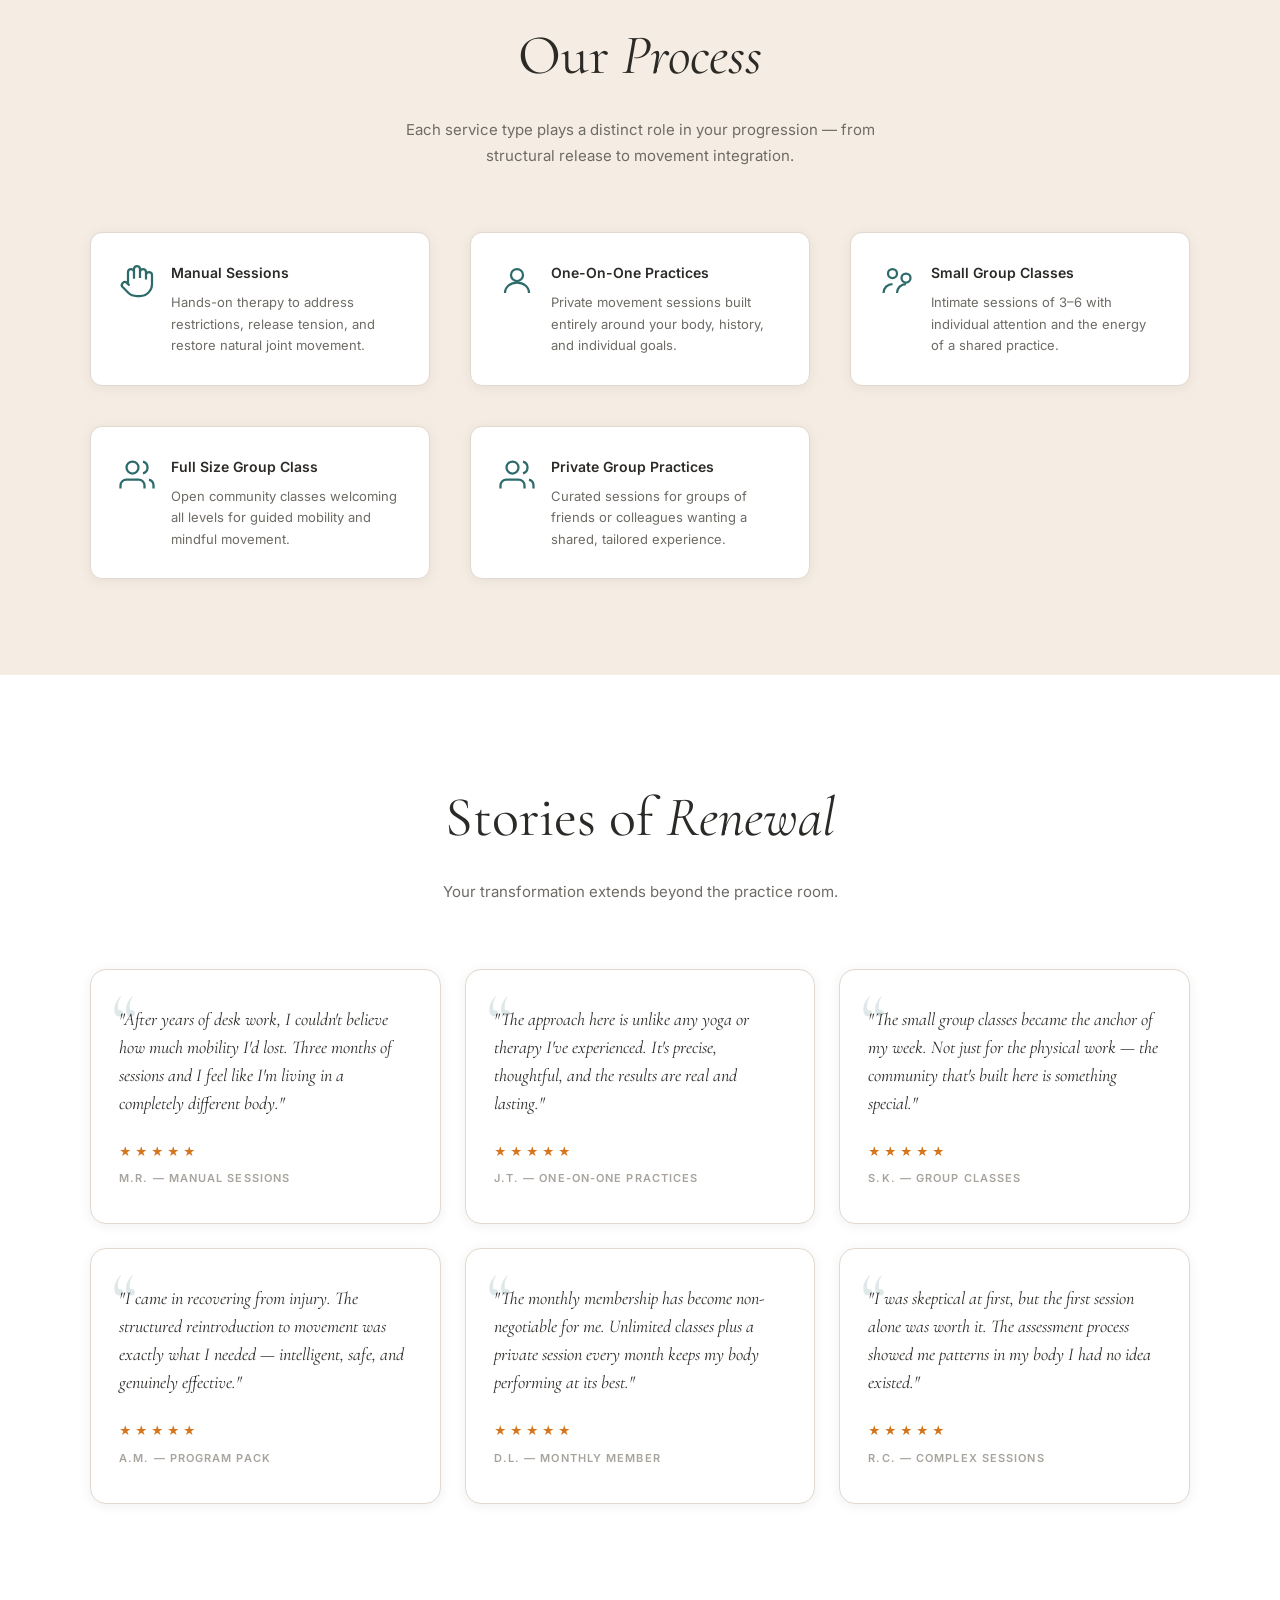
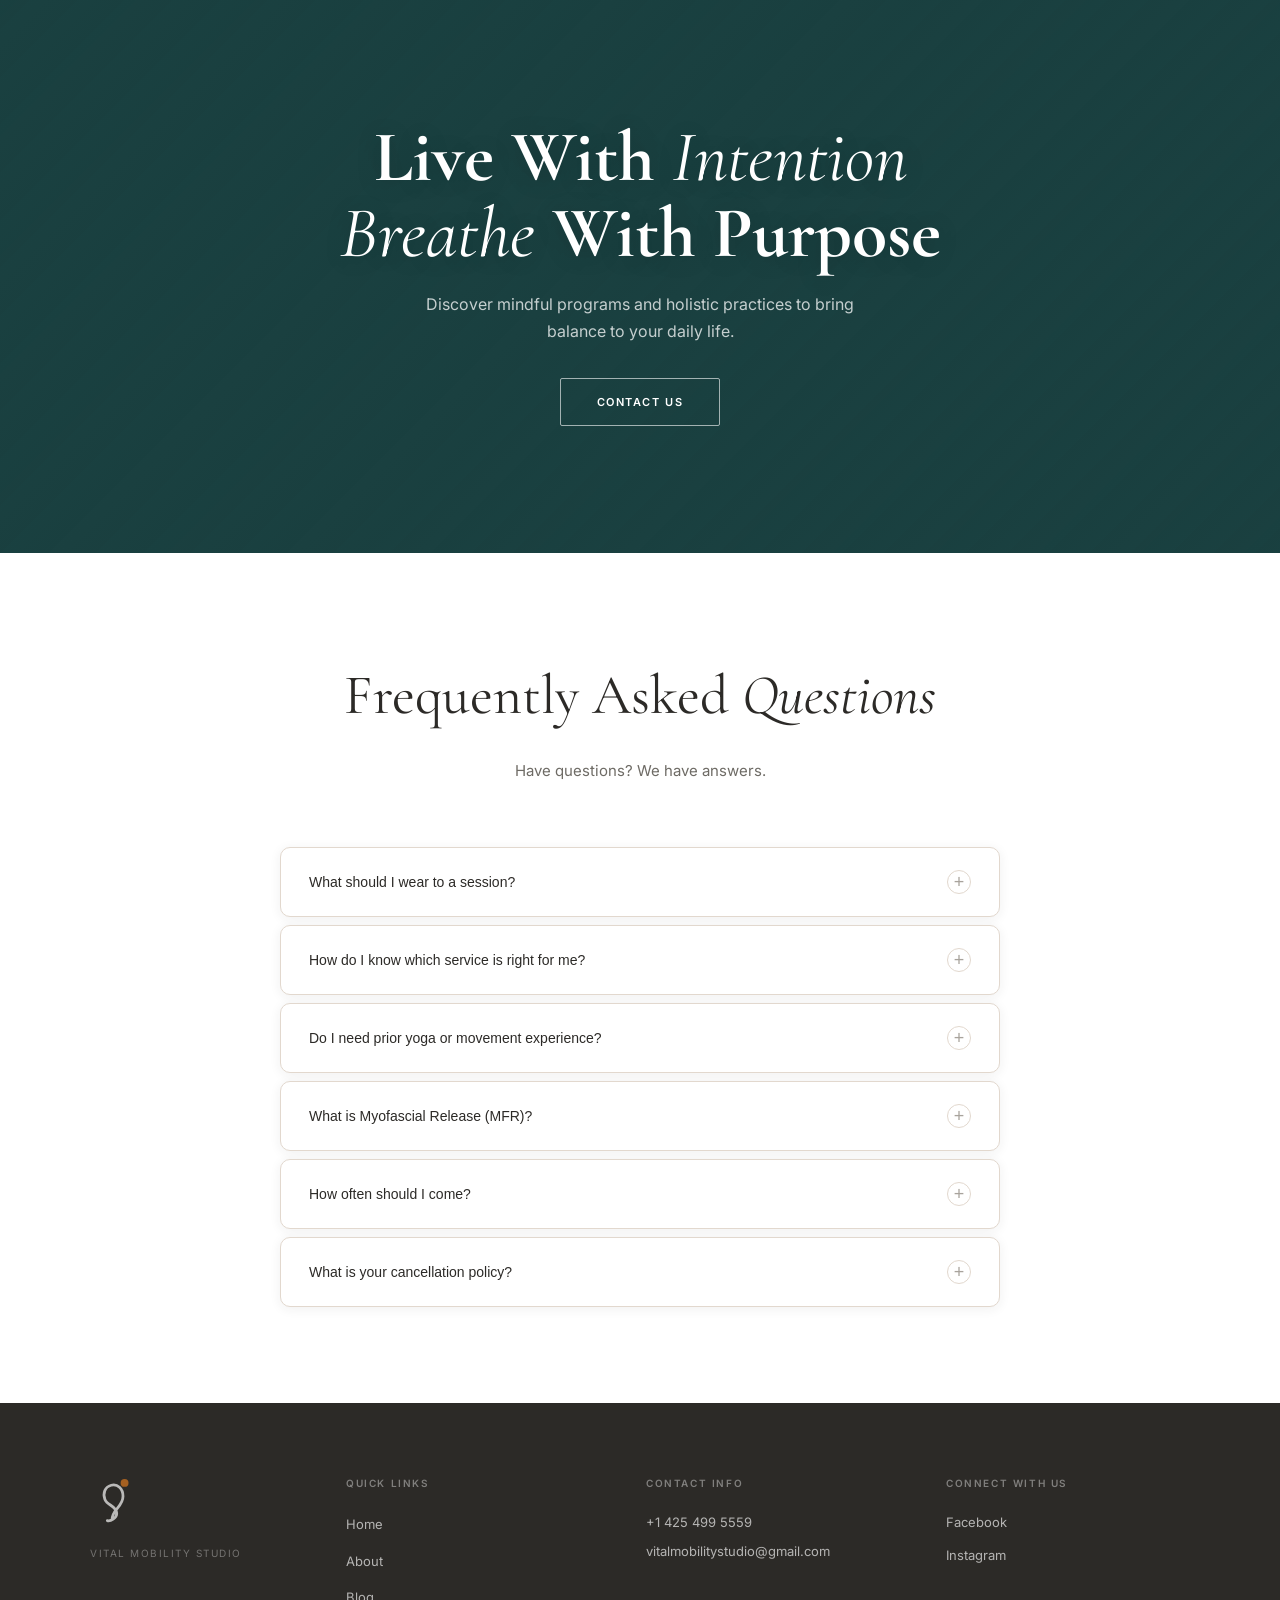
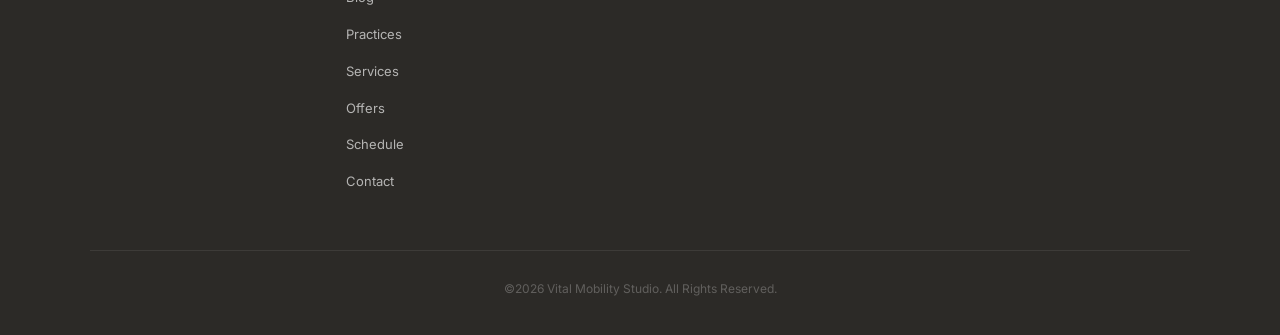
==== commit 49b785f9: "Fix logo sizing and always-visible nav - Logo constrained to 52px height with object-fit:contain - N" ====
--- a/index.html
+++ b/index.html
@@ -49,7 +49,7 @@
   </ul>
 </div>
 
-<main style="padding-top:0">
+<main>
 
   <!-- Hero -->
   <section class="hero">
--- a/css/style.css
+++ b/css/style.css
@@ -55,24 +55,9 @@
   display: flex;
   align-items: center;
   justify-content: space-between;
-  transition: background 0.4s var(--ease), box-shadow 0.4s var(--ease), border-color 0.4s var(--ease);
-  border-bottom: 1px solid transparent;
-}
-.site-nav.nav-top {
-  background: transparent;
-}
-.site-nav.nav-scrolled {
   background: rgba(255,255,255,0.97);
   backdrop-filter: blur(16px);
-  border-bottom-color: var(--border);
-  box-shadow: var(--shadow-sm);
-}
-
-/* Nav on non-hero pages (always opaque) */
-.nav-opaque {
-  background: rgba(255,255,255,0.97) !important;
-  backdrop-filter: blur(16px);
-  border-bottom-color: var(--border) !important;
+  border-bottom: 1px solid var(--border);
   box-shadow: var(--shadow-sm);
 }
 
@@ -84,19 +69,11 @@
 }
 .nav-logo svg { width: 44px; height: 52px; }
 .nav-logo-img {
-  height: 48px;
+  height: 52px;
   width: auto;
-  transition: filter 0.4s;
-}
-.site-nav.nav-top .nav-logo-img {
-  filter: brightness(0) invert(1);
-}
-
-/* Logo text changes colour based on nav state */
-.nav-logo-text-wrap div { transition: color 0.4s; }
-.site-nav.nav-top .nav-logo-text-wrap div { color: white !important; }
-.site-nav.nav-top .nav-logo svg path { stroke: white; }
-.site-nav.nav-top .nav-logo svg circle[fill="#d4761f"] { fill: #f0a050; }
+  object-fit: contain;
+}
+
 
 .nav-links {
   display: flex;
@@ -114,9 +91,6 @@
   padding: 4px 0;
   border-bottom: 1px solid transparent;
 }
-.site-nav.nav-top .nav-links a { color: rgba(255,255,255,0.85); }
-.site-nav.nav-top .nav-links a:hover,
-.site-nav.nav-top .nav-links a.active { color: white; border-bottom-color: rgba(255,255,255,0.7); }
 .nav-links a:hover,
 .nav-links a.active { color: var(--teal); border-bottom-color: var(--teal); }
 
@@ -130,8 +104,6 @@
   border: 1px solid var(--border);
   transition: all 0.25s;
 }
-.site-nav.nav-top .nav-contact-btn { color: rgba(255,255,255,0.85); border-color: rgba(255,255,255,0.4); }
-.site-nav.nav-top .nav-contact-btn:hover { background: rgba(255,255,255,0.15); color: white; border-color: rgba(255,255,255,0.7); }
 .nav-contact-btn:hover { border-color: var(--teal); color: var(--teal); }
 
 .nav-toggle {
@@ -144,7 +116,6 @@
   border: none;
 }
 .nav-toggle span { display: block; width: 22px; height: 2px; background: var(--text); transition: all 0.3s; }
-.site-nav.nav-top .nav-toggle span { background: white; }
 
 .mobile-menu {
   display: none;
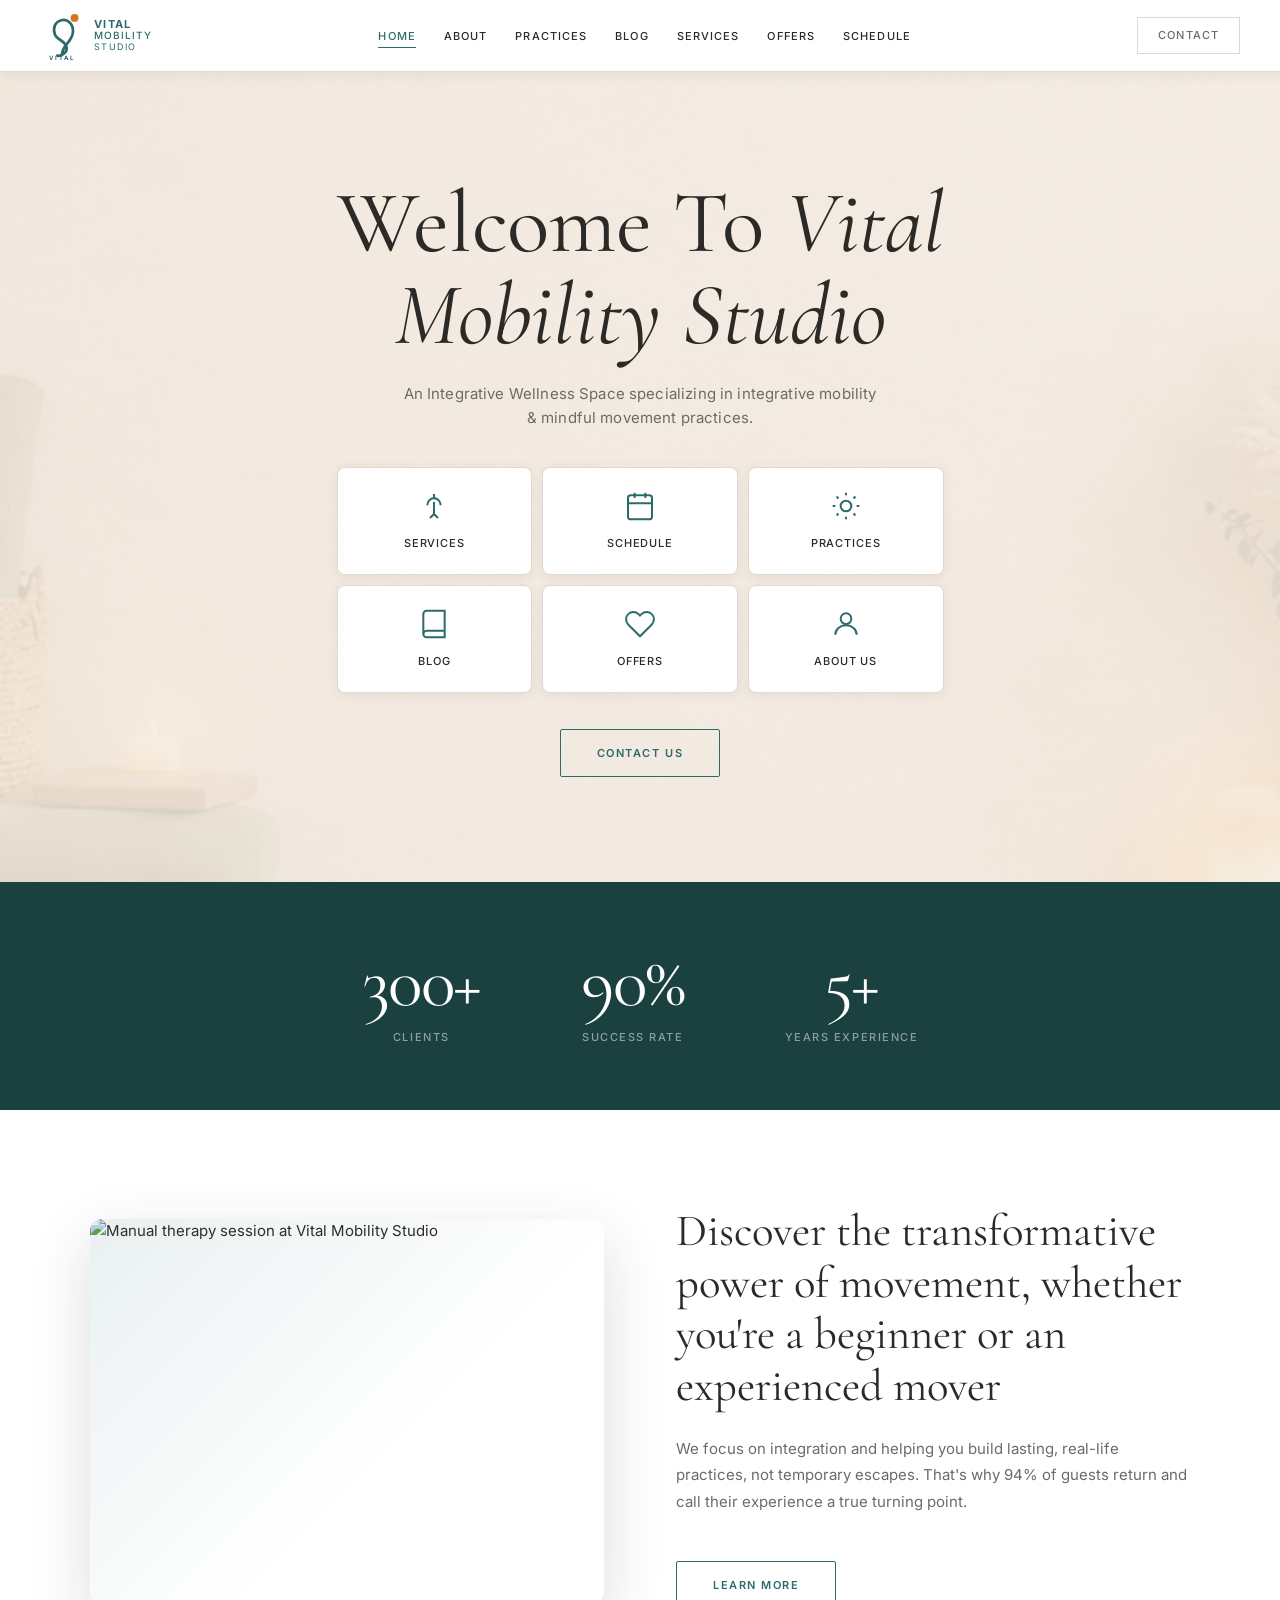
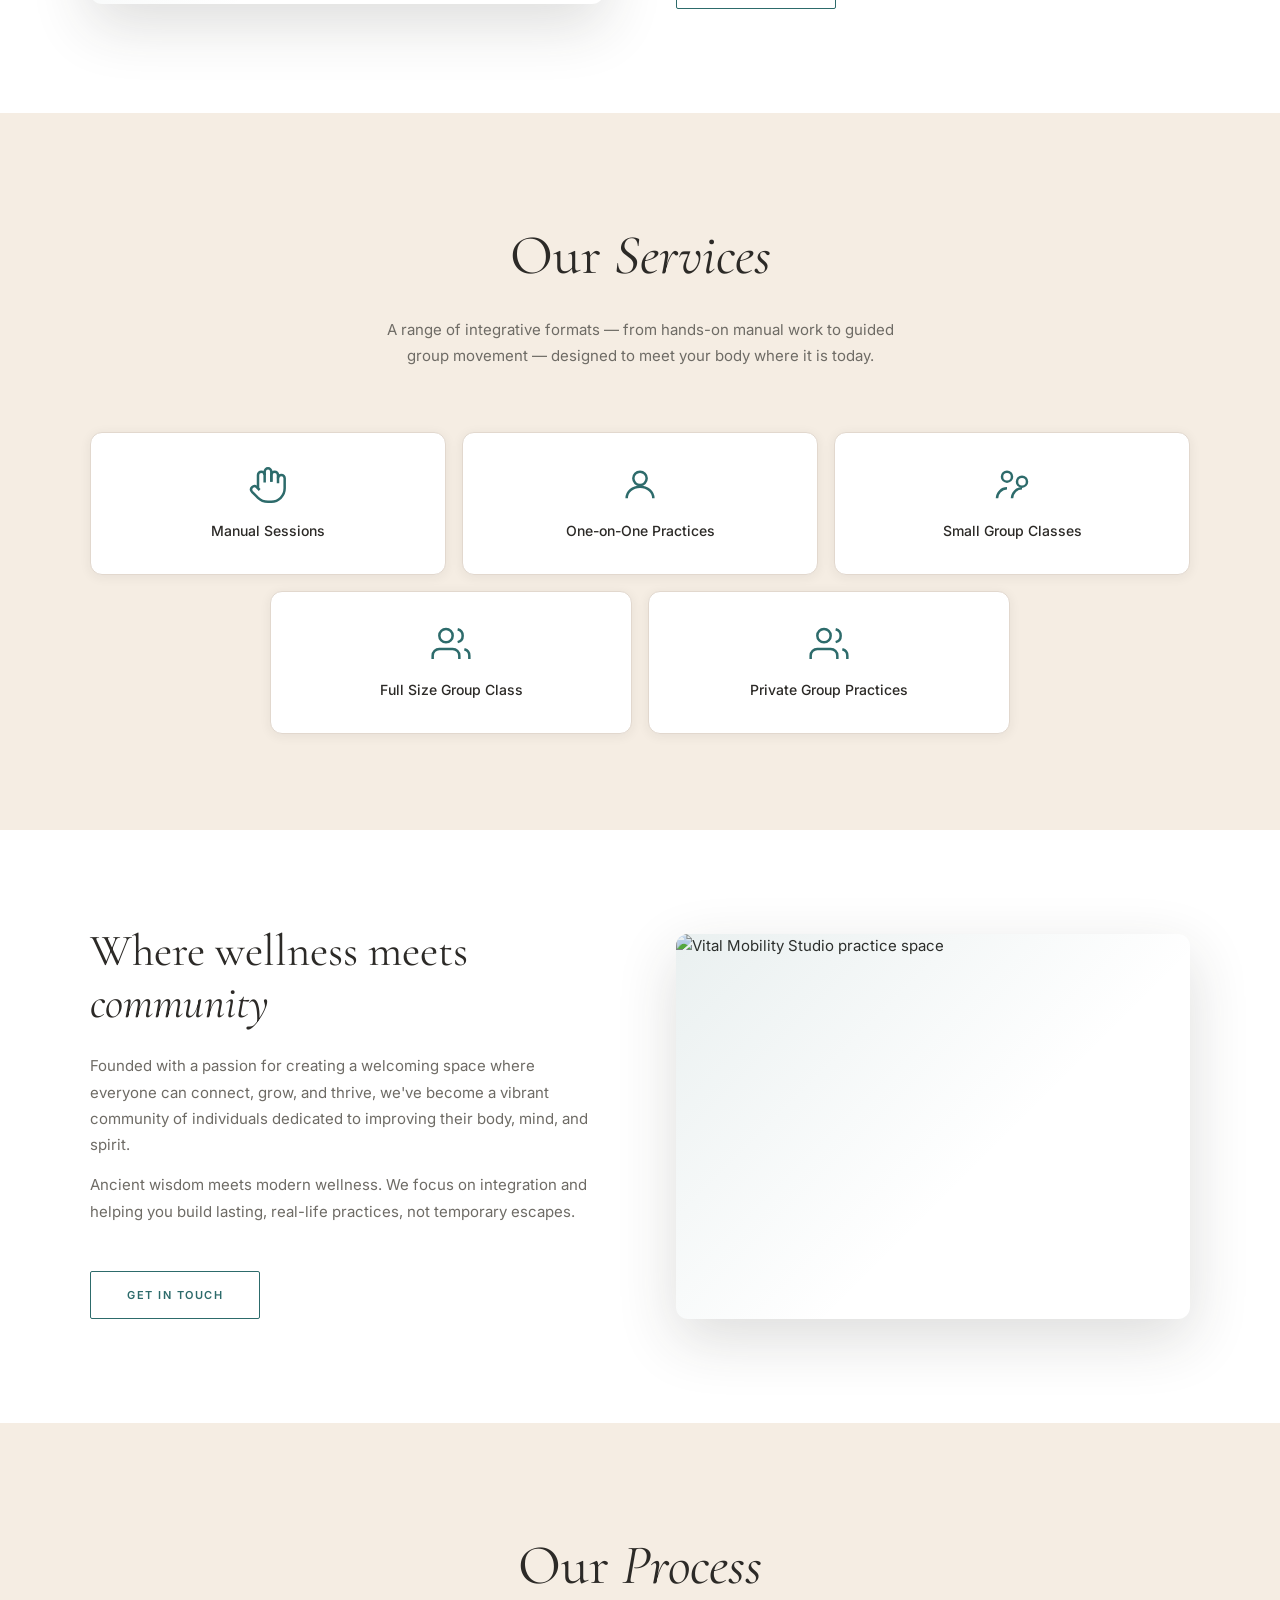
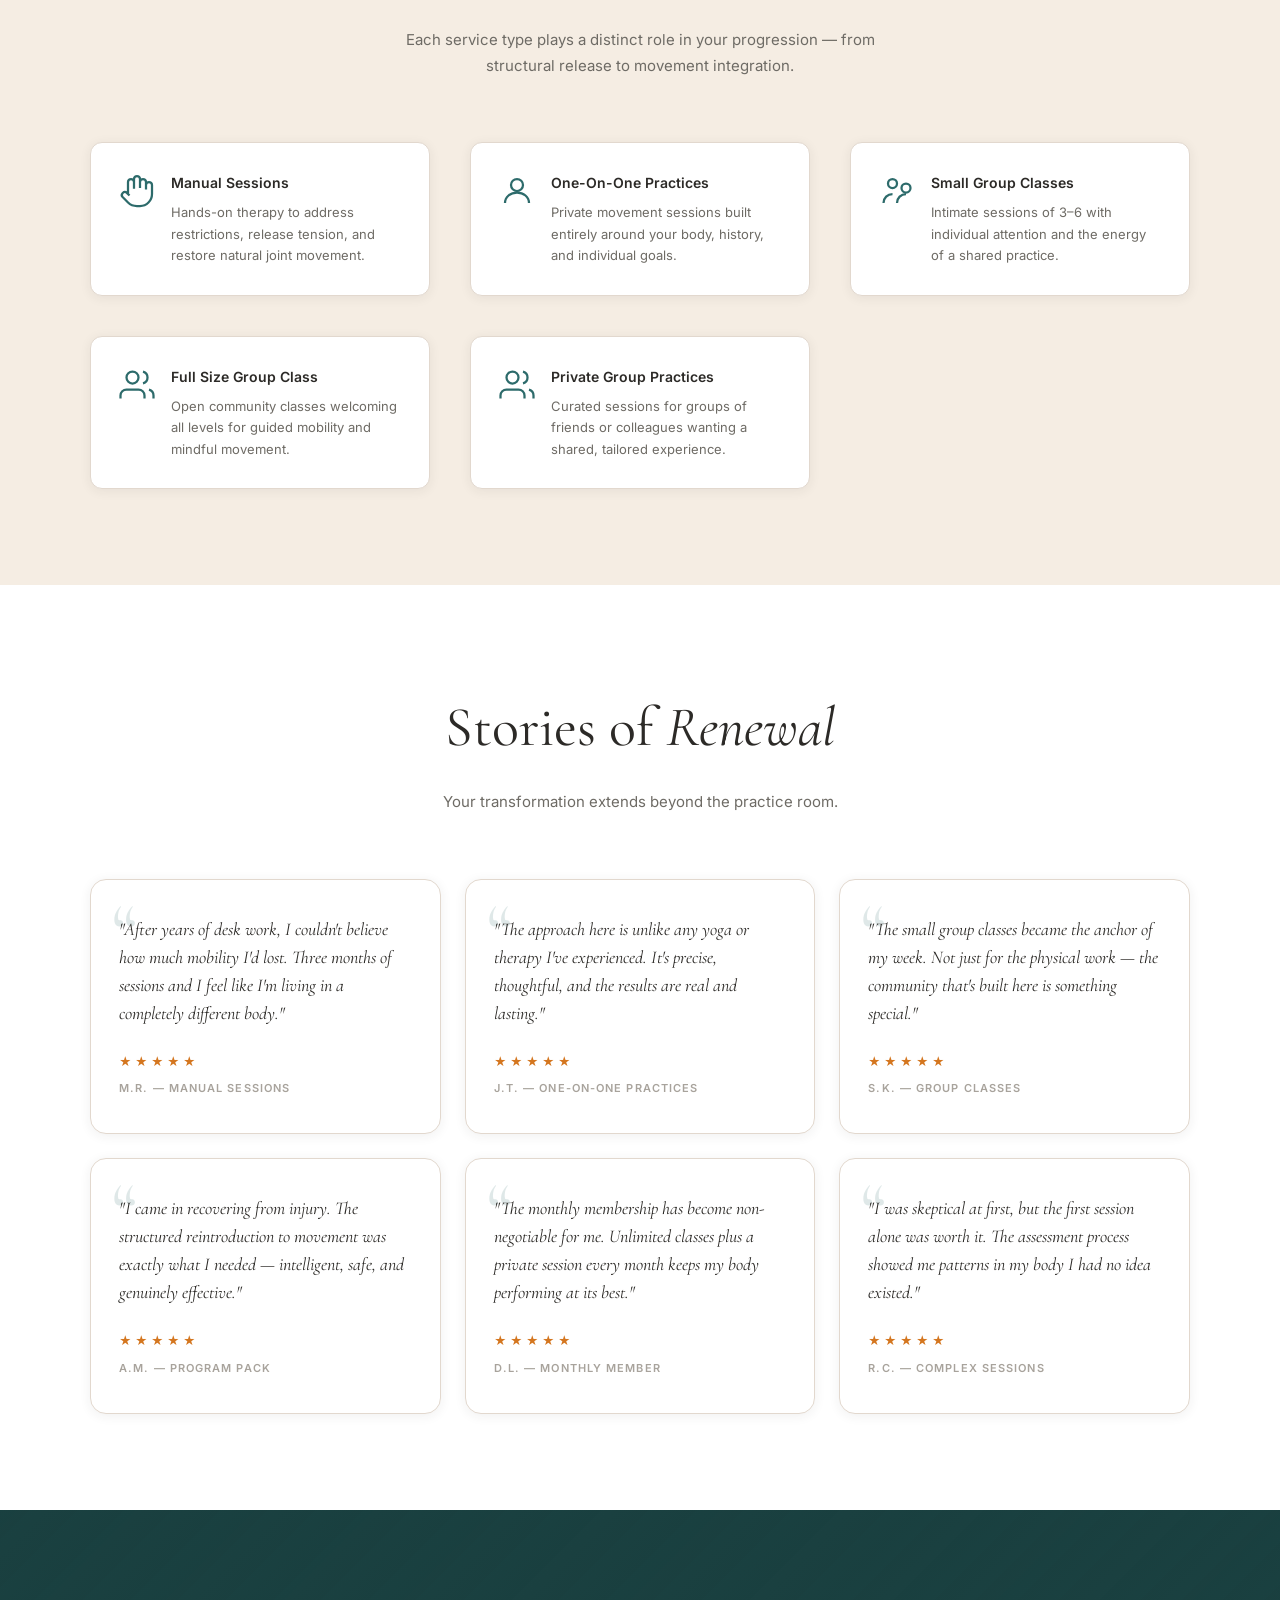
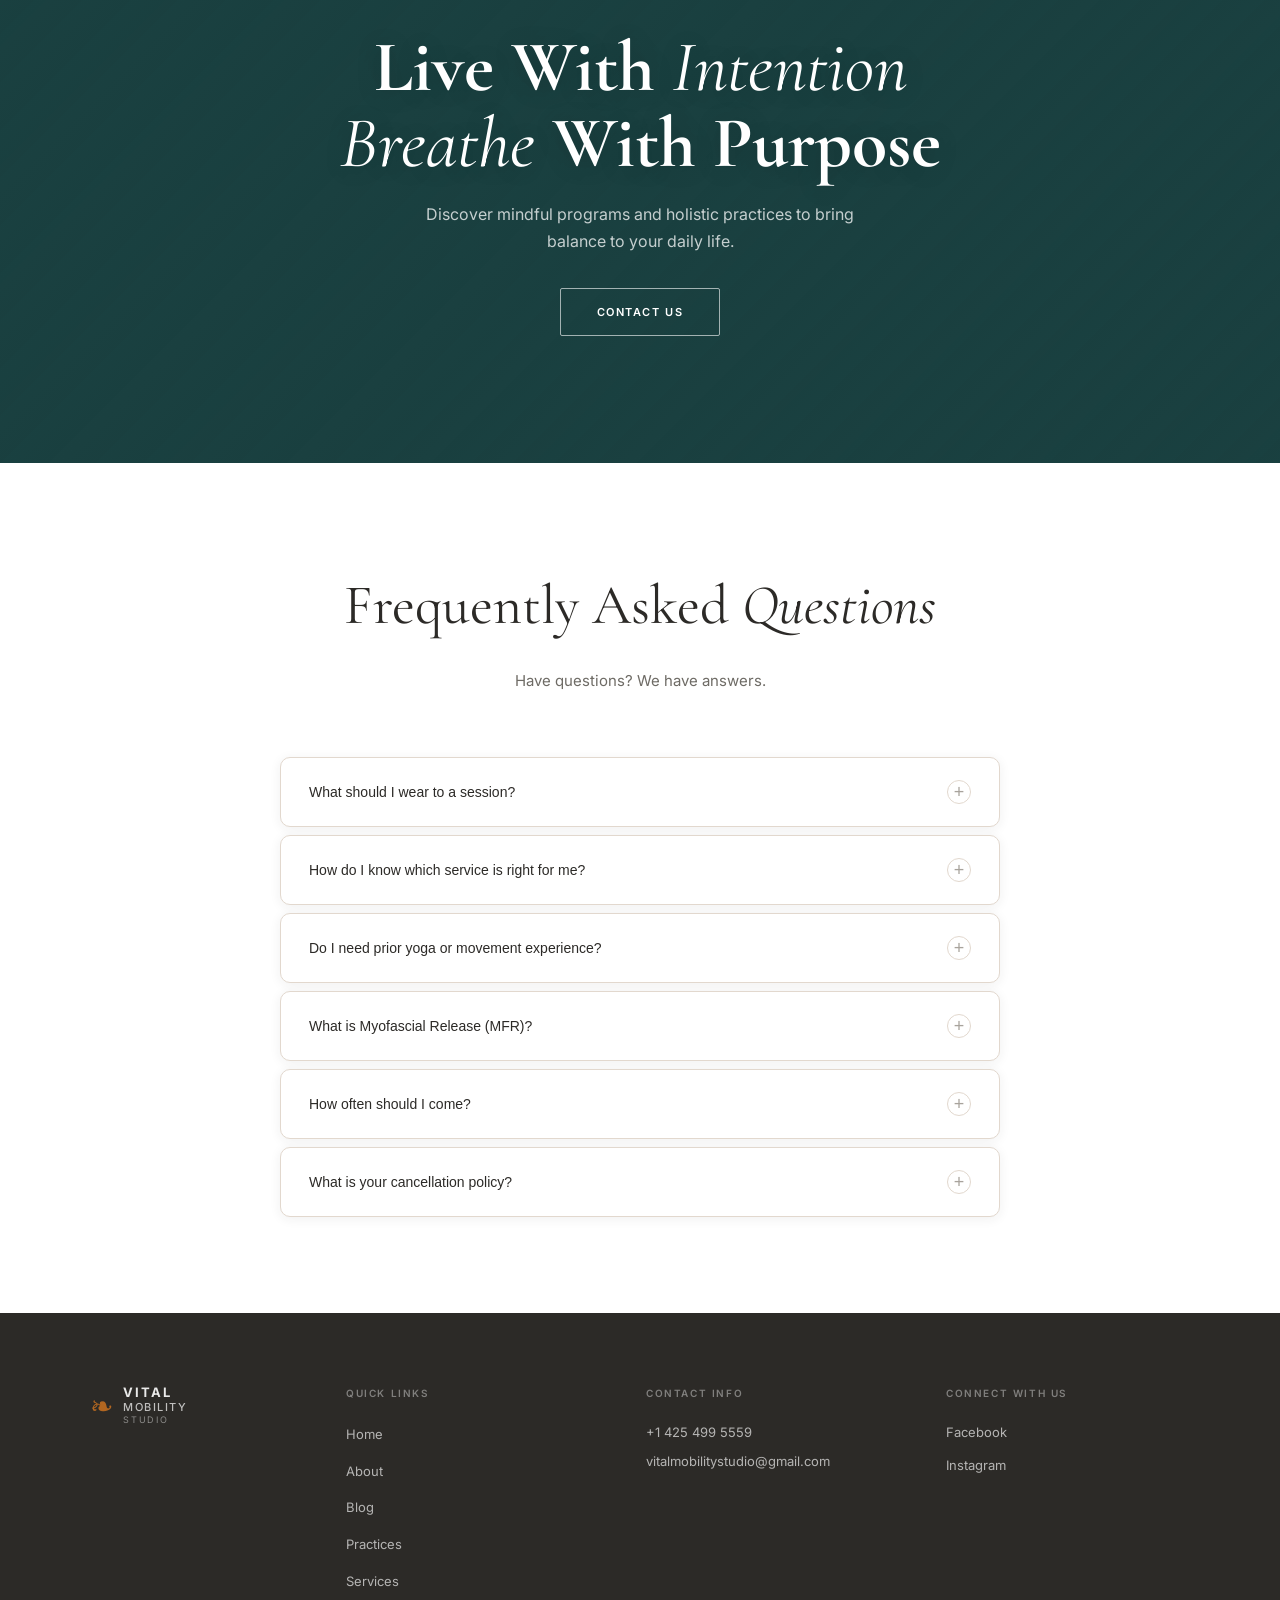
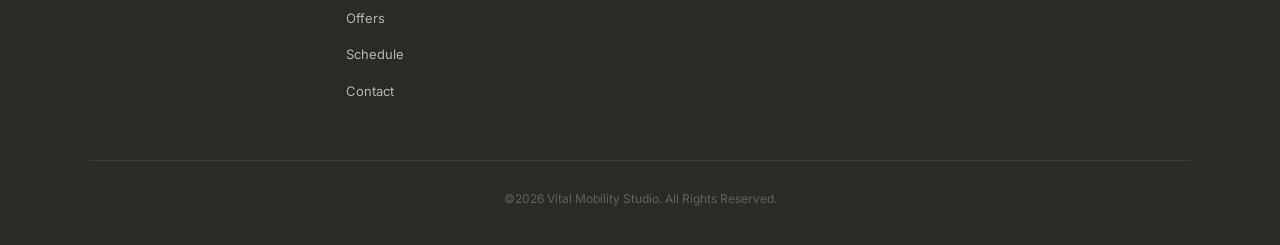
==== commit aa162564: "Fix logo across all pages, restore original light hero aesthetic Logo: - Nav: real logo PNG (white b" ====
--- a/index.html
+++ b/index.html
@@ -316,11 +316,14 @@
 <footer class="site-footer">
   <div class="footer-grid">
     <div class="footer-logo">
-      <svg viewBox="0 0 56 64" fill="none" xmlns="http://www.w3.org/2000/svg">
-        <circle cx="44" cy="9" r="5" fill="#d4761f" opacity="0.8"/>
-        <path d="M28 56 C28 42 42 40 42 26 C42 16 35 10 27 12 C19 14 16 22 19 30 C22 38 34 38 34 48 C34 54 26 58 22 57" stroke="rgba(255,255,255,0.75)" stroke-width="3.5" stroke-linecap="round" fill="none"/>
-      </svg>
-      <div class="footer-logo-text">Vital Mobility Studio</div>
+      <div class="footer-logo-name">
+        <span class="footer-logo-mark">&#x2767;</span>
+        <div>
+          <div class="footer-brand-vital">VITAL</div>
+          <div class="footer-brand-mobility">MOBILITY</div>
+          <div class="footer-brand-studio">STUDIO</div>
+        </div>
+      </div>
     </div>
     <div class="footer-col">
       <h4>Quick Links</h4>
--- a/css/style.css
+++ b/css/style.css
@@ -69,9 +69,10 @@
 }
 .nav-logo svg { width: 44px; height: 52px; }
 .nav-logo-img {
-  height: 52px;
+  height: 56px;
   width: auto;
   object-fit: contain;
+  display: block;
 }
 
 
@@ -137,37 +138,26 @@
 
 /* ── Hero ───────────────────────────────────────────── */
 .hero {
-  min-height: 100vh;
+  min-height: 90vh;
   display: flex;
   flex-direction: column;
   align-items: center;
   justify-content: center;
   text-align: center;
-  padding: 120px 40px 80px;
+  padding: 80px 40px 72px;
   position: relative;
   overflow: hidden;
-  background: var(--teal-dark);
+  background: var(--bg);
 }
 .hero-bg {
   position: absolute;
   inset: -20%;
   background-size: cover;
   background-position: center;
-  opacity: 0.45;
+  opacity: 0.13;
   will-change: transform;
 }
-.hero::after {
-  content: '';
-  position: absolute;
-  inset: 0;
-  background: linear-gradient(
-    160deg,
-    rgba(26,64,64,0.55) 0%,
-    rgba(26,64,64,0.25) 50%,
-    rgba(26,64,64,0.65) 100%
-  );
-  z-index: 0;
-}
+/* No dark overlay — keep it airy */
 .hero-content {
   position: relative;
   z-index: 1;
@@ -175,52 +165,44 @@
 }
 .hero h1 {
   font-family: 'Cormorant Garamond', serif;
-  font-size: clamp(48px, 8vw, 96px);
-  line-height: 1.0;
+  font-size: clamp(46px, 7vw, 88px);
+  line-height: 1.05;
   font-weight: 400;
-  color: white;
-  text-shadow: 0 2px 24px rgba(0,0,0,0.2);
+  color: var(--text);
 }
 .hero-sub {
   font-size: 15px;
-  color: rgba(255,255,255,0.8);
+  color: var(--text-light);
   margin-top: 20px;
   max-width: 480px;
   margin-left: auto;
   margin-right: auto;
-  letter-spacing: 0.02em;
+  letter-spacing: 0.01em;
 }
 
 /* ── Page hero (interior) ───────────────────────────── */
 .page-hero {
-  min-height: 56vh;
+  min-height: 46vh;
   display: flex;
   flex-direction: column;
   align-items: center;
   justify-content: center;
   text-align: center;
-  padding: 100px 40px 60px;
+  padding: 80px 40px 56px;
   position: relative;
   overflow: hidden;
-  background: var(--teal-dark);
-}
-.page-hero::after {
-  content: '';
-  position: absolute;
-  inset: 0;
-  background: linear-gradient(160deg, rgba(26,64,64,0.6) 0%, rgba(26,64,64,0.3) 60%, rgba(26,64,64,0.7) 100%);
-  z-index: 0;
+  background: var(--bg);
+  border-bottom: 1px solid var(--border);
 }
 .page-hero > * { position: relative; z-index: 1; }
 .page-hero h1 {
   font-family: 'Cormorant Garamond', serif;
-  font-size: clamp(40px, 6vw, 72px);
+  font-size: clamp(40px, 6vw, 68px);
   font-weight: 400;
-  color: white;
-  text-shadow: 0 2px 20px rgba(0,0,0,0.2);
+  color: var(--text);
 }
 .page-hero > p {
-  color: rgba(255,255,255,0.75);
+  color: var(--text-light);
   margin-top: 14px;
   font-size: 15px;
 }
@@ -229,7 +211,7 @@
   inset: -20%;
   background-size: cover;
   background-position: center;
-  opacity: 0.4;
+  opacity: 0.1;
   will-change: transform;
   z-index: 0;
 }
@@ -246,21 +228,21 @@
   display: flex;
   flex-direction: column;
   align-items: center;
-  gap: 10px;
-  padding: 20px 16px;
-  background: rgba(255,255,255,0.1);
-  backdrop-filter: blur(12px);
-  border: 1px solid rgba(255,255,255,0.25);
+  gap: 12px;
+  padding: 22px 16px;
+  background: white;
+  border: 1px solid var(--border);
   border-radius: 8px;
-  transition: background 0.25s, border-color 0.25s, transform 0.25s;
+  transition: border-color 0.25s, box-shadow 0.25s, transform 0.25s;
+  box-shadow: var(--shadow-sm);
 }
 .nav-grid a:hover {
-  background: rgba(255,255,255,0.2);
-  border-color: rgba(255,255,255,0.5);
+  border-color: var(--teal);
+  box-shadow: var(--shadow-md);
   transform: translateY(-2px);
 }
-.nav-grid svg { width: 32px; height: 32px; color: rgba(255,255,255,0.9); }
-.nav-grid span { font-size: 11px; font-weight: 500; letter-spacing: 0.08em; text-transform: uppercase; color: rgba(255,255,255,0.9); }
+.nav-grid svg { width: 32px; height: 32px; color: var(--teal); }
+.nav-grid span { font-size: 11px; font-weight: 500; letter-spacing: 0.08em; text-transform: uppercase; color: var(--text); }
 
 /* ── Sections ───────────────────────────────────────── */
 section { padding: 96px 40px; }
@@ -801,8 +783,38 @@
   padding-bottom: 56px;
   border-bottom: 1px solid rgba(255,255,255,0.08);
 }
-.footer-logo svg { width: 44px; height: 52px; opacity: 0.9; }
-.footer-logo-img { height: 48px; width: auto; filter: brightness(0) invert(1); opacity: 0.85; }
+.footer-logo-name {
+  display: flex;
+  align-items: center;
+  gap: 10px;
+}
+.footer-logo-mark {
+  font-size: 28px;
+  color: var(--orange);
+  opacity: 0.8;
+  line-height: 1;
+}
+.footer-brand-vital {
+  font-size: 13px;
+  font-weight: 700;
+  letter-spacing: 0.16em;
+  color: rgba(255,255,255,0.9);
+  line-height: 1.2;
+}
+.footer-brand-mobility {
+  font-size: 11px;
+  font-weight: 500;
+  letter-spacing: 0.14em;
+  color: rgba(255,255,255,0.7);
+  line-height: 1.2;
+}
+.footer-brand-studio {
+  font-size: 9px;
+  font-weight: 400;
+  letter-spacing: 0.2em;
+  color: rgba(255,255,255,0.45);
+  line-height: 1.4;
+}
 .footer-logo-text { font-size: 10px; letter-spacing: 0.15em; text-transform: uppercase; opacity: 0.4; margin-top: 10px; }
 .footer-col h4 { font-size: 10px; font-weight: 600; letter-spacing: 0.16em; text-transform: uppercase; color: rgba(255,255,255,0.4); margin-bottom: 20px; }
 .footer-col ul { list-style: none; display: flex; flex-direction: column; gap: 12px; }
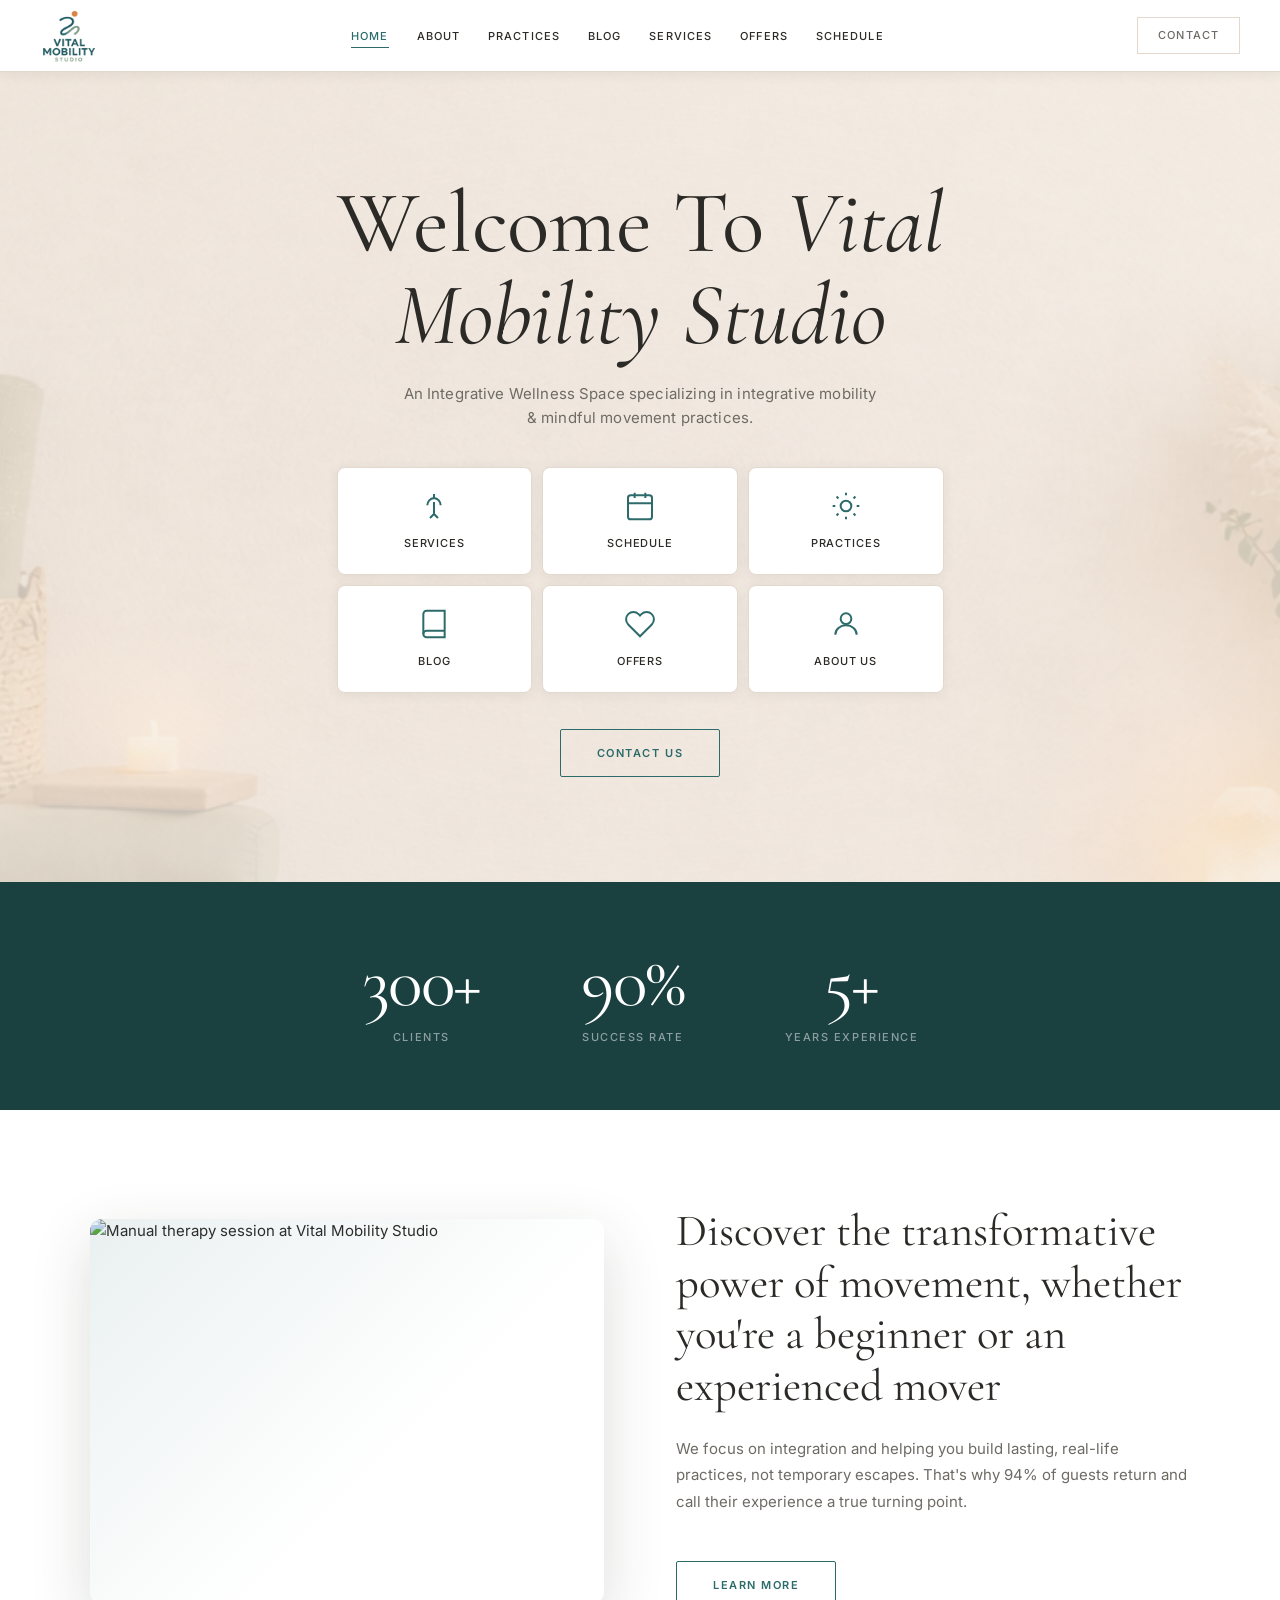
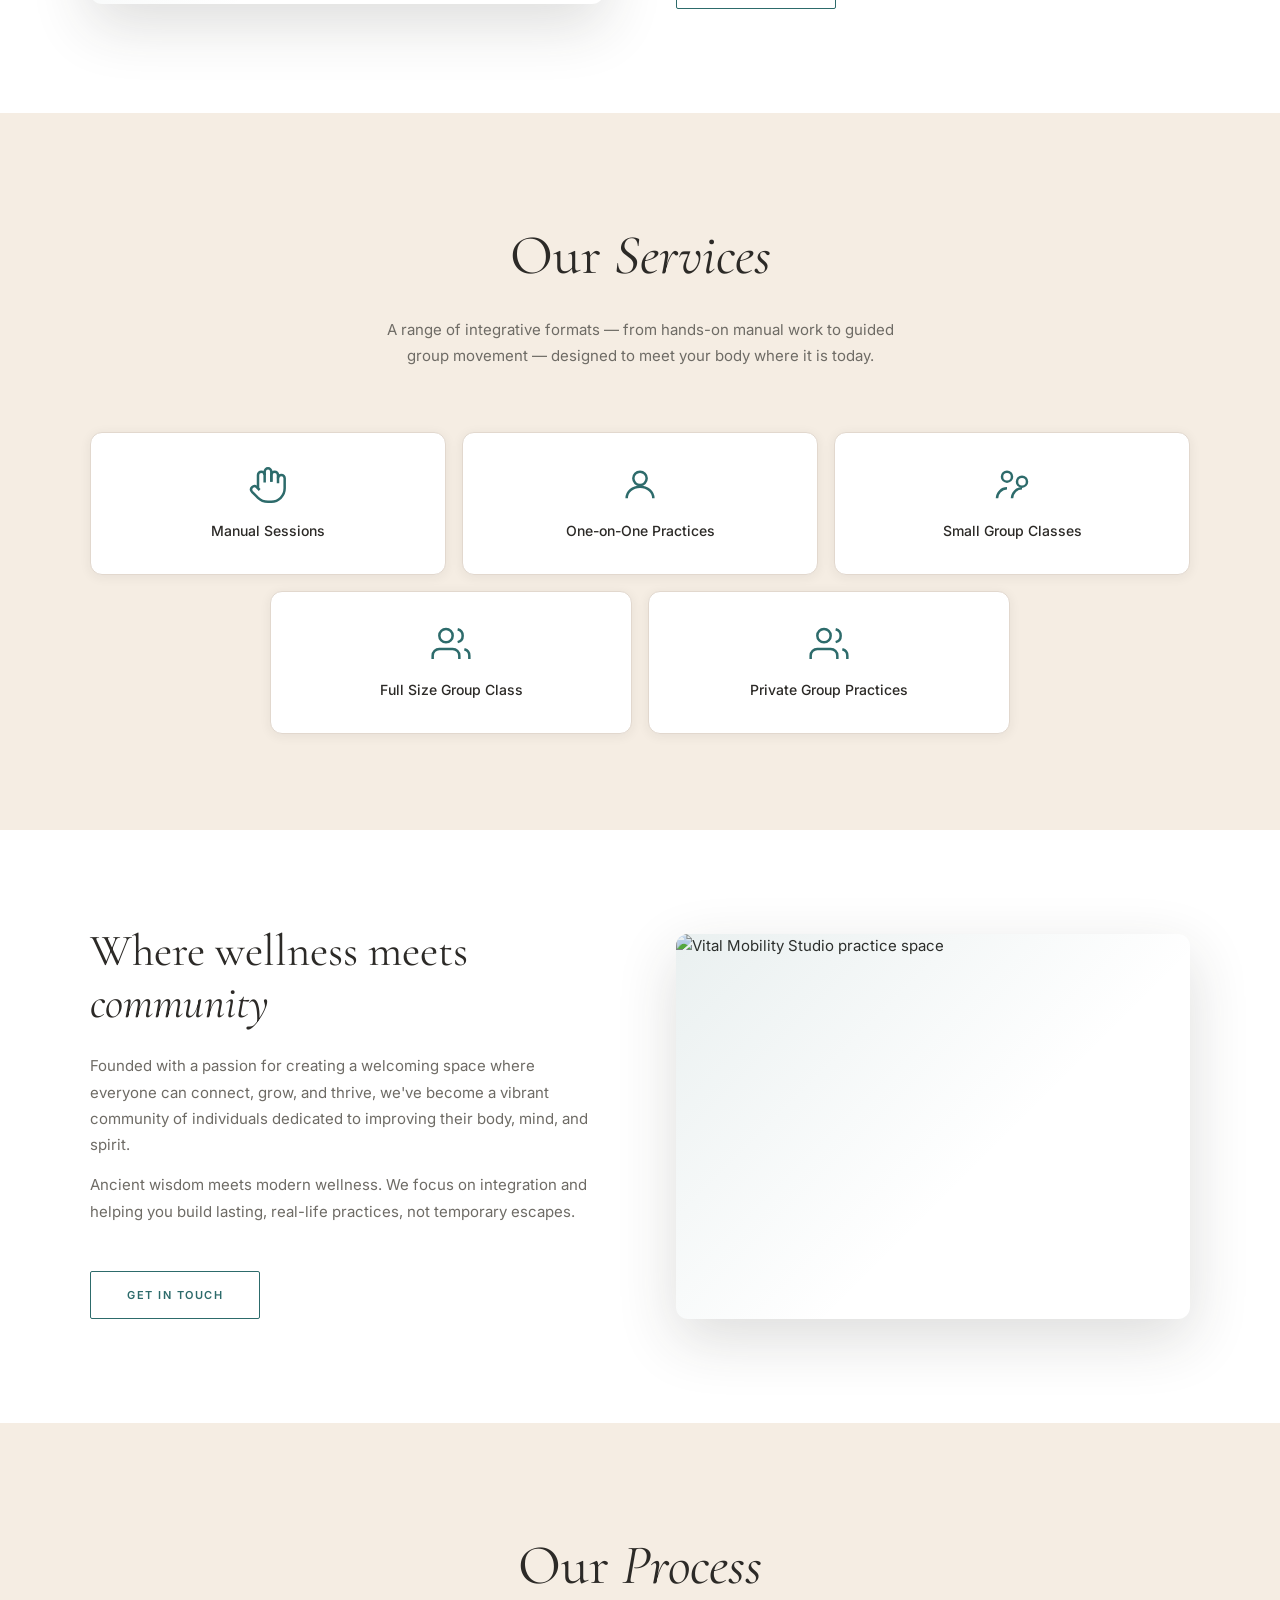
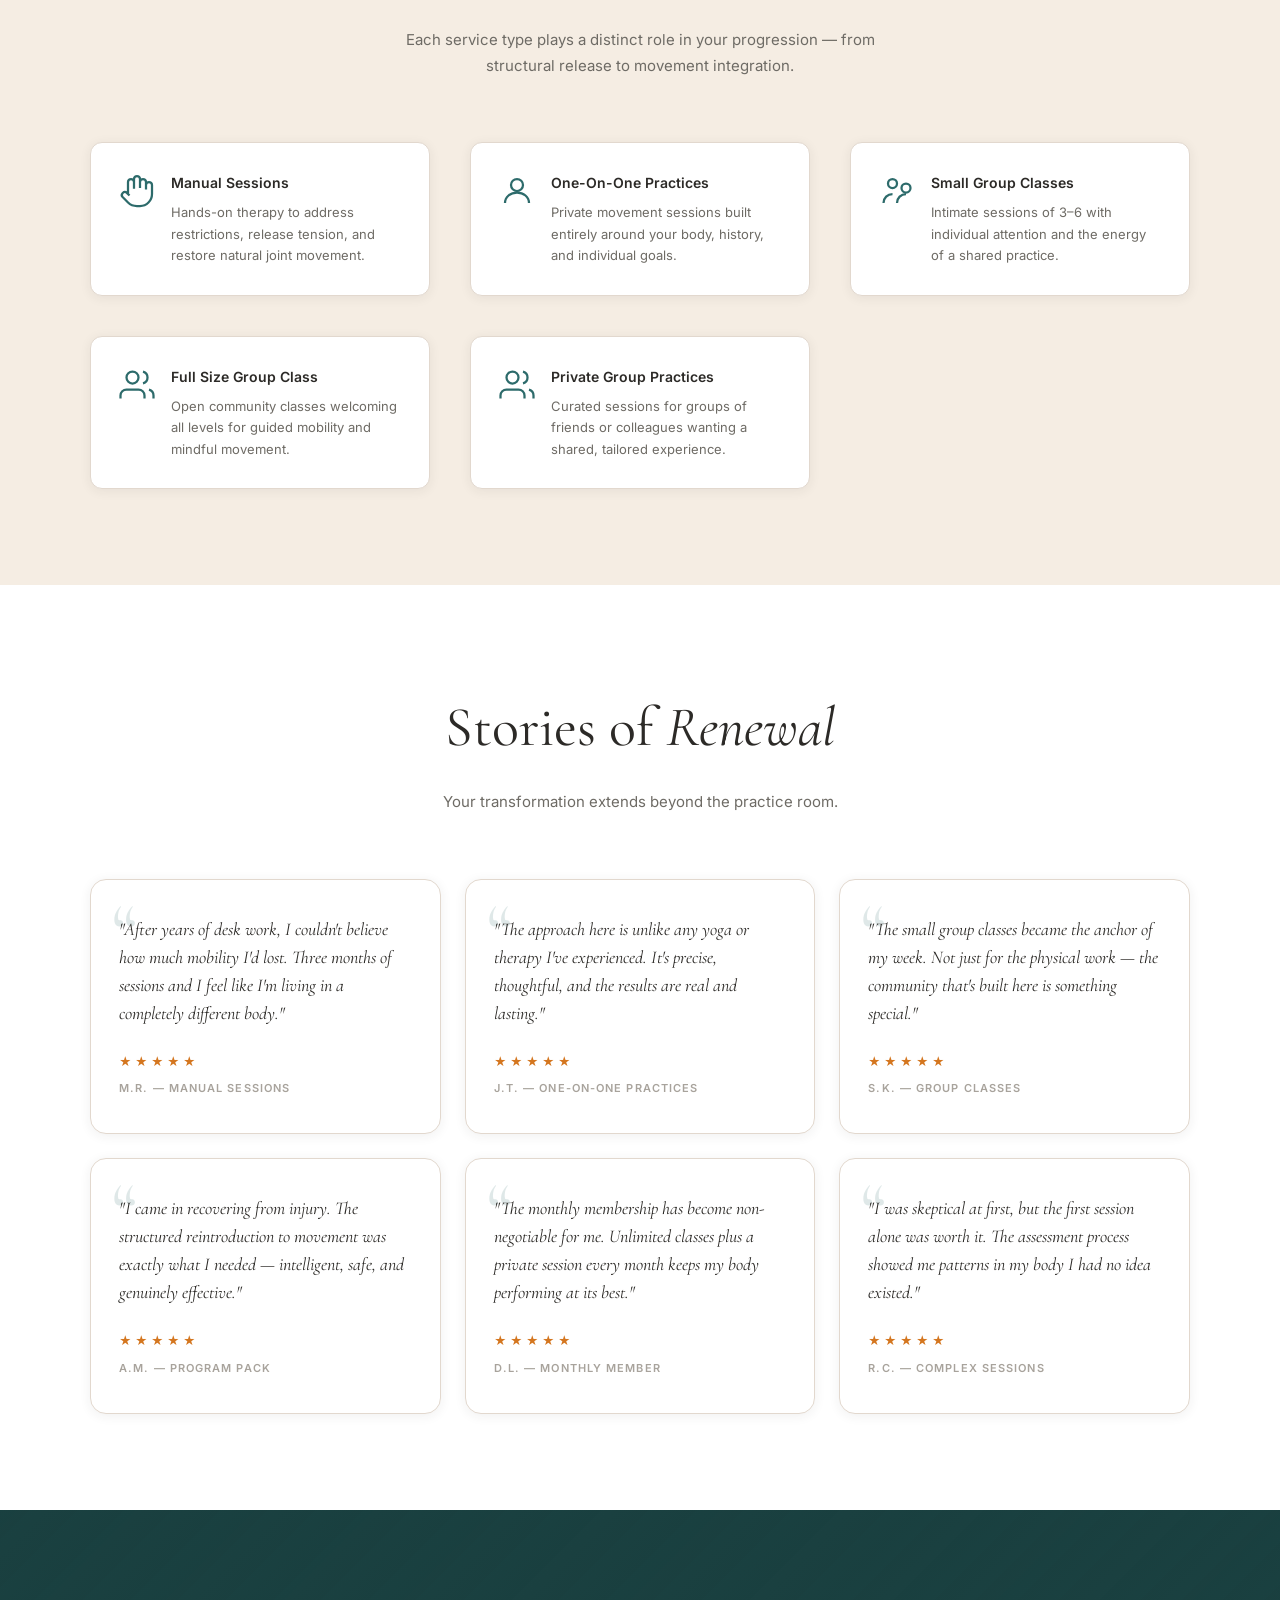
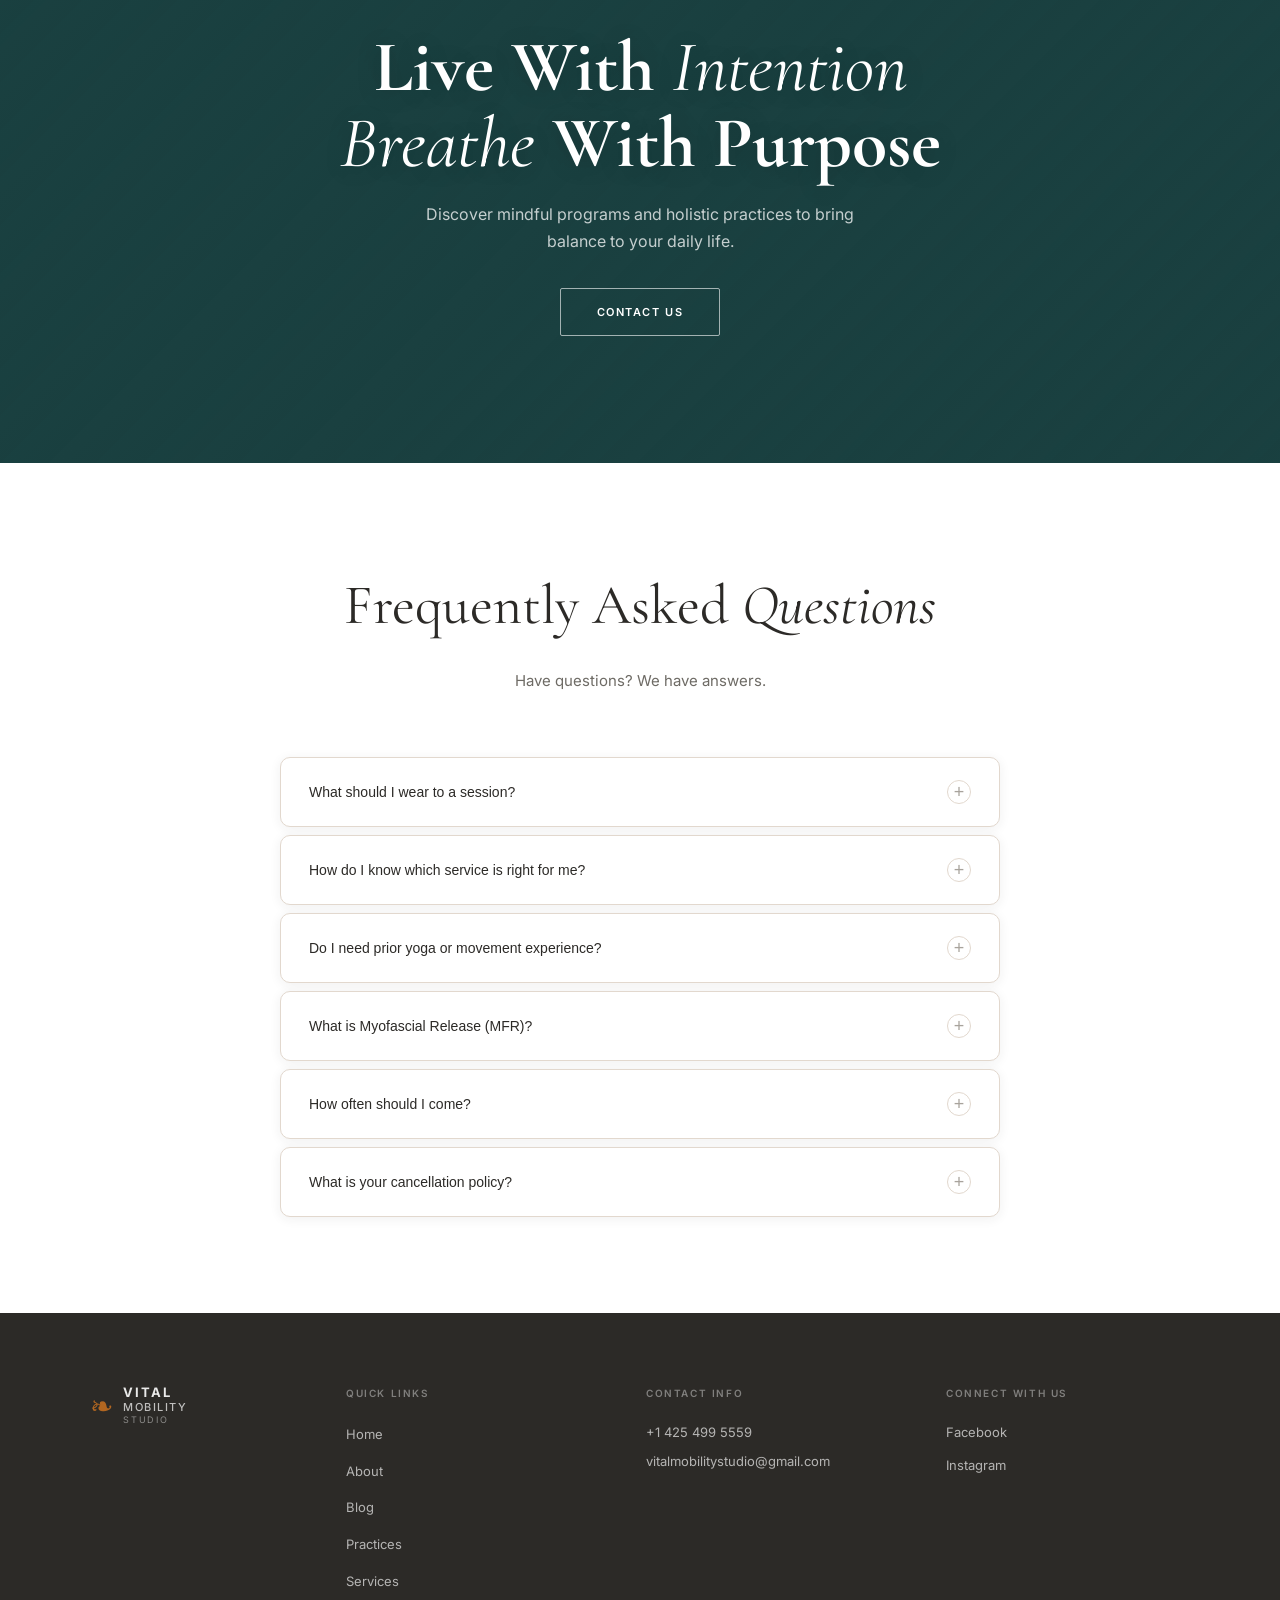
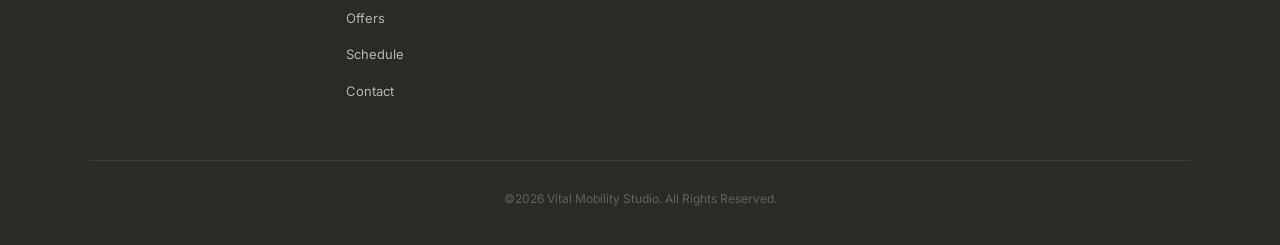
==== commit c0c36baf: "Fix logo on all pages, increase hero image visibility - Logo: regex replace caught all 6 remaining p" ====
--- a/index.html
+++ b/index.html
@@ -11,16 +11,7 @@
 <!-- Navigation -->
 <nav class="site-nav">
   <a href="index.html" class="nav-logo">
-    <svg viewBox="0 0 56 64" fill="none" xmlns="http://www.w3.org/2000/svg">
-      <circle cx="44" cy="9" r="5" fill="#d4761f"/>
-      <path d="M28 56 C28 42 42 40 42 26 C42 16 35 10 27 12 C19 14 16 22 19 30 C22 38 34 38 34 48 C34 54 26 58 22 57" stroke="#2d6b6b" stroke-width="3.5" stroke-linecap="round" fill="none"/>
-      <text x="28" y="63" font-family="Inter,sans-serif" font-size="7.5" font-weight="700" fill="#2d6b6b" text-anchor="middle" letter-spacing="2.5">VITAL</text>
-    </svg>
-    <div>
-      <div style="font-size:11px;font-weight:700;letter-spacing:0.12em;color:#2d6b6b;line-height:1.1;">VITAL</div>
-      <div style="font-size:10px;font-weight:500;letter-spacing:0.1em;color:#2d6b6b;line-height:1.1;">MOBILITY</div>
-      <div style="font-size:9px;font-weight:400;letter-spacing:0.14em;color:#2d6b6b;line-height:1.3;">STUDIO</div>
-    </div>
+    <img src="assets/logo.png" alt="Vital Mobility Studio" class="nav-logo-img">
   </a>
   <ul class="nav-links">
     <li><a href="index.html" class="active">Home</a></li>
--- a/css/style.css
+++ b/css/style.css
@@ -154,10 +154,17 @@
   inset: -20%;
   background-size: cover;
   background-position: center;
-  opacity: 0.13;
+  opacity: 0.38;
   will-change: transform;
 }
-/* No dark overlay — keep it airy */
+/* Soft vignette to keep text readable without losing the image */
+.hero::after {
+  content: '';
+  position: absolute;
+  inset: 0;
+  background: radial-gradient(ellipse at center, rgba(245,237,227,0.15) 0%, rgba(245,237,227,0.55) 100%);
+  z-index: 0;
+}
 .hero-content {
   position: relative;
   z-index: 1;
@@ -211,7 +218,7 @@
   inset: -20%;
   background-size: cover;
   background-position: center;
-  opacity: 0.1;
+  opacity: 0.22;
   will-change: transform;
   z-index: 0;
 }
